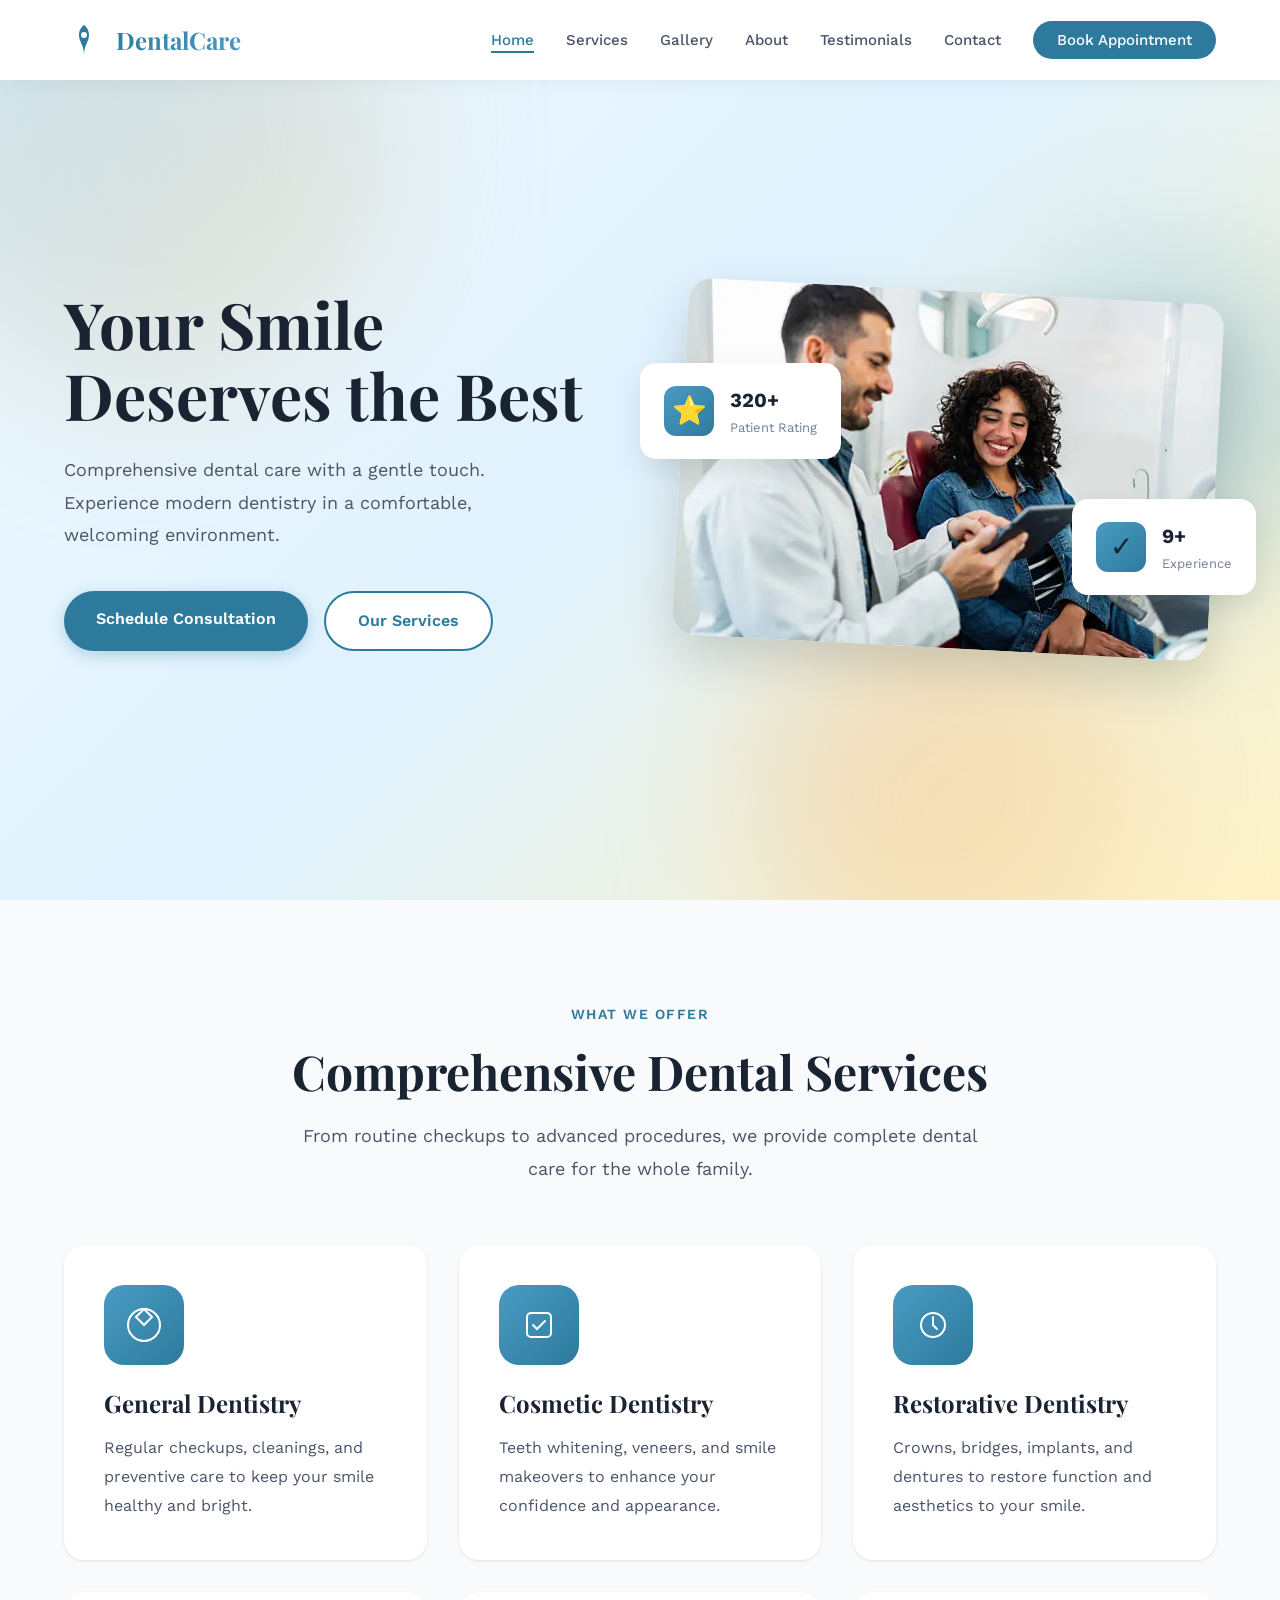
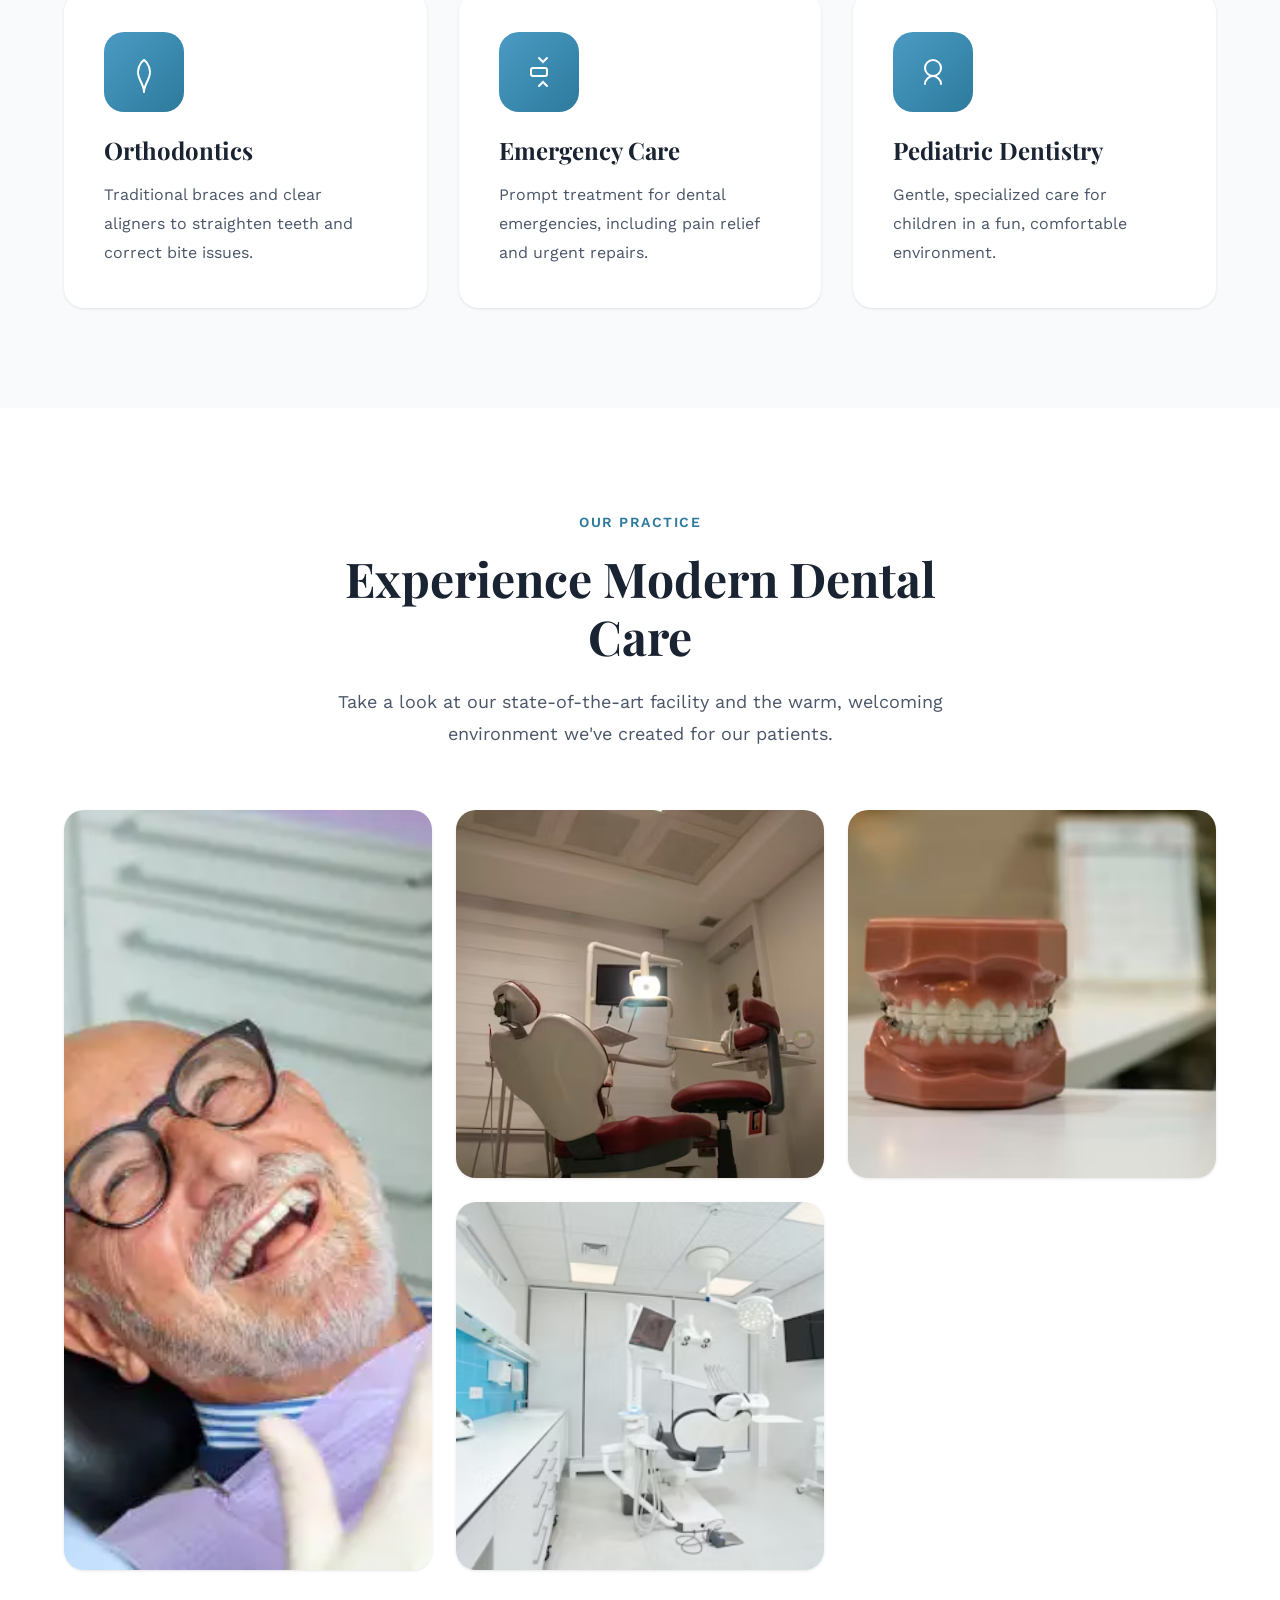
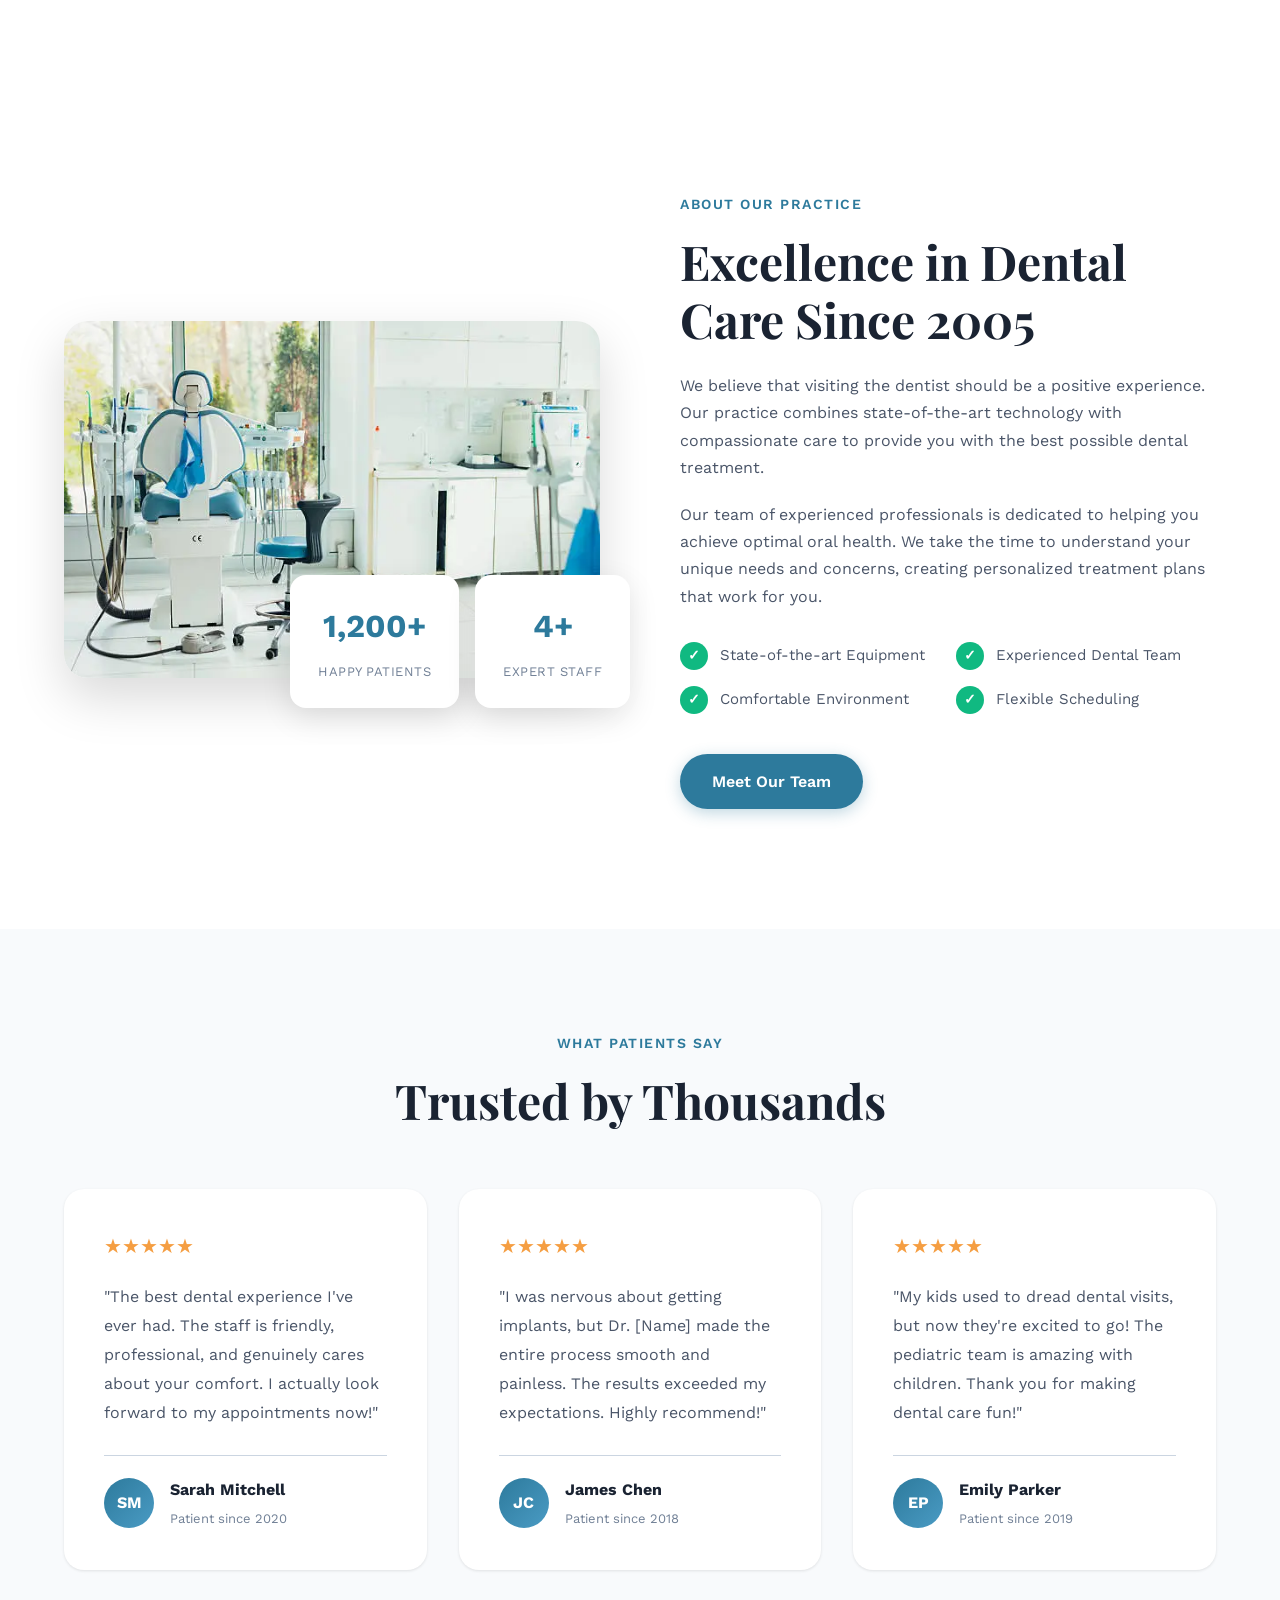
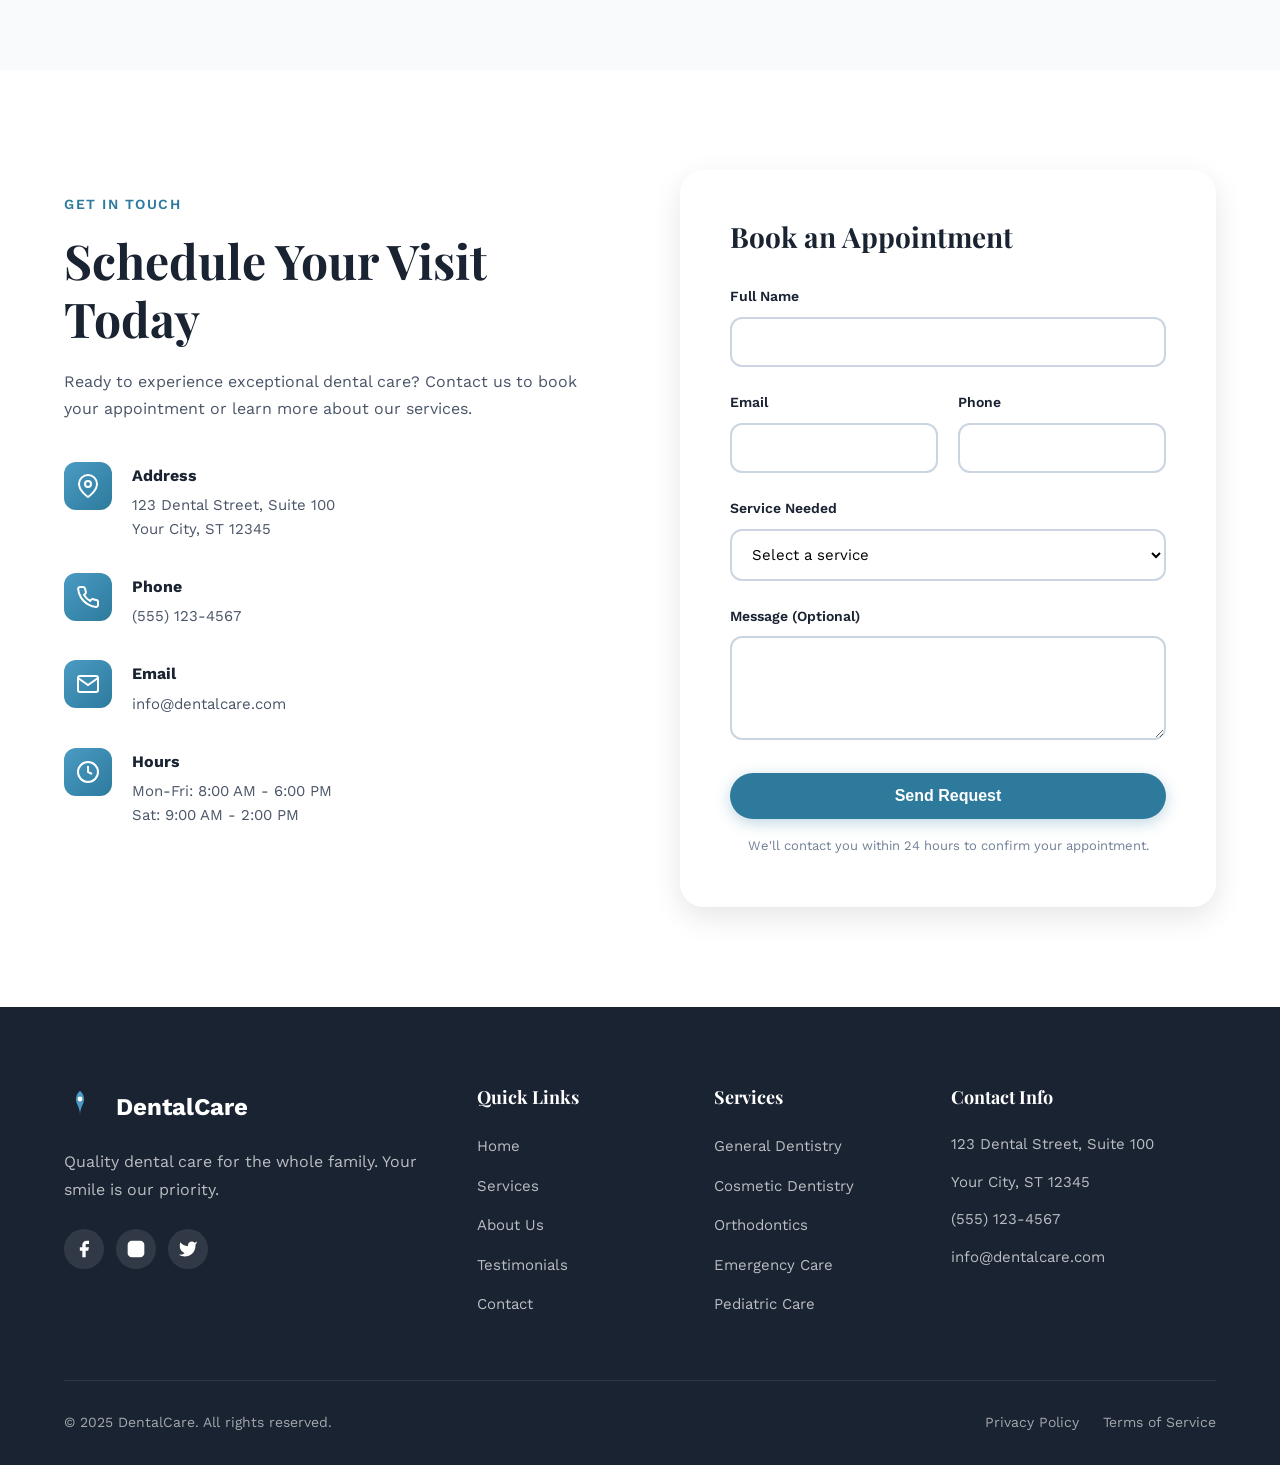
==== index.html @ a7fa4b6d "Add files via upload Website for a dental office." ====
<!DOCTYPE html>
<html lang="en">
<head>
    <meta charset="UTF-8">
    <meta name="viewport" content="width=device-width, initial-scale=1.0">
    <title>Dental Office - Your Smile, Our Priority</title>
    <link rel="stylesheet" href="Dental_Office.css">
    <link rel="preconnect" href="https://fonts.googleapis.com">
    <link rel="preconnect" href="https://fonts.gstatic.com" crossorigin>
    <link href="https://fonts.googleapis.com/css2?family=Playfair+Display:wght@600;700&family=Work+Sans:wght@300;400;500;600&display=swap" rel="stylesheet">
</head>
<body>
    <!-- Navigation -->
    <nav class="navbar" id="navbar">
        <div class="nav-container">
            <div class="logo">
                <div class="logo-icon">
                    <svg width="40" height="40" viewBox="0 0 40 40" fill="none">
                        <path d="M20 5C20 5 15 8 15 15C15 22 20 25 20 35C20 25 25 22 25 15C25 8 20 5 20 5Z" fill="currentColor"/>
                        <circle cx="20" cy="15" r="3" fill="white"/>
                    </svg>
                </div>
                <span class="logo-text">DentalCare</span>
            </div>
            <button class="mobile-menu-toggle" aria-label="Toggle menu">
                <span></span>
                <span></span>
                <span></span>
            </button>
            <ul class="nav-links">
                <li><a href="#home">Home</a></li>
                <li><a href="#services">Services</a></li>
                <li><a href="#gallery">Gallery</a></li>
                <li><a href="#about">About</a></li>
                <li><a href="#testimonials">Testimonials</a></li>
                <li><a href="#contact">Contact</a></li>
                <li><a href="#" class="btn-appointment">Book Appointment</a></li>
            </ul>
        </div>
    </nav>

    <!-- Hero Section -->
    <section class="hero" id="home">
        <div class="hero-background">
            <div class="gradient-orb orb-1"></div>
            <div class="gradient-orb orb-2"></div>
            <div class="gradient-orb orb-3"></div>
        </div>
        <div class="hero-content">
            <div class="hero-text">
                <h1 class="hero-title">
                    <span class="title-line">Your Smile</span>
                    <span class="title-line">Deserves the Best</span>
                </h1>
                <p class="hero-subtitle">Comprehensive dental care with a gentle touch. Experience modern dentistry in a comfortable, welcoming environment.</p>
                <div class="hero-buttons">
                    <a href="#contact" class="btn btn-primary">Schedule Consultation</a>
                    <a href="#services" class="btn btn-secondary">Our Services</a>
                </div>
            </div>
            <div class="hero-image">
                <div class="image-frame">
                    <img src="istockphoto-2229578568-612x612.webp" alt="Dentist consulting with patient" class="hero-img">
                </div>
                <div class="floating-card card-1">
                    <div class="card-icon">⭐</div>
                    <div class="card-text">
                        <strong>4.9/5</strong>
                        <span>Patient Rating</span>
                    </div>
                </div>
                <div class="floating-card card-2">
                    <div class="card-icon">✓</div>
                    <div class="card-text">
                        <strong>15+ Years</strong>
                        <span>Experience</span>
                    </div>
                </div>
            </div>
        </div>
    </section>

    <!-- Services Section -->
    <section class="services" id="services">
        <div class="container">
            <div class="section-header">
                <span class="section-label">What We Offer</span>
                <h2 class="section-title">Comprehensive Dental Services</h2>
                <p class="section-description">From routine checkups to advanced procedures, we provide complete dental care for the whole family.</p>
            </div>
            <div class="services-grid">
                <div class="service-card">
                    <div class="service-icon">
                        <svg width="48" height="48" viewBox="0 0 48 48" fill="none">
                            <path d="M24 8L20 12L16 16L20 20L24 24L28 20L32 16L28 12L24 8Z" stroke="currentColor" stroke-width="2" fill="none"/>
                            <circle cx="24" cy="24" r="16" stroke="currentColor" stroke-width="2" fill="none"/>
                        </svg>
                    </div>
                    <h3>General Dentistry</h3>
                    <p>Regular checkups, cleanings, and preventive care to keep your smile healthy and bright.</p>
                </div>
                <div class="service-card">
                    <div class="service-icon">
                        <svg width="48" height="48" viewBox="0 0 48 48" fill="none">
                            <rect x="12" y="12" width="24" height="24" rx="4" stroke="currentColor" stroke-width="2" fill="none"/>
                            <path d="M18 24L22 28L30 20" stroke="currentColor" stroke-width="2" stroke-linecap="round"/>
                        </svg>
                    </div>
                    <h3>Cosmetic Dentistry</h3>
                    <p>Teeth whitening, veneers, and smile makeovers to enhance your confidence and appearance.</p>
                </div>
                <div class="service-card">
                    <div class="service-icon">
                        <svg width="48" height="48" viewBox="0 0 48 48" fill="none">
                            <circle cx="24" cy="24" r="12" stroke="currentColor" stroke-width="2" fill="none"/>
                            <path d="M24 16V24L28 28" stroke="currentColor" stroke-width="2" stroke-linecap="round"/>
                        </svg>
                    </div>
                    <h3>Restorative Dentistry</h3>
                    <p>Crowns, bridges, implants, and dentures to restore function and aesthetics to your smile.</p>
                </div>
                <div class="service-card">
                    <div class="service-icon">
                        <svg width="48" height="48" viewBox="0 0 48 48" fill="none">
                            <path d="M24 12C24 12 18 16 18 24C18 32 24 36 24 44" stroke="currentColor" stroke-width="2" stroke-linecap="round"/>
                            <path d="M24 12C24 12 30 16 30 24C30 32 24 36 24 44" stroke="currentColor" stroke-width="2" stroke-linecap="round"/>
                        </svg>
                    </div>
                    <h3>Orthodontics</h3>
                    <p>Traditional braces and clear aligners to straighten teeth and correct bite issues.</p>
                </div>
                <div class="service-card">
                    <div class="service-icon">
                        <svg width="48" height="48" viewBox="0 0 48 48" fill="none">
                            <path d="M24 10L28 14L32 10M24 38L28 34L32 38" stroke="currentColor" stroke-width="2" stroke-linecap="round"/>
                            <rect x="16" y="20" width="16" height="8" rx="2" stroke="currentColor" stroke-width="2" fill="none"/>
                        </svg>
                    </div>
                    <h3>Emergency Care</h3>
                    <p>Prompt treatment for dental emergencies, including pain relief and urgent repairs.</p>
                </div>
                <div class="service-card">
                    <div class="service-icon">
                        <svg width="48" height="48" viewBox="0 0 48 48" fill="none">
                            <circle cx="24" cy="20" r="8" stroke="currentColor" stroke-width="2" fill="none"/>
                            <path d="M16 36C16 32 20 28 24 28C28 28 32 32 32 36" stroke="currentColor" stroke-width="2" stroke-linecap="round"/>
                        </svg>
                    </div>
                    <h3>Pediatric Dentistry</h3>
                    <p>Gentle, specialized care for children in a fun, comfortable environment.</p>
                </div>
            </div>
        </div>
    </section>

    <!-- Gallery Section -->
    <section class="gallery">
        <div class="container">
            <div class="section-header">
                <span class="section-label">Our Practice</span>
                <h2 class="section-title">Experience Modern Dental Care</h2>
                <p class="section-description">Take a look at our state-of-the-art facility and the warm, welcoming environment we've created for our patients.</p>
            </div>
            <div class="gallery-grid">
                <div class="gallery-item gallery-large">
                    <img src="istockphoto-2200192665-612x612.webp" alt="Happy patient receiving dental care" loading="lazy">
                    <div class="gallery-overlay">
                        <h3>Patient-Centered Care</h3>
                        <p>Your comfort is our priority</p>
                    </div>
                </div>
                <div class="gallery-item">
                    <img src="photo-1642844819197-5f5f21b89ff8.avif" alt="Professional dental team" loading="lazy">
                    <div class="gallery-overlay">
                        <h3>Expert Team</h3>
                        <p>Experienced professionals</p>
                    </div>
                </div>
                <div class="gallery-item">
                    <img src="photo-1473232117216-c950d4ef2e14.avif" alt="Modern dental equipment" loading="lazy">
                    <div class="gallery-overlay">
                        <h3>Advanced Technology</h3>
                        <p>State-of-the-art equipment</p>
                    </div>
                </div>
                <div class="gallery-item">
                    <img src="premium_photo-1682145288913-979906a9ebc8.avif" alt="Welcoming dental office" loading="lazy">
                    <div class="gallery-overlay">
                        <h3>Comfortable Environment</h3>
                        <p>Designed for your relaxation</p>
                    </div>
                </div>
            </div>
        </div>
    </section>

    <!-- About Section -->
    <section class="about" id="about">
        <div class="container">
            <div class="about-content">
                <div class="about-image">
                    <div class="about-image-wrapper">
                        <img src="istockphoto-2207746621-612x612.webp" alt="Modern dental office" class="about-img">
                    </div>
                    <div class="about-stat-cards">
                        <div class="stat-card">
                            <strong>5000+</strong>
                            <span>Happy Patients</span>
                        </div>
                        <div class="stat-card">
                            <strong>20+</strong>
                            <span>Expert Staff</span>
                        </div>
                    </div>
                </div>
                <div class="about-text">
                    <span class="section-label">About Our Practice</span>
                    <h2 class="section-title">Excellence in Dental Care Since 2005</h2>
                    <p>We believe that visiting the dentist should be a positive experience. Our practice combines state-of-the-art technology with compassionate care to provide you with the best possible dental treatment.</p>
                    <p>Our team of experienced professionals is dedicated to helping you achieve optimal oral health. We take the time to understand your unique needs and concerns, creating personalized treatment plans that work for you.</p>
                    <div class="about-features">
                        <div class="feature-item">
                            <span class="feature-icon">✓</span>
                            <span>State-of-the-art Equipment</span>
                        </div>
                        <div class="feature-item">
                            <span class="feature-icon">✓</span>
                            <span>Experienced Dental Team</span>
                        </div>
                        <div class="feature-item">
                            <span class="feature-icon">✓</span>
                            <span>Comfortable Environment</span>
                        </div>
                        <div class="feature-item">
                            <span class="feature-icon">✓</span>
                            <span>Flexible Scheduling</span>
                        </div>
                    </div>
                    <a href="#contact" class="btn btn-primary">Meet Our Team</a>
                </div>
            </div>
        </div>
    </section>

    <!-- Testimonials Section -->
    <section class="testimonials" id="testimonials">
        <div class="container">
            <div class="section-header">
                <span class="section-label">What Patients Say</span>
                <h2 class="section-title">Trusted by Thousands</h2>
            </div>
            <div class="testimonials-grid">
                <div class="testimonial-card">
                    <div class="testimonial-rating">★★★★★</div>
                    <p class="testimonial-text">"The best dental experience I've ever had. The staff is friendly, professional, and genuinely cares about your comfort. I actually look forward to my appointments now!"</p>
                    <div class="testimonial-author">
                        <div class="author-avatar">SM</div>
                        <div class="author-info">
                            <strong>Sarah Mitchell</strong>
                            <span>Patient since 2020</span>
                        </div>
                    </div>
                </div>
                <div class="testimonial-card">
                    <div class="testimonial-rating">★★★★★</div>
                    <p class="testimonial-text">"I was nervous about getting implants, but Dr. [Name] made the entire process smooth and painless. The results exceeded my expectations. Highly recommend!"</p>
                    <div class="testimonial-author">
                        <div class="author-avatar">JC</div>
                        <div class="author-info">
                            <strong>James Chen</strong>
                            <span>Patient since 2018</span>
                        </div>
                    </div>
                </div>
                <div class="testimonial-card">
                    <div class="testimonial-rating">★★★★★</div>
                    <p class="testimonial-text">"My kids used to dread dental visits, but now they're excited to go! The pediatric team is amazing with children. Thank you for making dental care fun!"</p>
                    <div class="testimonial-author">
                        <div class="author-avatar">EP</div>
                        <div class="author-info">
                            <strong>Emily Parker</strong>
                            <span>Patient since 2019</span>
                        </div>
                    </div>
                </div>
            </div>
        </div>
    </section>

    <!-- Contact Section -->
    <section class="contact" id="contact">
        <div class="container">
            <div class="contact-content">
                <div class="contact-info">
                    <span class="section-label">Get in Touch</span>
                    <h2 class="section-title">Schedule Your Visit Today</h2>
                    <p>Ready to experience exceptional dental care? Contact us to book your appointment or learn more about our services.</p>
                    
                    <div class="contact-details">
                        <div class="contact-item">
                            <div class="contact-icon">
                                <svg width="24" height="24" viewBox="0 0 24 24" fill="none" stroke="currentColor" stroke-width="2">
                                    <path d="M21 10c0 7-9 13-9 13s-9-6-9-13a9 9 0 0 1 18 0z"></path>
                                    <circle cx="12" cy="10" r="3"></circle>
                                </svg>
                            </div>
                            <div>
                                <strong>Address</strong>
                                <p>123 Dental Street, Suite 100<br>Your City, ST 12345</p>
                            </div>
                        </div>
                        <div class="contact-item">
                            <div class="contact-icon">
                                <svg width="24" height="24" viewBox="0 0 24 24" fill="none" stroke="currentColor" stroke-width="2">
                                    <path d="M22 16.92v3a2 2 0 0 1-2.18 2 19.79 19.79 0 0 1-8.63-3.07 19.5 19.5 0 0 1-6-6 19.79 19.79 0 0 1-3.07-8.67A2 2 0 0 1 4.11 2h3a2 2 0 0 1 2 1.72 12.84 12.84 0 0 0 .7 2.81 2 2 0 0 1-.45 2.11L8.09 9.91a16 16 0 0 0 6 6l1.27-1.27a2 2 0 0 1 2.11-.45 12.84 12.84 0 0 0 2.81.7A2 2 0 0 1 22 16.92z"></path>
                                </svg>
                            </div>
                            <div>
                                <strong>Phone</strong>
                                <p>(555) 123-4567</p>
                            </div>
                        </div>
                        <div class="contact-item">
                            <div class="contact-icon">
                                <svg width="24" height="24" viewBox="0 0 24 24" fill="none" stroke="currentColor" stroke-width="2">
                                    <path d="M4 4h16c1.1 0 2 .9 2 2v12c0 1.1-.9 2-2 2H4c-1.1 0-2-.9-2-2V6c0-1.1.9-2 2-2z"></path>
                                    <polyline points="22,6 12,13 2,6"></polyline>
                                </svg>
                            </div>
                            <div>
                                <strong>Email</strong>
                                <p>info@dentalcare.com</p>
                            </div>
                        </div>
                        <div class="contact-item">
                            <div class="contact-icon">
                                <svg width="24" height="24" viewBox="0 0 24 24" fill="none" stroke="currentColor" stroke-width="2">
                                    <circle cx="12" cy="12" r="10"></circle>
                                    <polyline points="12 6 12 12 16 14"></polyline>
                                </svg>
                            </div>
                            <div>
                                <strong>Hours</strong>
                                <p>Mon-Fri: 8:00 AM - 6:00 PM<br>Sat: 9:00 AM - 2:00 PM</p>
                            </div>
                        </div>
                    </div>
                </div>
                
                <div class="contact-form-wrapper">
                    <div class="contact-form">
                        <h3>Book an Appointment</h3>
                        <div class="form-group">
                            <label for="name">Full Name</label>
                            <input type="text" id="name" name="name" required>
                        </div>
                        <div class="form-row">
                            <div class="form-group">
                                <label for="email">Email</label>
                                <input type="email" id="email" name="email" required>
                            </div>
                            <div class="form-group">
                                <label for="phone">Phone</label>
                                <input type="tel" id="phone" name="phone" required>
                            </div>
                        </div>
                        <div class="form-group">
                            <label for="service">Service Needed</label>
                            <select id="service" name="service" required>
                                <option value="">Select a service</option>
                                <option value="general">General Checkup</option>
                                <option value="cleaning">Cleaning</option>
                                <option value="cosmetic">Cosmetic Consultation</option>
                                <option value="emergency">Emergency</option>
                                <option value="other">Other</option>
                            </select>
                        </div>
                        <div class="form-group">
                            <label for="message">Message (Optional)</label>
                            <textarea id="message" name="message" rows="4"></textarea>
                        </div>
                        <button type="submit" class="btn btn-primary btn-block">Send Request</button>
                        <p class="form-note">We'll contact you within 24 hours to confirm your appointment.</p>
                    </div>
                </div>
            </div>
        </div>
    </section>

    <!-- Footer -->
    <footer class="footer">
        <div class="container">
            <div class="footer-content">
                <div class="footer-column">
                    <div class="footer-logo">
                        <div class="logo-icon">
                            <svg width="32" height="32" viewBox="0 0 40 40" fill="none">
                                <path d="M20 5C20 5 15 8 15 15C15 22 20 25 20 35C20 25 25 22 25 15C25 8 20 5 20 5Z" fill="currentColor"/>
                                <circle cx="20" cy="15" r="3" fill="white"/>
                            </svg>
                        </div>
                        <span>DentalCare</span>
                    </div>
                    <p>Quality dental care for the whole family. Your smile is our priority.</p>
                    <div class="social-links">
                        <a href="#" aria-label="Facebook">
                            <svg width="20" height="20" viewBox="0 0 24 24" fill="currentColor">
                                <path d="M18 2h-3a5 5 0 0 0-5 5v3H7v4h3v8h4v-8h3l1-4h-4V7a1 1 0 0 1 1-1h3z"></path>
                            </svg>
                        </a>
                        <a href="#" aria-label="Instagram">
                            <svg width="20" height="20" viewBox="0 0 24 24" fill="currentColor">
                                <rect x="2" y="2" width="20" height="20" rx="5" ry="5"></rect>
                                <path d="M16 11.37A4 4 0 1 1 12.63 8 4 4 0 0 1 16 11.37z" fill="white"></path>
                                <circle cx="17.5" cy="6.5" r="1.5" fill="white"></circle>
                            </svg>
                        </a>
                        <a href="#" aria-label="Twitter">
                            <svg width="20" height="20" viewBox="0 0 24 24" fill="currentColor">
                                <path d="M23 3a10.9 10.9 0 0 1-3.14 1.53 4.48 4.48 0 0 0-7.86 3v1A10.66 10.66 0 0 1 3 4s-4 9 5 13a11.64 11.64 0 0 1-7 2c9 5 20 0 20-11.5a4.5 4.5 0 0 0-.08-.83A7.72 7.72 0 0 0 23 3z"></path>
                            </svg>
                        </a>
                    </div>
                </div>
                <div class="footer-column">
                    <h4>Quick Links</h4>
                    <ul>
                        <li><a href="#home">Home</a></li>
                        <li><a href="#services">Services</a></li>
                        <li><a href="#about">About Us</a></li>
                        <li><a href="#testimonials">Testimonials</a></li>
                        <li><a href="#contact">Contact</a></li>
                    </ul>
                </div>
                <div class="footer-column">
                    <h4>Services</h4>
                    <ul>
                        <li><a href="#services">General Dentistry</a></li>
                        <li><a href="#services">Cosmetic Dentistry</a></li>
                        <li><a href="#services">Orthodontics</a></li>
                        <li><a href="#services">Emergency Care</a></li>
                        <li><a href="#services">Pediatric Care</a></li>
                    </ul>
                </div>
                <div class="footer-column">
                    <h4>Contact Info</h4>
                    <ul class="contact-list">
                        <li>123 Dental Street, Suite 100</li>
                        <li>Your City, ST 12345</li>
                        <li>(555) 123-4567</li>
                        <li>info@dentalcare.com</li>
                    </ul>
                </div>
            </div>
            <div class="footer-bottom">
                <p>&copy; 2025 DentalCare. All rights reserved.</p>
                <div class="footer-links">
                    <a href="#">Privacy Policy</a>
                    <a href="#">Terms of Service</a>
                </div>
            </div>
        </div>
    </footer>

    <script src="Dental_Office.js"></script>
</body>
</html>
---- Dental_Office.css ----
:root {
    --primary-color: #2d7a9c;
    --primary-dark: #1e5670;
    --primary-light: #4a9bc4;
    --accent-color: #f59e42;
    --accent-light: #ffc87a;
    --text-dark: #1a2332;
    --text-gray: #4a5568;
    --text-light: #718096;
    --bg-white: #ffffff;
    --bg-light: #f8fafc;
    --bg-gray: #e2e8f0;
    --border-color: #cbd5e1;
    --success-color: #10b981;
    --shadow-sm: 0 1px 3px rgba(0, 0, 0, 0.1);
    --shadow-md: 0 4px 12px rgba(0, 0, 0, 0.08);
    --shadow-lg: 0 10px 30px rgba(0, 0, 0, 0.1);
    --shadow-xl: 0 20px 50px rgba(0, 0, 0, 0.15);
}

* {
    margin: 0;
    padding: 0;
    box-sizing: border-box;
}

html {
    scroll-behavior: smooth;
    scroll-padding-top: 80px;
}

body {
    font-family: 'Work Sans', -apple-system, BlinkMacSystemFont, sans-serif;
    color: var(--text-dark);
    line-height: 1.7;
    background-color: var(--bg-white);
    overflow-x: hidden;
}

.container {
    max-width: 1200px;
    margin: 0 auto;
    padding: 0 24px;
}

/* Typography */
h1, h2, h3, h4 {
    font-family: 'Playfair Display', Georgia, serif;
    font-weight: 700;
    line-height: 1.2;
    color: var(--text-dark);
}

/* Navigation */
.navbar {
    position: fixed;
    top: 0;
    width: 100%;
    background: var(--bg-white);
    box-shadow: 0 2px 20px rgba(0, 0, 0, 0.05);
    z-index: 1000;
    transition: all 0.3s ease;
}

.navbar.scrolled {
    box-shadow: var(--shadow-md);
}

.nav-container {
    max-width: 1200px;
    margin: 0 auto;
    padding: 0 24px;
    display: flex;
    justify-content: space-between;
    align-items: center;
    height: 80px;
}

.logo {
    display: flex;
    align-items: center;
    gap: 12px;
    font-family: 'Playfair Display', serif;
    font-size: 24px;
    font-weight: 700;
    color: var(--primary-color);
    text-decoration: none;
}

.logo-icon {
    width: 40px;
    height: 40px;
    color: var(--primary-color);
}

.logo-text {
    background: linear-gradient(135deg, var(--primary-color), var(--primary-light));
    -webkit-background-clip: text;
    -webkit-text-fill-color: transparent;
    background-clip: text;
}

.mobile-menu-toggle {
    display: none;
    flex-direction: column;
    gap: 5px;
    background: none;
    border: none;
    cursor: pointer;
    padding: 8px;
}

.mobile-menu-toggle span {
    width: 25px;
    height: 3px;
    background: var(--text-dark);
    border-radius: 3px;
    transition: all 0.3s ease;
}

.nav-links {
    display: flex;
    list-style: none;
    gap: 32px;
    align-items: center;
}

.nav-links a {
    text-decoration: none;
    color: var(--text-gray);
    font-weight: 500;
    font-size: 15px;
    transition: color 0.3s ease;
    position: relative;
}

.nav-links a:not(.btn-appointment):hover {
    color: var(--primary-color);
}

.nav-links a:not(.btn-appointment)::after {
    content: '';
    position: absolute;
    bottom: -4px;
    left: 0;
    width: 0;
    height: 2px;
    background: var(--primary-color);
    transition: width 0.3s ease;
}

.nav-links a:not(.btn-appointment):hover::after {
    width: 100%;
}

.btn-appointment {
    padding: 10px 24px;
    background: var(--primary-color);
    color: white !important;
    border-radius: 50px;
    transition: all 0.3s ease;
}

.btn-appointment:hover {
    background: var(--primary-dark);
    transform: translateY(-2px);
    box-shadow: var(--shadow-md);
}

/* Hero Section */
.hero {
    position: relative;
    min-height: 100vh;
    display: flex;
    align-items: center;
    padding: 120px 0 80px;
    overflow: hidden;
}

.hero-background {
    position: absolute;
    top: 0;
    left: 0;
    width: 100%;
    height: 100%;
    background: linear-gradient(135deg, #f0f9ff 0%, #e0f2fe 50%, #fef3c7 100%);
    z-index: -1;
}

.gradient-orb {
    position: absolute;
    border-radius: 50%;
    filter: blur(80px);
    opacity: 0.3;
    animation: float 20s infinite ease-in-out;
}

.orb-1 {
    width: 500px;
    height: 500px;
    background: linear-gradient(135deg, var(--primary-light), var(--accent-light));
    top: -100px;
    left: -100px;
    animation-delay: 0s;
}

.orb-2 {
    width: 400px;
    height: 400px;
    background: linear-gradient(135deg, var(--accent-color), var(--accent-light));
    bottom: -100px;
    right: 10%;
    animation-delay: -7s;
}

.orb-3 {
    width: 300px;
    height: 300px;
    background: linear-gradient(135deg, var(--primary-color), var(--primary-light));
    top: 30%;
    right: -50px;
    animation-delay: -14s;
}

@keyframes float {
    0%, 100% {
        transform: translate(0, 0) scale(1);
    }
    33% {
        transform: translate(50px, -50px) scale(1.1);
    }
    66% {
        transform: translate(-30px, 30px) scale(0.9);
    }
}

.hero-content {
    max-width: 1200px;
    margin: 0 auto;
    padding: 0 24px;
    display: grid;
    grid-template-columns: 1fr 1fr;
    gap: 80px;
    align-items: center;
}

.hero-text {
    animation: slideInLeft 1s ease-out;
}

.hero-title {
    font-size: 64px;
    line-height: 1.1;
    margin-bottom: 24px;
    color: var(--text-dark);
}

.title-line {
    display: block;
    opacity: 0;
    animation: fadeInUp 0.8s ease-out forwards;
}

.title-line:nth-child(1) {
    animation-delay: 0.2s;
}

.title-line:nth-child(2) {
    animation-delay: 0.4s;
}

@keyframes fadeInUp {
    from {
        opacity: 0;
        transform: translateY(30px);
    }
    to {
        opacity: 1;
        transform: translateY(0);
    }
}

.hero-subtitle {
    font-size: 18px;
    color: var(--text-gray);
    margin-bottom: 40px;
    line-height: 1.8;
    max-width: 500px;
    opacity: 0;
    animation: fadeInUp 0.8s ease-out forwards 0.6s;
}

.hero-buttons {
    display: flex;
    gap: 16px;
    flex-wrap: wrap;
    opacity: 0;
    animation: fadeInUp 0.8s ease-out forwards 0.8s;
}

.btn {
    padding: 14px 32px;
    border-radius: 50px;
    font-weight: 600;
    font-size: 16px;
    text-decoration: none;
    transition: all 0.3s ease;
    display: inline-block;
    border: none;
    cursor: pointer;
}

.btn-primary {
    background: var(--primary-color);
    color: white;
    box-shadow: 0 4px 15px rgba(45, 122, 156, 0.3);
}

.btn-primary:hover {
    background: var(--primary-dark);
    transform: translateY(-3px);
    box-shadow: 0 8px 25px rgba(45, 122, 156, 0.4);
}

.btn-secondary {
    background: white;
    color: var(--primary-color);
    border: 2px solid var(--primary-color);
}

.btn-secondary:hover {
    background: var(--primary-color);
    color: white;
    transform: translateY(-3px);
    box-shadow: var(--shadow-md);
}

.btn-block {
    width: 100%;
    text-align: center;
}

.hero-image {
    position: relative;
    animation: slideInRight 1s ease-out;
}

.image-frame {
    position: relative;
    border-radius: 24px;
    overflow: hidden;
    box-shadow: var(--shadow-xl);
    transform: rotate(3deg);
    transition: transform 0.5s ease;
}

.image-frame:hover {
    transform: rotate(0deg) scale(1.02);
}

.placeholder-image {
    width: 100%;
    height: 100%;
    background: var(--bg-gray);
}

.hero-img,
.about-img {
    width: 100%;
    height: 100%;
    object-fit: cover;
    display: block;
}

.floating-card {
    position: absolute;
    background: white;
    padding: 20px 24px;
    border-radius: 16px;
    box-shadow: var(--shadow-lg);
    display: flex;
    align-items: center;
    gap: 16px;
    animation: floatCard 3s ease-in-out infinite;
}

.card-1 {
    top: 20%;
    left: -40px;
    animation-delay: 0s;
}

.card-2 {
    bottom: 15%;
    right: -40px;
    animation-delay: -1.5s;
}

@keyframes floatCard {
    0%, 100% {
        transform: translateY(0);
    }
    50% {
        transform: translateY(-20px);
    }
}

.card-icon {
    font-size: 28px;
    width: 50px;
    height: 50px;
    background: linear-gradient(135deg, var(--primary-light), var(--primary-color));
    border-radius: 12px;
    display: flex;
    align-items: center;
    justify-content: center;
}

.card-text {
    display: flex;
    flex-direction: column;
}

.card-text strong {
    font-size: 20px;
    color: var(--text-dark);
    font-weight: 700;
}

.card-text span {
    font-size: 13px;
    color: var(--text-light);
}

@keyframes slideInLeft {
    from {
        opacity: 0;
        transform: translateX(-50px);
    }
    to {
        opacity: 1;
        transform: translateX(0);
    }
}

@keyframes slideInRight {
    from {
        opacity: 0;
        transform: translateX(50px);
    }
    to {
        opacity: 1;
        transform: translateX(0);
    }
}

/* Section Styles */
section {
    padding: 100px 0;
}

.section-header {
    text-align: center;
    max-width: 700px;
    margin: 0 auto 60px;
}

.section-label {
    display: inline-block;
    font-size: 14px;
    font-weight: 600;
    text-transform: uppercase;
    letter-spacing: 1.5px;
    color: var(--primary-color);
    margin-bottom: 16px;
}

.section-title {
    font-size: 48px;
    margin-bottom: 20px;
    color: var(--text-dark);
}

.section-description {
    font-size: 18px;
    color: var(--text-gray);
    line-height: 1.8;
}

/* Services Section */
.services {
    background: var(--bg-light);
}

.services-grid {
    display: grid;
    grid-template-columns: repeat(auto-fit, minmax(320px, 1fr));
    gap: 32px;
}

/* Gallery Section */
.gallery {
    background: var(--bg-white);
    padding: 100px 0;
}

.gallery-grid {
    display: grid;
    grid-template-columns: repeat(3, 1fr);
    gap: 24px;
}

.gallery-item {
    position: relative;
    border-radius: 20px;
    overflow: hidden;
    aspect-ratio: 1;
    cursor: pointer;
    box-shadow: var(--shadow-sm);
    transition: all 0.4s ease;
}

.gallery-large {
    grid-row: span 2;
    aspect-ratio: auto;
}

.gallery-item img {
    width: 100%;
    height: 100%;
    object-fit: cover;
    display: block;
    transition: transform 0.5s ease;
}

.gallery-item:hover img {
    transform: scale(1.1);
}

.gallery-overlay {
    position: absolute;
    bottom: 0;
    left: 0;
    right: 0;
    background: linear-gradient(to top, rgba(26, 35, 50, 0.95), transparent);
    padding: 32px 24px;
    transform: translateY(100%);
    transition: transform 0.4s ease;
}

.gallery-item:hover .gallery-overlay {
    transform: translateY(0);
}

.gallery-overlay h3 {
    color: white;
    font-size: 20px;
    margin-bottom: 8px;
}

.gallery-overlay p {
    color: rgba(255, 255, 255, 0.8);
    font-size: 14px;
}

.gallery-item:hover {
    box-shadow: var(--shadow-lg);
}

@media (max-width: 768px) {
    .gallery-grid {
        grid-template-columns: 1fr;
        gap: 20px;
    }
    
    .gallery-large {
        grid-row: span 1;
        aspect-ratio: 1;
    }
}

/* Services Section Continued */

.service-card {
    background: white;
    padding: 40px;
    border-radius: 20px;
    box-shadow: var(--shadow-sm);
    transition: all 0.4s ease;
    position: relative;
    overflow: hidden;
}

.service-card::before {
    content: '';
    position: absolute;
    top: 0;
    left: 0;
    width: 100%;
    height: 4px;
    background: linear-gradient(90deg, var(--primary-color), var(--accent-color));
    transform: scaleX(0);
    transform-origin: left;
    transition: transform 0.4s ease;
}

.service-card:hover {
    transform: translateY(-8px);
    box-shadow: var(--shadow-lg);
}

.service-card:hover::before {
    transform: scaleX(1);
}

.service-icon {
    width: 80px;
    height: 80px;
    background: linear-gradient(135deg, var(--primary-light), var(--primary-color));
    border-radius: 20px;
    display: flex;
    align-items: center;
    justify-content: center;
    margin-bottom: 24px;
    color: white;
    transition: transform 0.4s ease;
}

.service-card:hover .service-icon {
    transform: scale(1.1) rotate(5deg);
}

.service-card h3 {
    font-size: 24px;
    margin-bottom: 16px;
    color: var(--text-dark);
}

.service-card p {
    color: var(--text-gray);
    line-height: 1.8;
}

/* About Section */
.about-content {
    display: grid;
    grid-template-columns: 1fr 1fr;
    gap: 80px;
    align-items: center;
}

.about-image {
    position: relative;
}

.about-image-wrapper {
    border-radius: 24px;
    overflow: hidden;
    box-shadow: var(--shadow-xl);
}

.about-stat-cards {
    position: absolute;
    bottom: -30px;
    right: -30px;
    display: flex;
    gap: 16px;
}

.stat-card {
    background: white;
    padding: 24px 28px;
    border-radius: 16px;
    box-shadow: var(--shadow-lg);
    text-align: center;
}

.stat-card strong {
    display: block;
    font-size: 32px;
    font-weight: 700;
    color: var(--primary-color);
    margin-bottom: 4px;
}

.stat-card span {
    font-size: 13px;
    color: var(--text-light);
    text-transform: uppercase;
    letter-spacing: 0.5px;
}

.about-text {
    padding: 20px 0;
}

.about-text .section-title {
    text-align: left;
    margin-bottom: 24px;
}

.about-text p {
    color: var(--text-gray);
    margin-bottom: 20px;
    font-size: 16px;
}

.about-features {
    display: grid;
    grid-template-columns: 1fr 1fr;
    gap: 16px;
    margin: 32px 0 40px;
}

.feature-item {
    display: flex;
    align-items: center;
    gap: 12px;
    font-size: 15px;
    color: var(--text-gray);
}

.feature-icon {
    width: 28px;
    height: 28px;
    background: var(--success-color);
    color: white;
    border-radius: 50%;
    display: flex;
    align-items: center;
    justify-content: center;
    font-size: 14px;
    font-weight: 700;
    flex-shrink: 0;
}

/* Testimonials Section */
.testimonials {
    background: var(--bg-light);
}

.testimonials-grid {
    display: grid;
    grid-template-columns: repeat(auto-fit, minmax(320px, 1fr));
    gap: 32px;
}

.testimonial-card {
    background: white;
    padding: 40px;
    border-radius: 20px;
    box-shadow: var(--shadow-sm);
    transition: all 0.4s ease;
    position: relative;
}

.testimonial-card:hover {
    transform: translateY(-5px);
    box-shadow: var(--shadow-md);
}

.testimonial-rating {
    color: var(--accent-color);
    font-size: 20px;
    margin-bottom: 20px;
}

.testimonial-text {
    color: var(--text-gray);
    line-height: 1.8;
    margin-bottom: 28px;
    font-size: 16px;
}

.testimonial-author {
    display: flex;
    align-items: center;
    gap: 16px;
    padding-top: 20px;
    border-top: 1px solid var(--border-color);
}

.author-avatar {
    width: 50px;
    height: 50px;
    background: linear-gradient(135deg, var(--primary-color), var(--primary-light));
    border-radius: 50%;
    display: flex;
    align-items: center;
    justify-content: center;
    color: white;
    font-weight: 700;
    font-size: 16px;
}

.author-info {
    display: flex;
    flex-direction: column;
}

.author-info strong {
    color: var(--text-dark);
    font-size: 16px;
    margin-bottom: 4px;
}

.author-info span {
    color: var(--text-light);
    font-size: 13px;
}

/* Contact Section */
.contact-content {
    display: grid;
    grid-template-columns: 1fr 1fr;
    gap: 80px;
}

.contact-info {
    padding: 20px 0;
}

.contact-info .section-title {
    text-align: left;
    margin-bottom: 20px;
}

.contact-info > p {
    color: var(--text-gray);
    font-size: 16px;
    margin-bottom: 40px;
}

.contact-details {
    display: flex;
    flex-direction: column;
    gap: 32px;
}

.contact-item {
    display: flex;
    gap: 20px;
}

.contact-icon {
    width: 48px;
    height: 48px;
    background: linear-gradient(135deg, var(--primary-light), var(--primary-color));
    border-radius: 12px;
    display: flex;
    align-items: center;
    justify-content: center;
    color: white;
    flex-shrink: 0;
}

.contact-item strong {
    display: block;
    color: var(--text-dark);
    font-size: 16px;
    margin-bottom: 4px;
}

.contact-item p {
    color: var(--text-gray);
    font-size: 15px;
    line-height: 1.6;
}

.contact-form-wrapper {
    background: white;
    padding: 50px;
    border-radius: 24px;
    box-shadow: var(--shadow-lg);
}

.contact-form h3 {
    font-size: 28px;
    margin-bottom: 32px;
    color: var(--text-dark);
}

.form-group {
    margin-bottom: 24px;
}

.form-row {
    display: grid;
    grid-template-columns: 1fr 1fr;
    gap: 20px;
}

.form-group label {
    display: block;
    font-weight: 600;
    color: var(--text-dark);
    margin-bottom: 8px;
    font-size: 14px;
}

.form-group input,
.form-group select,
.form-group textarea {
    width: 100%;
    padding: 14px 16px;
    border: 2px solid var(--border-color);
    border-radius: 12px;
    font-size: 15px;
    font-family: inherit;
    transition: all 0.3s ease;
    background: var(--bg-white);
}

.form-group input:focus,
.form-group select:focus,
.form-group textarea:focus {
    outline: none;
    border-color: var(--primary-color);
    box-shadow: 0 0 0 3px rgba(45, 122, 156, 0.1);
}

.form-group textarea {
    resize: vertical;
    min-height: 100px;
}

.form-note {
    text-align: center;
    color: var(--text-light);
    font-size: 13px;
    margin-top: 16px;
}

/* Footer */
.footer {
    background: var(--text-dark);
    color: white;
    padding: 80px 0 0;
}

.footer-content {
    display: grid;
    grid-template-columns: 2fr 1fr 1fr 1.5fr;
    gap: 60px;
    margin-bottom: 50px;
}

.footer-column h4 {
    color: white;
    font-size: 18px;
    margin-bottom: 24px;
}

.footer-logo {
    display: flex;
    align-items: center;
    gap: 12px;
    margin-bottom: 20px;
    font-size: 24px;
    font-weight: 700;
}

.footer-logo .logo-icon {
    color: var(--primary-light);
}

.footer-column p {
    color: rgba(255, 255, 255, 0.7);
    line-height: 1.8;
    margin-bottom: 24px;
}

.footer-column ul {
    list-style: none;
}

.footer-column ul li {
    margin-bottom: 12px;
}

.footer-column ul li a,
.footer-column ul.contact-list li {
    color: rgba(255, 255, 255, 0.7);
    text-decoration: none;
    transition: color 0.3s ease;
    font-size: 15px;
}

.footer-column ul li a:hover {
    color: var(--primary-light);
}

.social-links {
    display: flex;
    gap: 12px;
}

.social-links a {
    width: 40px;
    height: 40px;
    background: rgba(255, 255, 255, 0.1);
    border-radius: 50%;
    display: flex;
    align-items: center;
    justify-content: center;
    color: white;
    transition: all 0.3s ease;
}

.social-links a:hover {
    background: var(--primary-color);
    transform: translateY(-3px);
}

.footer-bottom {
    padding: 30px 0;
    border-top: 1px solid rgba(255, 255, 255, 0.1);
    display: flex;
    justify-content: space-between;
    align-items: center;
}

.footer-bottom p {
    color: rgba(255, 255, 255, 0.6);
    font-size: 14px;
}

.footer-links {
    display: flex;
    gap: 24px;
}

.footer-links a {
    color: rgba(255, 255, 255, 0.6);
    text-decoration: none;
    font-size: 14px;
    transition: color 0.3s ease;
}

.footer-links a:hover {
    color: var(--primary-light);
}

/* Responsive Design */
@media (max-width: 1024px) {
    .hero-content {
        gap: 60px;
    }

    .hero-title {
        font-size: 52px;
    }

    .about-content,
    .contact-content {
        gap: 60px;
    }

    .section-title {
        font-size: 40px;
    }
}

@media (max-width: 768px) {
    .mobile-menu-toggle {
        display: flex;
    }

    .nav-links {
        position: fixed;
        top: 80px;
        left: -100%;
        width: 100%;
        height: calc(100vh - 80px);
        background: white;
        flex-direction: column;
        padding: 40px 24px;
        gap: 20px;
        transition: left 0.3s ease;
        box-shadow: var(--shadow-lg);
        align-items: flex-start;
    }

    .nav-links.active {
        left: 0;
    }

    .nav-links a {
        font-size: 18px;
    }

    .hero-content {
        grid-template-columns: 1fr;
        gap: 60px;
    }

    .hero-title {
        font-size: 44px;
    }

    .hero-image {
        order: -1;
    }

    .floating-card {
        padding: 16px 20px;
    }

    .card-1 {
        left: 0;
    }

    .card-2 {
        right: 0;
    }

    .section-title {
        font-size: 36px;
    }

    .services-grid {
        grid-template-columns: 1fr;
    }

    .about-content {
        grid-template-columns: 1fr;
        gap: 50px;
    }

    .about-stat-cards {
        position: relative;
        bottom: 0;
        right: 0;
        margin-top: 20px;
    }

    .contact-content {
        grid-template-columns: 1fr;
        gap: 50px;
    }

    .contact-form-wrapper {
        padding: 30px;
    }

    .form-row {
        grid-template-columns: 1fr;
    }

    .footer-content {
        grid-template-columns: 1fr;
        gap: 40px;
    }

    .footer-bottom {
        flex-direction: column;
        gap: 20px;
        text-align: center;
    }
}

@media (max-width: 480px) {
    .hero-title {
        font-size: 36px;
    }

    .hero-subtitle {
        font-size: 16px;
    }

    .section-title {
        font-size: 32px;
    }

    .section-description {
        font-size: 16px;
    }

    .hero-buttons {
        flex-direction: column;
    }

    .btn {
        width: 100%;
        text-align: center;
    }

    .service-card {
        padding: 30px;
    }

    .about-features {
        grid-template-columns: 1fr;
    }

    .contact-form-wrapper {
        padding: 24px;
    }
}

/* Utility Classes */
.text-center {
    text-align: center;
}

.mt-1 { margin-top: 8px; }
.mt-2 { margin-top: 16px; }
.mt-3 { margin-top: 24px; }
.mt-4 { margin-top: 32px; }

.mb-1 { margin-bottom: 8px; }
.mb-2 { margin-bottom: 16px; }
.mb-3 { margin-bottom: 24px; }
.mb-4 { margin-bottom: 32px; }
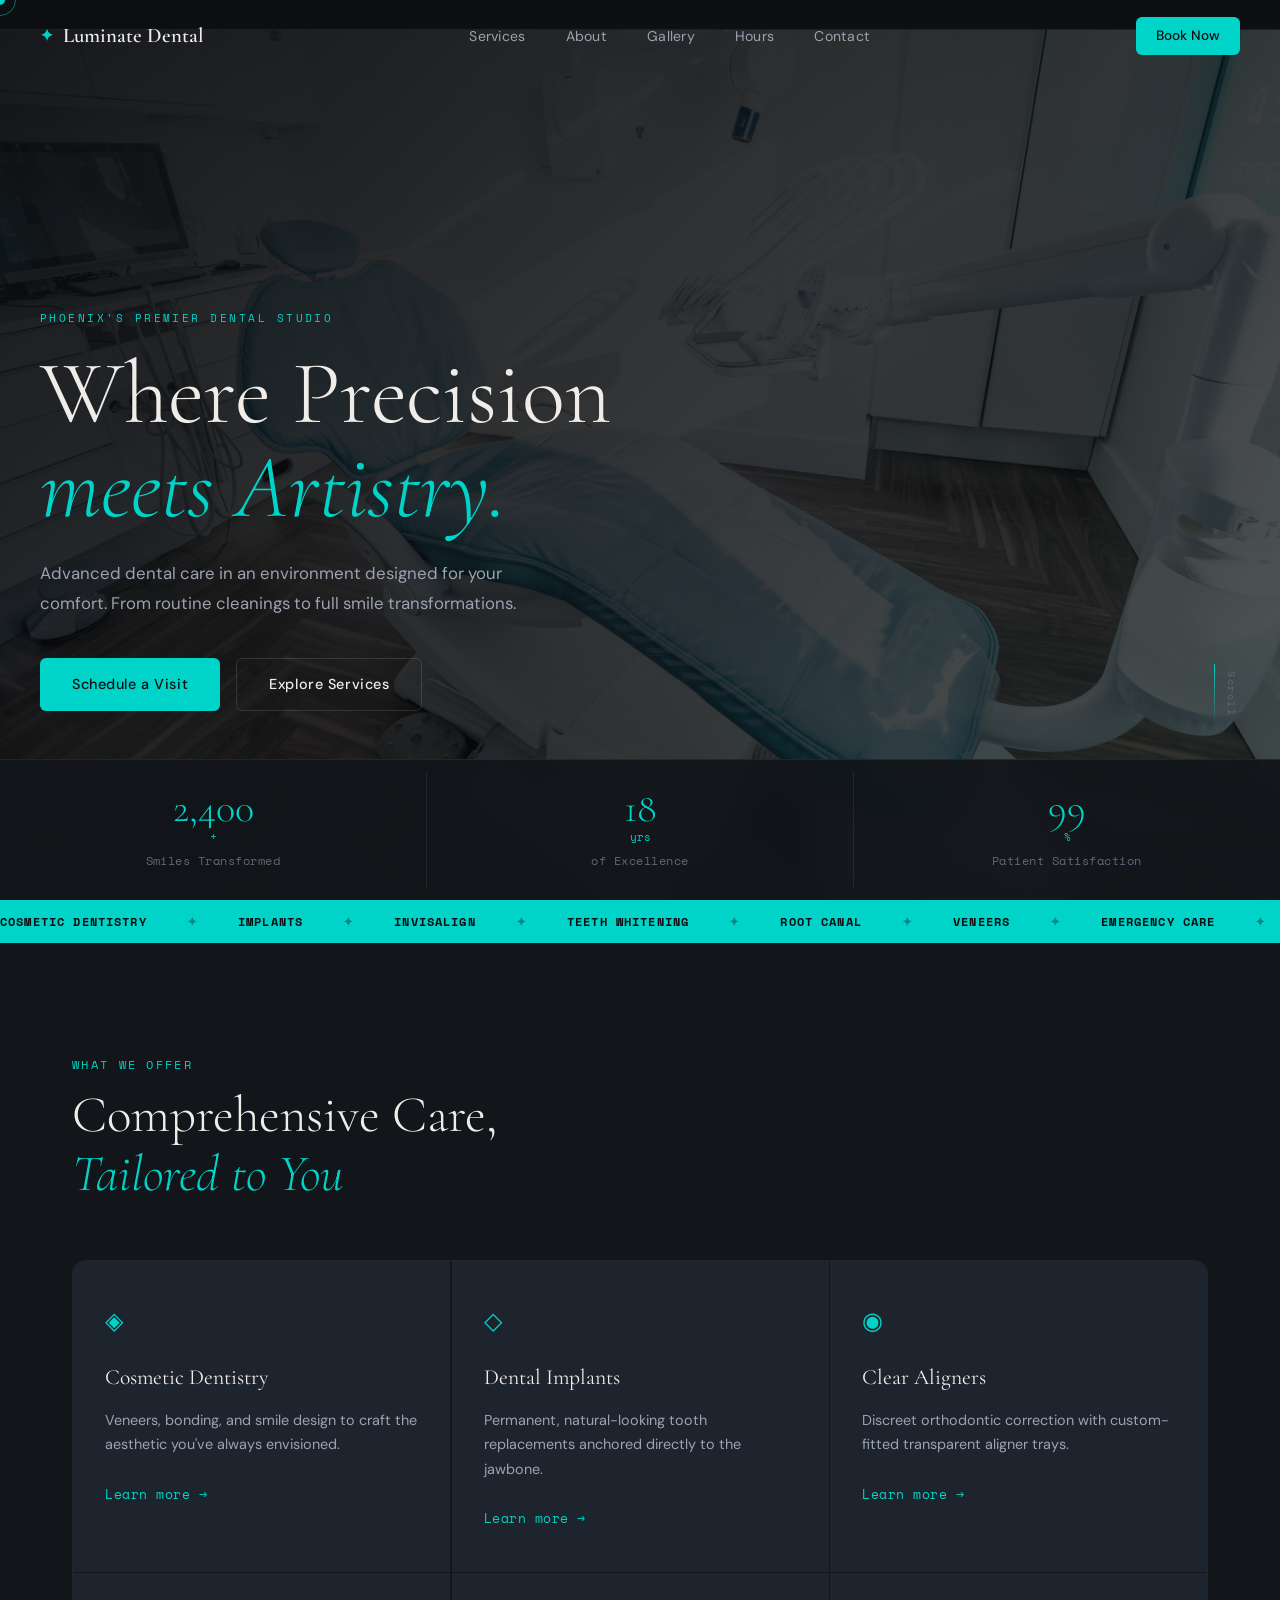
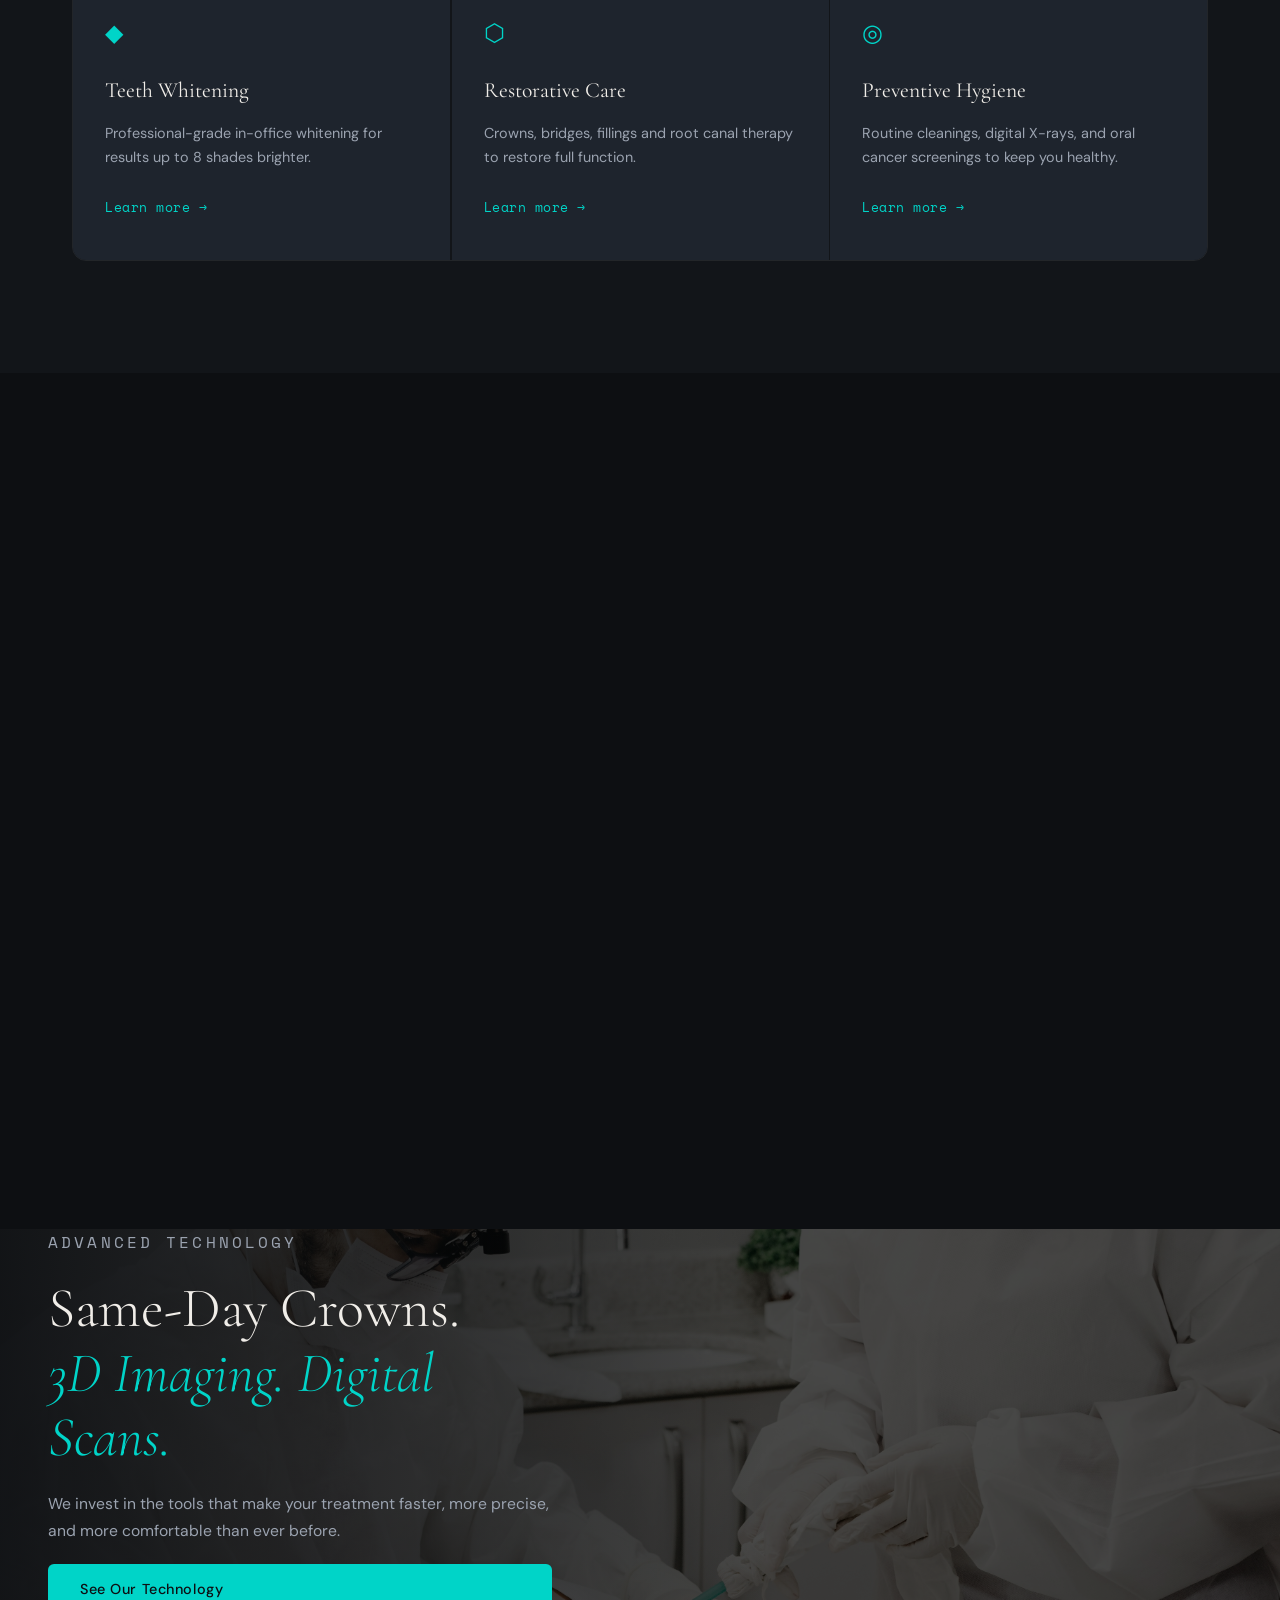
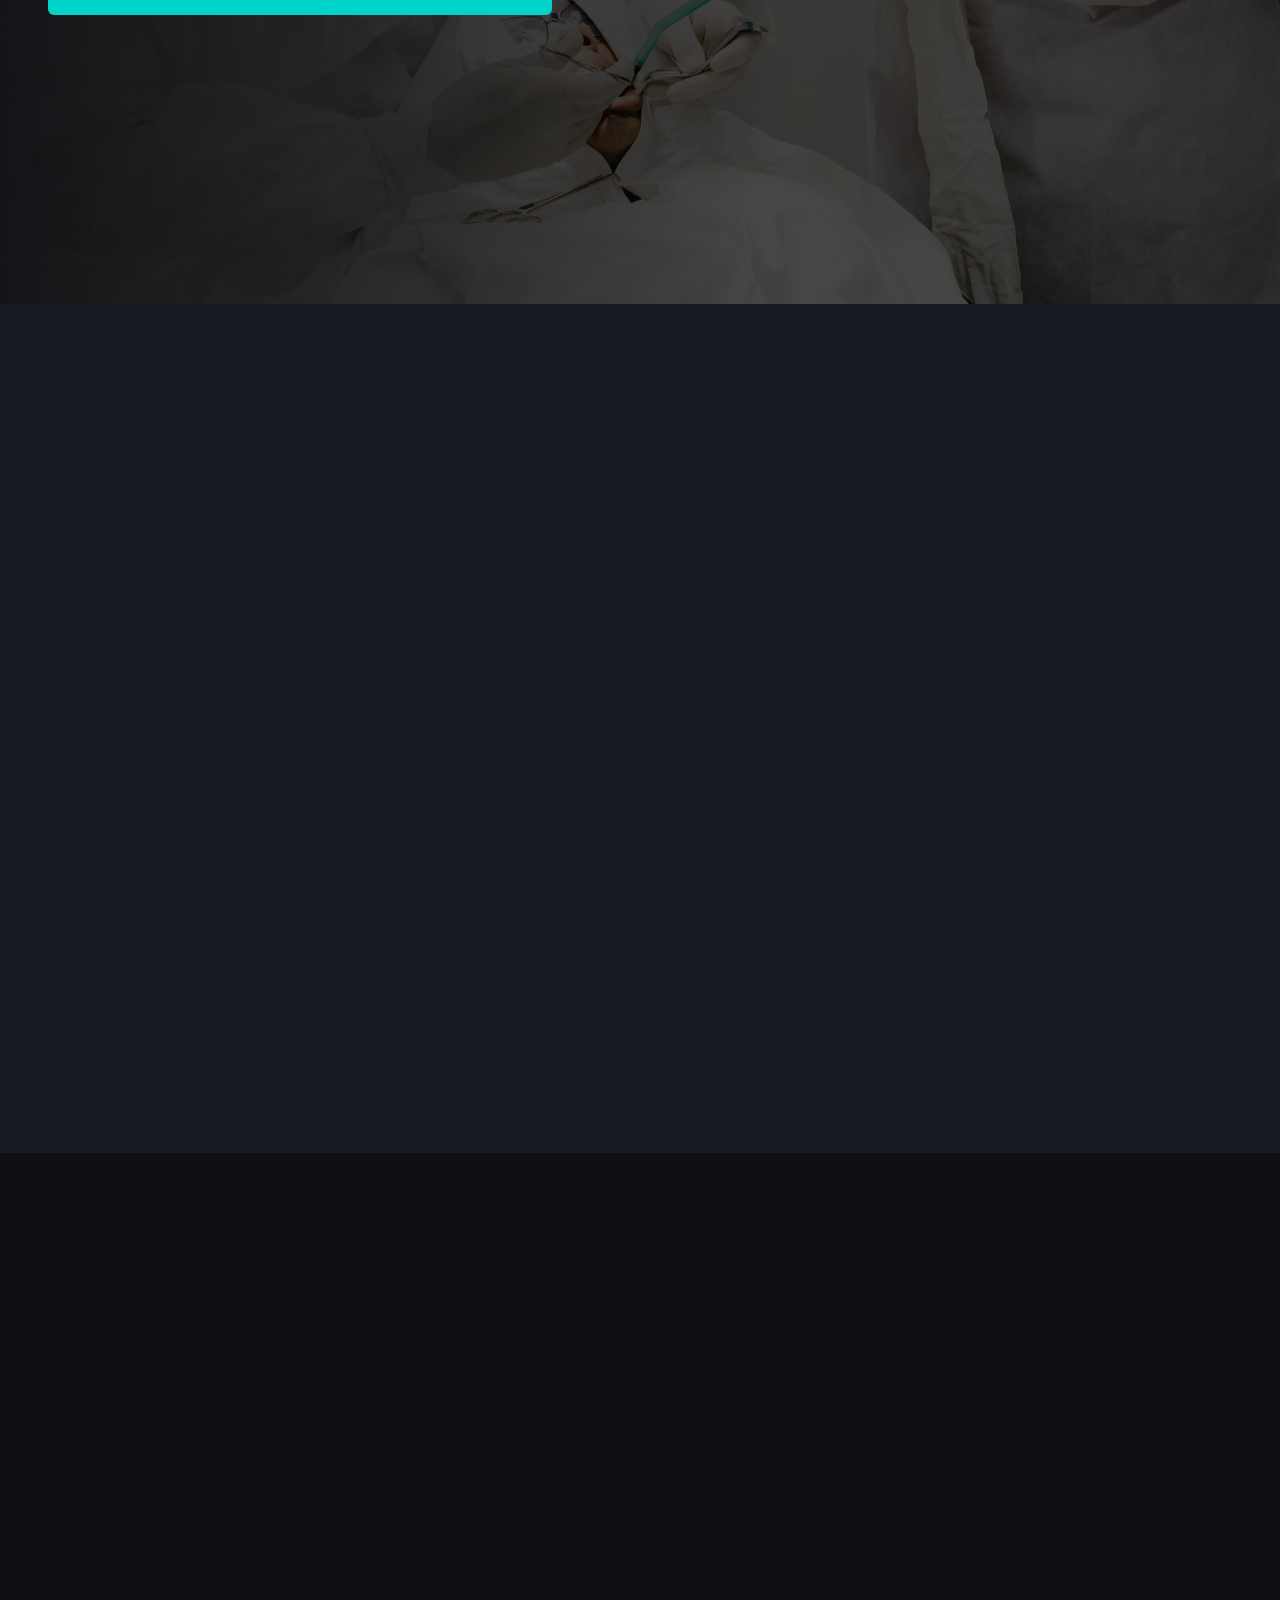
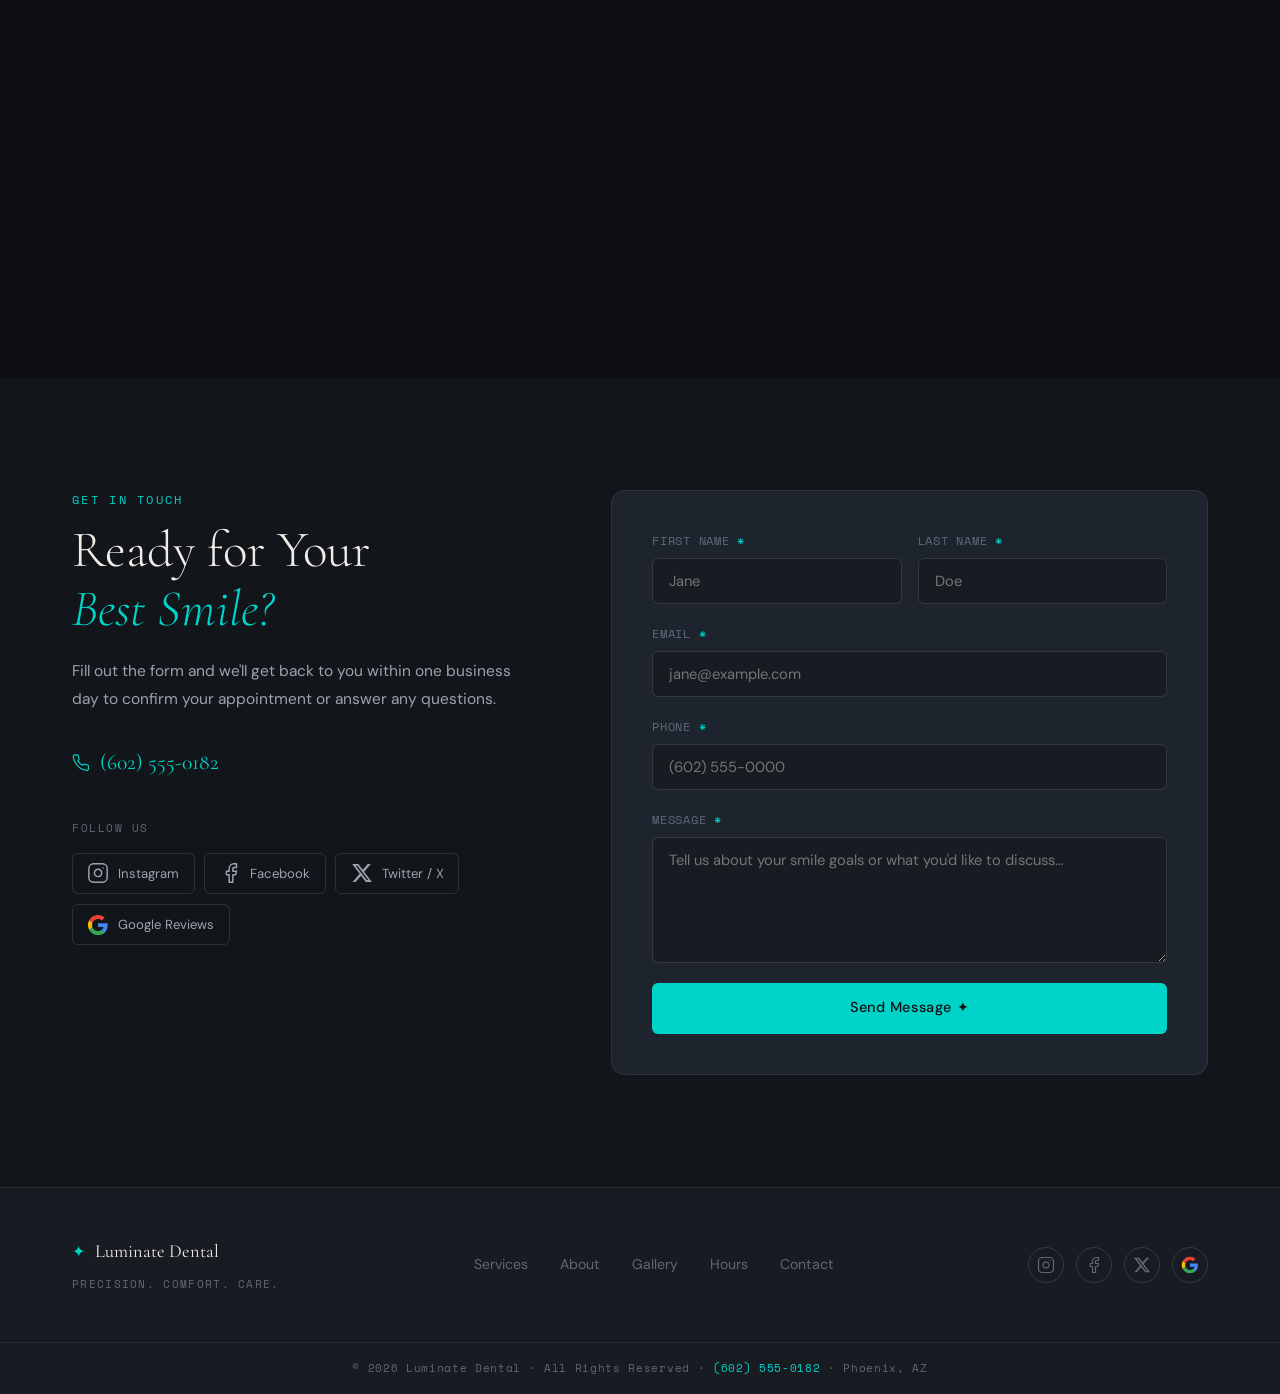
==== commit 5e0e0de6: "Add files via upload Tier 1 dental office website" ====
--- a/index.html
+++ b/index.html
@@ -1,467 +1,413 @@
 <!DOCTYPE html>
 <html lang="en">
 <head>
-    <meta charset="UTF-8">
-    <meta name="viewport" content="width=device-width, initial-scale=1.0">
-    <title>Dental Office - Your Smile, Our Priority</title>
-    <link rel="stylesheet" href="Dental_Office.css">
-    <link rel="preconnect" href="https://fonts.googleapis.com">
-    <link rel="preconnect" href="https://fonts.gstatic.com" crossorigin>
-    <link href="https://fonts.googleapis.com/css2?family=Playfair+Display:wght@600;700&family=Work+Sans:wght@300;400;500;600&display=swap" rel="stylesheet">
+  <meta charset="UTF-8" />
+  <meta name="viewport" content="width=device-width, initial-scale=1.0" />
+  <title>Luminate Dental — Precision. Comfort. Care.</title>
+  <link rel="preconnect" href="https://fonts.googleapis.com" />
+  <link rel="preconnect" href="https://fonts.gstatic.com" crossorigin />
+  <link href="https://fonts.googleapis.com/css2?family=Cormorant+Garamond:ital,wght@0,300;0,400;0,600;1,300;1,400&family=DM+Sans:wght@300;400;500&family=Space+Mono:wght@400;700&display=swap" rel="stylesheet" />
+  <link rel="stylesheet" href="Dental_1.css" />
 </head>
 <body>
-    <!-- Navigation -->
-    <nav class="navbar" id="navbar">
-        <div class="nav-container">
-            <div class="logo">
-                <div class="logo-icon">
-                    <svg width="40" height="40" viewBox="0 0 40 40" fill="none">
-                        <path d="M20 5C20 5 15 8 15 15C15 22 20 25 20 35C20 25 25 22 25 15C25 8 20 5 20 5Z" fill="currentColor"/>
-                        <circle cx="20" cy="15" r="3" fill="white"/>
-                    </svg>
-                </div>
-                <span class="logo-text">DentalCare</span>
+
+  <!-- ── CURSOR ── -->
+  <div class="cursor" id="cursor"></div>
+  <div class="cursor-trail" id="cursorTrail"></div>
+
+  <!-- ── NAV ── -->
+  <nav class="nav" id="nav">
+    <div class="nav-logo">
+      <span class="logo-mark">✦</span>
+      <span class="logo-text">Luminate Dental</span>
+    </div>
+    <ul class="nav-links">
+      <li><a href="#services">Services</a></li>
+      <li><a href="#about">About</a></li>
+      <li><a href="#gallery">Gallery</a></li>
+      <li><a href="#hours">Hours</a></li>
+      <li><a href="#contact">Contact</a></li>
+    </ul>
+    <a href="#contact" class="nav-cta">Book Now</a>
+    <button class="nav-burger" id="navBurger" aria-label="Open menu" aria-expanded="false">
+      <span></span><span></span><span></span>
+    </button>
+  </nav>
+
+  <!-- Mobile menu -->
+  <div class="mobile-menu" id="mobileMenu">
+    <ul>
+      <li><a href="#services" class="mobile-link">Services</a></li>
+      <li><a href="#about"    class="mobile-link">About</a></li>
+      <li><a href="#gallery"  class="mobile-link">Gallery</a></li>
+      <li><a href="#hours"    class="mobile-link">Hours &amp; Location</a></li>
+      <li><a href="#contact"  class="mobile-link">Contact</a></li>
+      <li><a href="#contact"  class="mobile-link cta-link">Book Now ✦</a></li>
+    </ul>
+    <div class="mobile-social">
+      <a href="https://instagram.com/luminatedental" target="_blank" rel="noopener noreferrer" aria-label="Instagram">
+        <svg viewBox="0 0 24 24" fill="none" stroke="currentColor" stroke-width="1.6" stroke-linecap="round" stroke-linejoin="round" width="20" height="20"><rect x="2" y="2" width="20" height="20" rx="5"/><path d="M16 11.37A4 4 0 1 1 12.63 8 4 4 0 0 1 16 11.37z"/><line x1="17.5" y1="6.5" x2="17.51" y2="6.5"/></svg>
+      </a>
+      <a href="https://facebook.com/luminatedental" target="_blank" rel="noopener noreferrer" aria-label="Facebook">
+        <svg viewBox="0 0 24 24" fill="none" stroke="currentColor" stroke-width="1.6" stroke-linecap="round" stroke-linejoin="round" width="20" height="20"><path d="M18 2h-3a5 5 0 0 0-5 5v3H7v4h3v8h4v-8h3l1-4h-4V7a1 1 0 0 1 1-1h3z"/></svg>
+      </a>
+      <a href="https://twitter.com/luminatedental" target="_blank" rel="noopener noreferrer" aria-label="Twitter / X">
+        <svg viewBox="0 0 24 24" fill="currentColor" width="20" height="20"><path d="M18.244 2.25h3.308l-7.227 8.26 8.502 11.24H16.17l-5.214-6.817L4.99 21.75H1.68l7.73-8.835L1.254 2.25H8.08l4.713 6.231zm-1.161 17.52h1.833L7.084 4.126H5.117z"/></svg>
+      </a>
+    </div>
+  </div>
+
+  <!-- ── HERO ── -->
+  <section class="hero" id="hero">
+    <div class="hero-bg">
+      <img src="d-dental-office-yuTlQYeehHs-unsplash.jpg" alt="Modern dental office" class="hero-img" />
+      <div class="hero-overlay"></div>
+    </div>
+    <div class="hero-content">
+      <p class="hero-eyebrow reveal" data-delay="0">Phoenix's Premier Dental Studio</p>
+      <h1 class="hero-title reveal" data-delay="100">
+        <span class="line">Where Precision</span>
+        <span class="line italic">meets Artistry.</span>
+      </h1>
+      <p class="hero-sub reveal" data-delay="200">Advanced dental care in an environment designed for your comfort. From routine cleanings to full smile transformations.</p>
+      <div class="hero-actions reveal" data-delay="300">
+        <a href="#contact" class="btn btn-primary">Schedule a Visit</a>
+        <a href="#services" class="btn btn-ghost">Explore Services</a>
+      </div>
+    </div>
+    <div class="hero-scroll-hint">
+      <span>Scroll</span>
+      <div class="scroll-line"></div>
+    </div>
+    <div class="hero-stat-bar reveal" data-delay="400">
+      <div class="stat"><span class="stat-num" data-target="2400">0</span><sup>+</sup><p>Smiles Transformed</p></div>
+      <div class="stat-divider"></div>
+      <div class="stat"><span class="stat-num" data-target="18">0</span><sup>yrs</sup><p>of Excellence</p></div>
+      <div class="stat-divider"></div>
+      <div class="stat"><span class="stat-num" data-target="99">0</span><sup>%</sup><p>Patient Satisfaction</p></div>
+    </div>
+  </section>
+
+  <!-- ── MARQUEE ── -->
+  <div class="marquee-wrap">
+    <div class="marquee-track">
+      <span>Cosmetic Dentistry</span><span class="dot">✦</span>
+      <span>Implants</span><span class="dot">✦</span>
+      <span>Invisalign</span><span class="dot">✦</span>
+      <span>Teeth Whitening</span><span class="dot">✦</span>
+      <span>Root Canal</span><span class="dot">✦</span>
+      <span>Veneers</span><span class="dot">✦</span>
+      <span>Emergency Care</span><span class="dot">✦</span>
+      <span>Pediatric Dentistry</span><span class="dot">✦</span>
+      <span>Cosmetic Dentistry</span><span class="dot">✦</span>
+      <span>Implants</span><span class="dot">✦</span>
+      <span>Invisalign</span><span class="dot">✦</span>
+      <span>Teeth Whitening</span><span class="dot">✦</span>
+      <span>Root Canal</span><span class="dot">✦</span>
+      <span>Veneers</span><span class="dot">✦</span>
+      <span>Emergency Care</span><span class="dot">✦</span>
+      <span>Pediatric Dentistry</span><span class="dot">✦</span>
+    </div>
+  </div>
+
+  <!-- ── SERVICES ── -->
+  <section class="services" id="services">
+    <div class="container">
+      <div class="section-header">
+        <p class="section-eyebrow reveal">What We Offer</p>
+        <h2 class="section-title reveal">Comprehensive Care,<br /><em>Tailored to You</em></h2>
+      </div>
+      <div class="services-grid">
+
+        <div class="service-card reveal" data-delay="0">
+          <div class="service-icon">◈</div>
+          <h3>Cosmetic Dentistry</h3>
+          <p>Veneers, bonding, and smile design to craft the aesthetic you've always envisioned.</p>
+          <a href="#contact" class="service-link">Learn more →</a>
+        </div>
+
+        <div class="service-card reveal" data-delay="80">
+          <div class="service-icon">◇</div>
+          <h3>Dental Implants</h3>
+          <p>Permanent, natural-looking tooth replacements anchored directly to the jawbone.</p>
+          <a href="#contact" class="service-link">Learn more →</a>
+        </div>
+
+        <div class="service-card reveal" data-delay="160">
+          <div class="service-icon">◉</div>
+          <h3>Clear Aligners</h3>
+          <p>Discreet orthodontic correction with custom-fitted transparent aligner trays.</p>
+          <a href="#contact" class="service-link">Learn more →</a>
+        </div>
+
+        <div class="service-card reveal" data-delay="240">
+          <div class="service-icon">◆</div>
+          <h3>Teeth Whitening</h3>
+          <p>Professional-grade in-office whitening for results up to 8 shades brighter.</p>
+          <a href="#contact" class="service-link">Learn more →</a>
+        </div>
+
+        <div class="service-card reveal" data-delay="320">
+          <div class="service-icon">⬡</div>
+          <h3>Restorative Care</h3>
+          <p>Crowns, bridges, fillings and root canal therapy to restore full function.</p>
+          <a href="#contact" class="service-link">Learn more →</a>
+        </div>
+
+        <div class="service-card reveal" data-delay="400">
+          <div class="service-icon">◎</div>
+          <h3>Preventive Hygiene</h3>
+          <p>Routine cleanings, digital X-rays, and oral cancer screenings to keep you healthy.</p>
+          <a href="#contact" class="service-link">Learn more →</a>
+        </div>
+
+      </div>
+    </div>
+  </section>
+
+  <!-- ── ABOUT ── -->
+  <section class="about" id="about">
+    <div class="about-image-col">
+      <div class="about-img-stack">
+        <img src="caroline-lm-QA9fRIi6sFw-unsplash.jpg" alt="Dr. Sarah Chen consulting with a patient" class="about-img about-img-main reveal" />
+        <img src="caroline-lm-ux18C551ghI-unsplash.jpg" alt="Precision dental instruments" class="about-img about-img-secondary reveal" data-delay="150" />
+      </div>
+    </div>
+    <div class="about-content">
+      <p class="section-eyebrow reveal">Meet the Team</p>
+      <h2 class="section-title reveal">Hi, I'm Dr. Sarah Chen —<br /><em>Your Phoenix Dentist</em></h2>
+      <p class="about-body reveal" data-delay="100">I grew up in Phoenix and have spent 18 years building a practice rooted in something simple: treating every patient the way I'd want my own family treated. I started Luminate Dental because I believed dentistry could feel less clinical and more human.</p>
+      <p class="about-body reveal" data-delay="180">My team and I combine the latest technology — same-day crowns, 3D imaging, digital scans — with a slow-down, listen-first philosophy. We explain every step, answer every question, and never rush you into a treatment plan you're unsure about.</p>
+      <p class="about-body reveal" data-delay="260">Whether this is your first visit in years or you're ready for a complete smile transformation, you're in the right place. We'd love to meet you.</p>
+      <div class="about-badges reveal" data-delay="340">
+        <div class="badge">ADA Member</div>
+        <div class="badge">AACD Certified</div>
+        <div class="badge">Invisalign Provider</div>
+        <div class="badge">Sedation Certified</div>
+        <div class="badge">18 Yrs Experience</div>
+      </div>
+    </div>
+  </section>
+
+  <!-- ── PROCEDURE HIGHLIGHT ── -->
+  <section class="highlight">
+    <div class="highlight-inner">
+      <img src="jonathan-borba-hl6uG9cHW5A-unsplash.jpg" alt="Dental procedure" class="highlight-img" />
+      <div class="highlight-overlay"></div>
+      <div class="highlight-text">
+        <p class="section-eyebrow">Advanced Technology</p>
+        <h2>Same-Day Crowns.<br /><em>3D Imaging. Digital Scans.</em></h2>
+        <p>We invest in the tools that make your treatment faster, more precise, and more comfortable than ever before.</p>
+        <a href="#contact" class="btn btn-primary">See Our Technology</a>
+      </div>
+    </div>
+  </section>
+
+  <!-- ── GALLERY ── -->
+  <section class="gallery" id="gallery">
+    <div class="container">
+      <div class="section-header">
+        <p class="section-eyebrow reveal">Our Practice</p>
+        <h2 class="section-title reveal">A Space Designed<br /><em>for Calm</em></h2>
+      </div>
+    </div>
+    <div class="gallery-grid">
+      <div class="gallery-item reveal">
+        <img src="benyamin-bohlouli-e7MJLM5VGjY-unsplash.jpg" alt="Dental office interior" />
+        <div class="gallery-hover"><span>Modern Operatories</span></div>
+      </div>
+      <div class="gallery-item reveal" data-delay="100">
+        <img src="atikah-akhtar-XJptUS8nbhs-unsplash.jpg" alt="Warm lighting" />
+        <div class="gallery-hover"><span>Warm Lighting</span></div>
+      </div>
+      <div class="gallery-item reveal" data-delay="200">
+        <img src="kari-bjorn-photography-Fdku_oMrDvk-unsplash.jpg" alt="Pristine dental room" />
+        <div class="gallery-hover"><span>Pristine Facilities</span></div>
+      </div>
+    </div>
+  </section>
+
+
+  <!-- ── HOURS & LOCATION ── -->
+  <section class="hours-location" id="hours">
+    <div class="hours-inner">
+
+      <!-- Left col: hours + address + phone -->
+      <div class="hours-info">
+        <p class="section-eyebrow reveal">Find Us</p>
+        <h2 class="section-title reveal">Hours &amp;<br /><em>Location</em></h2>
+
+        <div class="hours-block reveal" data-delay="100">
+          <div class="hours-row">
+            <span class="hours-day">Monday – Friday</span>
+            <span class="hours-time">8:00 am – 6:00 pm</span>
+          </div>
+          <div class="hours-row">
+            <span class="hours-day">Saturday</span>
+            <span class="hours-time">9:00 am – 3:00 pm</span>
+          </div>
+          <div class="hours-row closed">
+            <span class="hours-day">Sunday</span>
+            <span class="hours-time">Closed</span>
+          </div>
+        </div>
+
+        <div class="location-details reveal" data-delay="200">
+          <div class="loc-item">
+            <svg class="loc-icon" viewBox="0 0 24 24" fill="none" stroke="currentColor" stroke-width="1.6" stroke-linecap="round" stroke-linejoin="round" aria-hidden="true"><path d="M12 21C12 21 5 13.5 5 8.5a7 7 0 0 1 14 0c0 5-7 12.5-7 12.5z"/><circle cx="12" cy="8.5" r="2.5"/></svg>
+            <div>
+              <strong>Address</strong>
+              <p>4820 N 16th St, Suite 200<br />Phoenix, AZ 85016</p>
             </div>
-            <button class="mobile-menu-toggle" aria-label="Toggle menu">
-                <span></span>
-                <span></span>
-                <span></span>
-            </button>
-            <ul class="nav-links">
-                <li><a href="#home">Home</a></li>
-                <li><a href="#services">Services</a></li>
-                <li><a href="#gallery">Gallery</a></li>
-                <li><a href="#about">About</a></li>
-                <li><a href="#testimonials">Testimonials</a></li>
-                <li><a href="#contact">Contact</a></li>
-                <li><a href="#" class="btn-appointment">Book Appointment</a></li>
-            </ul>
-        </div>
-    </nav>
-
-    <!-- Hero Section -->
-    <section class="hero" id="home">
-        <div class="hero-background">
-            <div class="gradient-orb orb-1"></div>
-            <div class="gradient-orb orb-2"></div>
-            <div class="gradient-orb orb-3"></div>
-        </div>
-        <div class="hero-content">
-            <div class="hero-text">
-                <h1 class="hero-title">
-                    <span class="title-line">Your Smile</span>
-                    <span class="title-line">Deserves the Best</span>
-                </h1>
-                <p class="hero-subtitle">Comprehensive dental care with a gentle touch. Experience modern dentistry in a comfortable, welcoming environment.</p>
-                <div class="hero-buttons">
-                    <a href="#contact" class="btn btn-primary">Schedule Consultation</a>
-                    <a href="#services" class="btn btn-secondary">Our Services</a>
-                </div>
+          </div>
+          <div class="loc-item">
+            <svg class="loc-icon" viewBox="0 0 24 24" fill="none" stroke="currentColor" stroke-width="1.6" stroke-linecap="round" stroke-linejoin="round" aria-hidden="true"><path d="M22 16.92v3a2 2 0 0 1-2.18 2 19.79 19.79 0 0 1-8.63-3.07A19.5 19.5 0 0 1 4.69 12 19.79 19.79 0 0 1 1.61 3.4 2 2 0 0 1 3.6 1.22h3a2 2 0 0 1 2 1.72c.127.96.361 1.903.7 2.81a2 2 0 0 1-.45 2.11L7.91 8.96a16 16 0 0 0 6.13 6.13l.96-.94a2 2 0 0 1 2.11-.45c.907.339 1.85.573 2.81.7A2 2 0 0 1 22 16.92z"/></svg>
+            <div>
+              <strong>Phone</strong>
+              <a href="tel:+16025550182" class="phone-link">(602) 555-0182</a>
             </div>
-            <div class="hero-image">
-                <div class="image-frame">
-                    <img src="istockphoto-2229578568-612x612.webp" alt="Dentist consulting with patient" class="hero-img">
-                </div>
-                <div class="floating-card card-1">
-                    <div class="card-icon">⭐</div>
-                    <div class="card-text">
-                        <strong>4.9/5</strong>
-                        <span>Patient Rating</span>
-                    </div>
-                </div>
-                <div class="floating-card card-2">
-                    <div class="card-icon">✓</div>
-                    <div class="card-text">
-                        <strong>15+ Years</strong>
-                        <span>Experience</span>
-                    </div>
-                </div>
+          </div>
+          <div class="loc-item">
+            <svg class="loc-icon" viewBox="0 0 24 24" fill="none" stroke="currentColor" stroke-width="1.6" stroke-linecap="round" stroke-linejoin="round" aria-hidden="true"><rect x="2" y="4" width="20" height="16" rx="2"/><polyline points="2,4 12,13 22,4"/></svg>
+            <div>
+              <strong>Email</strong>
+              <a href="mailto:hello@luminatedental.com" class="email-link">hello@luminatedental.com</a>
             </div>
-        </div>
-    </section>
-
-    <!-- Services Section -->
-    <section class="services" id="services">
-        <div class="container">
-            <div class="section-header">
-                <span class="section-label">What We Offer</span>
-                <h2 class="section-title">Comprehensive Dental Services</h2>
-                <p class="section-description">From routine checkups to advanced procedures, we provide complete dental care for the whole family.</p>
+          </div>
+        </div>
+      </div>
+
+      <!-- Right col: Google Maps embed -->
+      <div class="map-wrap reveal" data-delay="150">
+        <iframe
+          title="Luminate Dental Location"
+          src="https://www.google.com/maps/embed?pb=!1m18!1m12!1m3!1d3328.854085320656!2d-112.0569!3d33.4872!2m3!1f0!2f0!3f0!3m2!1i1024!2i768!4f13.1!3m3!1m2!1s0x872b12a4a5be8b97%3A0x0!2s4820+N+16th+St%2C+Phoenix%2C+AZ+85016!5e0!3m2!1sen!2sus!4v1700000000000"
+          width="100%"
+          height="100%"
+          style="border:0;"
+          allowfullscreen=""
+          loading="lazy"
+          referrerpolicy="no-referrer-when-downgrade">
+        </iframe>
+        <a href="https://maps.google.com/?q=4820+N+16th+St,+Phoenix,+AZ+85016" target="_blank" rel="noopener noreferrer" class="map-directions-btn">
+          <svg viewBox="0 0 24 24" fill="none" stroke="currentColor" stroke-width="2" stroke-linecap="round" stroke-linejoin="round" aria-hidden="true" width="16" height="16"><polygon points="3 11 22 2 13 21 11 13 3 11"/></svg>
+          Get Directions
+        </a>
+      </div>
+
+    </div>
+  </section>
+
+  <!-- ── CONTACT ── -->
+  <section class="contact" id="contact">
+    <div class="contact-inner">
+
+      <div class="contact-info">
+        <p class="section-eyebrow reveal">Get In Touch</p>
+        <h2 class="section-title reveal">Ready for Your<br /><em>Best Smile?</em></h2>
+        <p class="contact-blurb reveal" data-delay="80">Fill out the form and we'll get back to you within one business day to confirm your appointment or answer any questions.</p>
+
+        <div class="contact-quick reveal" data-delay="160">
+          <a href="tel:+16025550182" class="quick-link">
+            <svg viewBox="0 0 24 24" fill="none" stroke="currentColor" stroke-width="1.6" stroke-linecap="round" stroke-linejoin="round" width="18" height="18" aria-hidden="true"><path d="M22 16.92v3a2 2 0 0 1-2.18 2 19.79 19.79 0 0 1-8.63-3.07A19.5 19.5 0 0 1 4.69 12 19.79 19.79 0 0 1 1.61 3.4 2 2 0 0 1 3.6 1.22h3a2 2 0 0 1 2 1.72c.127.96.361 1.903.7 2.81a2 2 0 0 1-.45 2.11L7.91 8.96a16 16 0 0 0 6.13 6.13l.96-.94a2 2 0 0 1 2.11-.45c.907.339 1.85.573 2.81.7A2 2 0 0 1 22 16.92z"/></svg>
+            (602) 555-0182
+          </a>
+        </div>
+
+        <!-- Social media links -->
+        <div class="social-links reveal" data-delay="240">
+          <p class="social-label">Follow Us</p>
+          <div class="social-icons">
+            <a href="https://instagram.com/luminatedental" target="_blank" rel="noopener noreferrer" aria-label="Instagram" class="social-icon-link">
+              <svg viewBox="0 0 24 24" fill="none" stroke="currentColor" stroke-width="1.6" stroke-linecap="round" stroke-linejoin="round" width="22" height="22"><rect x="2" y="2" width="20" height="20" rx="5"/><path d="M16 11.37A4 4 0 1 1 12.63 8 4 4 0 0 1 16 11.37z"/><line x1="17.5" y1="6.5" x2="17.51" y2="6.5"/></svg>
+              <span>Instagram</span>
+            </a>
+            <a href="https://facebook.com/luminatedental" target="_blank" rel="noopener noreferrer" aria-label="Facebook" class="social-icon-link">
+              <svg viewBox="0 0 24 24" fill="none" stroke="currentColor" stroke-width="1.6" stroke-linecap="round" stroke-linejoin="round" width="22" height="22"><path d="M18 2h-3a5 5 0 0 0-5 5v3H7v4h3v8h4v-8h3l1-4h-4V7a1 1 0 0 1 1-1h3z"/></svg>
+              <span>Facebook</span>
+            </a>
+            <a href="https://twitter.com/luminatedental" target="_blank" rel="noopener noreferrer" aria-label="Twitter / X" class="social-icon-link">
+              <svg viewBox="0 0 24 24" fill="currentColor" width="22" height="22"><path d="M18.244 2.25h3.308l-7.227 8.26 8.502 11.24H16.17l-5.214-6.817L4.99 21.75H1.68l7.73-8.835L1.254 2.25H8.08l4.713 6.231zm-1.161 17.52h1.833L7.084 4.126H5.117z"/></svg>
+              <span>Twitter / X</span>
+            </a>
+            <a href="https://g.page/luminatedental/review" target="_blank" rel="noopener noreferrer" aria-label="Google Reviews" class="social-icon-link">
+              <svg viewBox="0 0 24 24" width="22" height="22"><path d="M22.56 12.25c0-.78-.07-1.53-.2-2.25H12v4.26h5.92c-.26 1.37-1.04 2.53-2.21 3.31v2.77h3.57c2.08-1.92 3.28-4.74 3.28-8.09z" fill="#4285F4"/><path d="M12 23c2.97 0 5.46-.98 7.28-2.66l-3.57-2.77c-.98.66-2.23 1.06-3.71 1.06-2.86 0-5.29-1.93-6.16-4.53H2.18v2.84C3.99 20.53 7.7 23 12 23z" fill="#34A853"/><path d="M5.84 14.09c-.22-.66-.35-1.36-.35-2.09s.13-1.43.35-2.09V7.07H2.18C1.43 8.55 1 10.22 1 12s.43 3.45 1.18 4.93l2.85-2.22.81-.62z" fill="#FBBC05"/><path d="M12 5.38c1.62 0 3.06.56 4.21 1.64l3.15-3.15C17.45 2.09 14.97 1 12 1 7.7 1 3.99 3.47 2.18 7.07l3.66 2.84c.87-2.6 3.3-4.53 6.16-4.53z" fill="#EA4335"/></svg>
+              <span>Google Reviews</span>
+            </a>
+          </div>
+        </div>
+      </div>
+
+      <div class="contact-form-wrap reveal" data-delay="200">
+        <form class="contact-form" id="contactForm" novalidate>
+          <div class="form-row">
+            <div class="form-group">
+              <label for="fname">First Name <span class="req">*</span></label>
+              <input type="text" id="fname" name="fname" placeholder="Jane" required autocomplete="given-name" />
             </div>
-            <div class="services-grid">
-                <div class="service-card">
-                    <div class="service-icon">
-                        <svg width="48" height="48" viewBox="0 0 48 48" fill="none">
-                            <path d="M24 8L20 12L16 16L20 20L24 24L28 20L32 16L28 12L24 8Z" stroke="currentColor" stroke-width="2" fill="none"/>
-                            <circle cx="24" cy="24" r="16" stroke="currentColor" stroke-width="2" fill="none"/>
-                        </svg>
-                    </div>
-                    <h3>General Dentistry</h3>
-                    <p>Regular checkups, cleanings, and preventive care to keep your smile healthy and bright.</p>
-                </div>
-                <div class="service-card">
-                    <div class="service-icon">
-                        <svg width="48" height="48" viewBox="0 0 48 48" fill="none">
-                            <rect x="12" y="12" width="24" height="24" rx="4" stroke="currentColor" stroke-width="2" fill="none"/>
-                            <path d="M18 24L22 28L30 20" stroke="currentColor" stroke-width="2" stroke-linecap="round"/>
-                        </svg>
-                    </div>
-                    <h3>Cosmetic Dentistry</h3>
-                    <p>Teeth whitening, veneers, and smile makeovers to enhance your confidence and appearance.</p>
-                </div>
-                <div class="service-card">
-                    <div class="service-icon">
-                        <svg width="48" height="48" viewBox="0 0 48 48" fill="none">
-                            <circle cx="24" cy="24" r="12" stroke="currentColor" stroke-width="2" fill="none"/>
-                            <path d="M24 16V24L28 28" stroke="currentColor" stroke-width="2" stroke-linecap="round"/>
-                        </svg>
-                    </div>
-                    <h3>Restorative Dentistry</h3>
-                    <p>Crowns, bridges, implants, and dentures to restore function and aesthetics to your smile.</p>
-                </div>
-                <div class="service-card">
-                    <div class="service-icon">
-                        <svg width="48" height="48" viewBox="0 0 48 48" fill="none">
-                            <path d="M24 12C24 12 18 16 18 24C18 32 24 36 24 44" stroke="currentColor" stroke-width="2" stroke-linecap="round"/>
-                            <path d="M24 12C24 12 30 16 30 24C30 32 24 36 24 44" stroke="currentColor" stroke-width="2" stroke-linecap="round"/>
-                        </svg>
-                    </div>
-                    <h3>Orthodontics</h3>
-                    <p>Traditional braces and clear aligners to straighten teeth and correct bite issues.</p>
-                </div>
-                <div class="service-card">
-                    <div class="service-icon">
-                        <svg width="48" height="48" viewBox="0 0 48 48" fill="none">
-                            <path d="M24 10L28 14L32 10M24 38L28 34L32 38" stroke="currentColor" stroke-width="2" stroke-linecap="round"/>
-                            <rect x="16" y="20" width="16" height="8" rx="2" stroke="currentColor" stroke-width="2" fill="none"/>
-                        </svg>
-                    </div>
-                    <h3>Emergency Care</h3>
-                    <p>Prompt treatment for dental emergencies, including pain relief and urgent repairs.</p>
-                </div>
-                <div class="service-card">
-                    <div class="service-icon">
-                        <svg width="48" height="48" viewBox="0 0 48 48" fill="none">
-                            <circle cx="24" cy="20" r="8" stroke="currentColor" stroke-width="2" fill="none"/>
-                            <path d="M16 36C16 32 20 28 24 28C28 28 32 32 32 36" stroke="currentColor" stroke-width="2" stroke-linecap="round"/>
-                        </svg>
-                    </div>
-                    <h3>Pediatric Dentistry</h3>
-                    <p>Gentle, specialized care for children in a fun, comfortable environment.</p>
-                </div>
+            <div class="form-group">
+              <label for="lname">Last Name <span class="req">*</span></label>
+              <input type="text" id="lname" name="lname" placeholder="Doe" required autocomplete="family-name" />
             </div>
-        </div>
-    </section>
-
-    <!-- Gallery Section -->
-    <section class="gallery">
-        <div class="container">
-            <div class="section-header">
-                <span class="section-label">Our Practice</span>
-                <h2 class="section-title">Experience Modern Dental Care</h2>
-                <p class="section-description">Take a look at our state-of-the-art facility and the warm, welcoming environment we've created for our patients.</p>
-            </div>
-            <div class="gallery-grid">
-                <div class="gallery-item gallery-large">
-                    <img src="istockphoto-2200192665-612x612.webp" alt="Happy patient receiving dental care" loading="lazy">
-                    <div class="gallery-overlay">
-                        <h3>Patient-Centered Care</h3>
-                        <p>Your comfort is our priority</p>
-                    </div>
-                </div>
-                <div class="gallery-item">
-                    <img src="photo-1642844819197-5f5f21b89ff8.avif" alt="Professional dental team" loading="lazy">
-                    <div class="gallery-overlay">
-                        <h3>Expert Team</h3>
-                        <p>Experienced professionals</p>
-                    </div>
-                </div>
-                <div class="gallery-item">
-                    <img src="photo-1473232117216-c950d4ef2e14.avif" alt="Modern dental equipment" loading="lazy">
-                    <div class="gallery-overlay">
-                        <h3>Advanced Technology</h3>
-                        <p>State-of-the-art equipment</p>
-                    </div>
-                </div>
-                <div class="gallery-item">
-                    <img src="premium_photo-1682145288913-979906a9ebc8.avif" alt="Welcoming dental office" loading="lazy">
-                    <div class="gallery-overlay">
-                        <h3>Comfortable Environment</h3>
-                        <p>Designed for your relaxation</p>
-                    </div>
-                </div>
-            </div>
-        </div>
-    </section>
-
-    <!-- About Section -->
-    <section class="about" id="about">
-        <div class="container">
-            <div class="about-content">
-                <div class="about-image">
-                    <div class="about-image-wrapper">
-                        <img src="istockphoto-2207746621-612x612.webp" alt="Modern dental office" class="about-img">
-                    </div>
-                    <div class="about-stat-cards">
-                        <div class="stat-card">
-                            <strong>5000+</strong>
-                            <span>Happy Patients</span>
-                        </div>
-                        <div class="stat-card">
-                            <strong>20+</strong>
-                            <span>Expert Staff</span>
-                        </div>
-                    </div>
-                </div>
-                <div class="about-text">
-                    <span class="section-label">About Our Practice</span>
-                    <h2 class="section-title">Excellence in Dental Care Since 2005</h2>
-                    <p>We believe that visiting the dentist should be a positive experience. Our practice combines state-of-the-art technology with compassionate care to provide you with the best possible dental treatment.</p>
-                    <p>Our team of experienced professionals is dedicated to helping you achieve optimal oral health. We take the time to understand your unique needs and concerns, creating personalized treatment plans that work for you.</p>
-                    <div class="about-features">
-                        <div class="feature-item">
-                            <span class="feature-icon">✓</span>
-                            <span>State-of-the-art Equipment</span>
-                        </div>
-                        <div class="feature-item">
-                            <span class="feature-icon">✓</span>
-                            <span>Experienced Dental Team</span>
-                        </div>
-                        <div class="feature-item">
-                            <span class="feature-icon">✓</span>
-                            <span>Comfortable Environment</span>
-                        </div>
-                        <div class="feature-item">
-                            <span class="feature-icon">✓</span>
-                            <span>Flexible Scheduling</span>
-                        </div>
-                    </div>
-                    <a href="#contact" class="btn btn-primary">Meet Our Team</a>
-                </div>
-            </div>
-        </div>
-    </section>
-
-    <!-- Testimonials Section -->
-    <section class="testimonials" id="testimonials">
-        <div class="container">
-            <div class="section-header">
-                <span class="section-label">What Patients Say</span>
-                <h2 class="section-title">Trusted by Thousands</h2>
-            </div>
-            <div class="testimonials-grid">
-                <div class="testimonial-card">
-                    <div class="testimonial-rating">★★★★★</div>
-                    <p class="testimonial-text">"The best dental experience I've ever had. The staff is friendly, professional, and genuinely cares about your comfort. I actually look forward to my appointments now!"</p>
-                    <div class="testimonial-author">
-                        <div class="author-avatar">SM</div>
-                        <div class="author-info">
-                            <strong>Sarah Mitchell</strong>
-                            <span>Patient since 2020</span>
-                        </div>
-                    </div>
-                </div>
-                <div class="testimonial-card">
-                    <div class="testimonial-rating">★★★★★</div>
-                    <p class="testimonial-text">"I was nervous about getting implants, but Dr. [Name] made the entire process smooth and painless. The results exceeded my expectations. Highly recommend!"</p>
-                    <div class="testimonial-author">
-                        <div class="author-avatar">JC</div>
-                        <div class="author-info">
-                            <strong>James Chen</strong>
-                            <span>Patient since 2018</span>
-                        </div>
-                    </div>
-                </div>
-                <div class="testimonial-card">
-                    <div class="testimonial-rating">★★★★★</div>
-                    <p class="testimonial-text">"My kids used to dread dental visits, but now they're excited to go! The pediatric team is amazing with children. Thank you for making dental care fun!"</p>
-                    <div class="testimonial-author">
-                        <div class="author-avatar">EP</div>
-                        <div class="author-info">
-                            <strong>Emily Parker</strong>
-                            <span>Patient since 2019</span>
-                        </div>
-                    </div>
-                </div>
-            </div>
-        </div>
-    </section>
-
-    <!-- Contact Section -->
-    <section class="contact" id="contact">
-        <div class="container">
-            <div class="contact-content">
-                <div class="contact-info">
-                    <span class="section-label">Get in Touch</span>
-                    <h2 class="section-title">Schedule Your Visit Today</h2>
-                    <p>Ready to experience exceptional dental care? Contact us to book your appointment or learn more about our services.</p>
-                    
-                    <div class="contact-details">
-                        <div class="contact-item">
-                            <div class="contact-icon">
-                                <svg width="24" height="24" viewBox="0 0 24 24" fill="none" stroke="currentColor" stroke-width="2">
-                                    <path d="M21 10c0 7-9 13-9 13s-9-6-9-13a9 9 0 0 1 18 0z"></path>
-                                    <circle cx="12" cy="10" r="3"></circle>
-                                </svg>
-                            </div>
-                            <div>
-                                <strong>Address</strong>
-                                <p>123 Dental Street, Suite 100<br>Your City, ST 12345</p>
-                            </div>
-                        </div>
-                        <div class="contact-item">
-                            <div class="contact-icon">
-                                <svg width="24" height="24" viewBox="0 0 24 24" fill="none" stroke="currentColor" stroke-width="2">
-                                    <path d="M22 16.92v3a2 2 0 0 1-2.18 2 19.79 19.79 0 0 1-8.63-3.07 19.5 19.5 0 0 1-6-6 19.79 19.79 0 0 1-3.07-8.67A2 2 0 0 1 4.11 2h3a2 2 0 0 1 2 1.72 12.84 12.84 0 0 0 .7 2.81 2 2 0 0 1-.45 2.11L8.09 9.91a16 16 0 0 0 6 6l1.27-1.27a2 2 0 0 1 2.11-.45 12.84 12.84 0 0 0 2.81.7A2 2 0 0 1 22 16.92z"></path>
-                                </svg>
-                            </div>
-                            <div>
-                                <strong>Phone</strong>
-                                <p>(555) 123-4567</p>
-                            </div>
-                        </div>
-                        <div class="contact-item">
-                            <div class="contact-icon">
-                                <svg width="24" height="24" viewBox="0 0 24 24" fill="none" stroke="currentColor" stroke-width="2">
-                                    <path d="M4 4h16c1.1 0 2 .9 2 2v12c0 1.1-.9 2-2 2H4c-1.1 0-2-.9-2-2V6c0-1.1.9-2 2-2z"></path>
-                                    <polyline points="22,6 12,13 2,6"></polyline>
-                                </svg>
-                            </div>
-                            <div>
-                                <strong>Email</strong>
-                                <p>info@dentalcare.com</p>
-                            </div>
-                        </div>
-                        <div class="contact-item">
-                            <div class="contact-icon">
-                                <svg width="24" height="24" viewBox="0 0 24 24" fill="none" stroke="currentColor" stroke-width="2">
-                                    <circle cx="12" cy="12" r="10"></circle>
-                                    <polyline points="12 6 12 12 16 14"></polyline>
-                                </svg>
-                            </div>
-                            <div>
-                                <strong>Hours</strong>
-                                <p>Mon-Fri: 8:00 AM - 6:00 PM<br>Sat: 9:00 AM - 2:00 PM</p>
-                            </div>
-                        </div>
-                    </div>
-                </div>
-                
-                <div class="contact-form-wrapper">
-                    <div class="contact-form">
-                        <h3>Book an Appointment</h3>
-                        <div class="form-group">
-                            <label for="name">Full Name</label>
-                            <input type="text" id="name" name="name" required>
-                        </div>
-                        <div class="form-row">
-                            <div class="form-group">
-                                <label for="email">Email</label>
-                                <input type="email" id="email" name="email" required>
-                            </div>
-                            <div class="form-group">
-                                <label for="phone">Phone</label>
-                                <input type="tel" id="phone" name="phone" required>
-                            </div>
-                        </div>
-                        <div class="form-group">
-                            <label for="service">Service Needed</label>
-                            <select id="service" name="service" required>
-                                <option value="">Select a service</option>
-                                <option value="general">General Checkup</option>
-                                <option value="cleaning">Cleaning</option>
-                                <option value="cosmetic">Cosmetic Consultation</option>
-                                <option value="emergency">Emergency</option>
-                                <option value="other">Other</option>
-                            </select>
-                        </div>
-                        <div class="form-group">
-                            <label for="message">Message (Optional)</label>
-                            <textarea id="message" name="message" rows="4"></textarea>
-                        </div>
-                        <button type="submit" class="btn btn-primary btn-block">Send Request</button>
-                        <p class="form-note">We'll contact you within 24 hours to confirm your appointment.</p>
-                    </div>
-                </div>
-            </div>
-        </div>
-    </section>
-
-    <!-- Footer -->
-    <footer class="footer">
-        <div class="container">
-            <div class="footer-content">
-                <div class="footer-column">
-                    <div class="footer-logo">
-                        <div class="logo-icon">
-                            <svg width="32" height="32" viewBox="0 0 40 40" fill="none">
-                                <path d="M20 5C20 5 15 8 15 15C15 22 20 25 20 35C20 25 25 22 25 15C25 8 20 5 20 5Z" fill="currentColor"/>
-                                <circle cx="20" cy="15" r="3" fill="white"/>
-                            </svg>
-                        </div>
-                        <span>DentalCare</span>
-                    </div>
-                    <p>Quality dental care for the whole family. Your smile is our priority.</p>
-                    <div class="social-links">
-                        <a href="#" aria-label="Facebook">
-                            <svg width="20" height="20" viewBox="0 0 24 24" fill="currentColor">
-                                <path d="M18 2h-3a5 5 0 0 0-5 5v3H7v4h3v8h4v-8h3l1-4h-4V7a1 1 0 0 1 1-1h3z"></path>
-                            </svg>
-                        </a>
-                        <a href="#" aria-label="Instagram">
-                            <svg width="20" height="20" viewBox="0 0 24 24" fill="currentColor">
-                                <rect x="2" y="2" width="20" height="20" rx="5" ry="5"></rect>
-                                <path d="M16 11.37A4 4 0 1 1 12.63 8 4 4 0 0 1 16 11.37z" fill="white"></path>
-                                <circle cx="17.5" cy="6.5" r="1.5" fill="white"></circle>
-                            </svg>
-                        </a>
-                        <a href="#" aria-label="Twitter">
-                            <svg width="20" height="20" viewBox="0 0 24 24" fill="currentColor">
-                                <path d="M23 3a10.9 10.9 0 0 1-3.14 1.53 4.48 4.48 0 0 0-7.86 3v1A10.66 10.66 0 0 1 3 4s-4 9 5 13a11.64 11.64 0 0 1-7 2c9 5 20 0 20-11.5a4.5 4.5 0 0 0-.08-.83A7.72 7.72 0 0 0 23 3z"></path>
-                            </svg>
-                        </a>
-                    </div>
-                </div>
-                <div class="footer-column">
-                    <h4>Quick Links</h4>
-                    <ul>
-                        <li><a href="#home">Home</a></li>
-                        <li><a href="#services">Services</a></li>
-                        <li><a href="#about">About Us</a></li>
-                        <li><a href="#testimonials">Testimonials</a></li>
-                        <li><a href="#contact">Contact</a></li>
-                    </ul>
-                </div>
-                <div class="footer-column">
-                    <h4>Services</h4>
-                    <ul>
-                        <li><a href="#services">General Dentistry</a></li>
-                        <li><a href="#services">Cosmetic Dentistry</a></li>
-                        <li><a href="#services">Orthodontics</a></li>
-                        <li><a href="#services">Emergency Care</a></li>
-                        <li><a href="#services">Pediatric Care</a></li>
-                    </ul>
-                </div>
-                <div class="footer-column">
-                    <h4>Contact Info</h4>
-                    <ul class="contact-list">
-                        <li>123 Dental Street, Suite 100</li>
-                        <li>Your City, ST 12345</li>
-                        <li>(555) 123-4567</li>
-                        <li>info@dentalcare.com</li>
-                    </ul>
-                </div>
-            </div>
-            <div class="footer-bottom">
-                <p>&copy; 2025 DentalCare. All rights reserved.</p>
-                <div class="footer-links">
-                    <a href="#">Privacy Policy</a>
-                    <a href="#">Terms of Service</a>
-                </div>
-            </div>
-        </div>
-    </footer>
-
-    <script src="Dental_Office.js"></script>
+          </div>
+          <div class="form-group">
+            <label for="email">Email <span class="req">*</span></label>
+            <input type="email" id="email" name="email" placeholder="jane@example.com" required autocomplete="email" />
+          </div>
+          <div class="form-group">
+            <label for="phone">Phone <span class="req">*</span></label>
+            <input type="tel" id="phone" name="phone" placeholder="(602) 555-0000" required autocomplete="tel" />
+          </div>
+          <div class="form-group">
+            <label for="message">Message <span class="req">*</span></label>
+            <textarea id="message" name="message" rows="5" placeholder="Tell us about your smile goals or what you'd like to discuss…" required></textarea>
+          </div>
+          <button type="submit" class="btn btn-primary btn-full">Send Message ✦</button>
+          <p class="form-success" id="formSuccess">✦ Thank you! We'll be in touch within one business day.</p>
+          <p class="form-error"   id="formError">Please fill in all required fields correctly.</p>
+        </form>
+      </div>
+
+    </div>
+  </section>
+
+  <!-- ── FOOTER ── -->
+  <footer class="footer">
+    <div class="footer-inner">
+      <div class="footer-brand">
+        <div class="footer-logo">
+          <span class="logo-mark">✦</span>
+          <span class="logo-text">Luminate Dental</span>
+        </div>
+        <p class="footer-tagline">Precision. Comfort. Care.</p>
+      </div>
+      <div class="footer-links">
+        <a href="#services">Services</a>
+        <a href="#about">About</a>
+        <a href="#gallery">Gallery</a>
+        <a href="#hours">Hours</a>
+        <a href="#contact">Contact</a>
+      </div>
+      <div class="footer-social">
+        <a href="https://instagram.com/luminatedental" target="_blank" rel="noopener noreferrer" aria-label="Instagram">
+          <svg viewBox="0 0 24 24" fill="none" stroke="currentColor" stroke-width="1.6" stroke-linecap="round" stroke-linejoin="round" width="18" height="18"><rect x="2" y="2" width="20" height="20" rx="5"/><path d="M16 11.37A4 4 0 1 1 12.63 8 4 4 0 0 1 16 11.37z"/><line x1="17.5" y1="6.5" x2="17.51" y2="6.5"/></svg>
+        </a>
+        <a href="https://facebook.com/luminatedental" target="_blank" rel="noopener noreferrer" aria-label="Facebook">
+          <svg viewBox="0 0 24 24" fill="none" stroke="currentColor" stroke-width="1.6" stroke-linecap="round" stroke-linejoin="round" width="18" height="18"><path d="M18 2h-3a5 5 0 0 0-5 5v3H7v4h3v8h4v-8h3l1-4h-4V7a1 1 0 0 1 1-1h3z"/></svg>
+        </a>
+        <a href="https://twitter.com/luminatedental" target="_blank" rel="noopener noreferrer" aria-label="Twitter / X">
+          <svg viewBox="0 0 24 24" fill="currentColor" width="18" height="18"><path d="M18.244 2.25h3.308l-7.227 8.26 8.502 11.24H16.17l-5.214-6.817L4.99 21.75H1.68l7.73-8.835L1.254 2.25H8.08l4.713 6.231zm-1.161 17.52h1.833L7.084 4.126H5.117z"/></svg>
+        </a>
+        <a href="https://g.page/luminatedental/review" target="_blank" rel="noopener noreferrer" aria-label="Google Reviews">
+          <svg viewBox="0 0 24 24" width="18" height="18"><path d="M22.56 12.25c0-.78-.07-1.53-.2-2.25H12v4.26h5.92c-.26 1.37-1.04 2.53-2.21 3.31v2.77h3.57c2.08-1.92 3.28-4.74 3.28-8.09z" fill="#4285F4"/><path d="M12 23c2.97 0 5.46-.98 7.28-2.66l-3.57-2.77c-.98.66-2.23 1.06-3.71 1.06-2.86 0-5.29-1.93-6.16-4.53H2.18v2.84C3.99 20.53 7.7 23 12 23z" fill="#34A853"/><path d="M5.84 14.09c-.22-.66-.35-1.36-.35-2.09s.13-1.43.35-2.09V7.07H2.18C1.43 8.55 1 10.22 1 12s.43 3.45 1.18 4.93l2.85-2.22.81-.62z" fill="#FBBC05"/><path d="M12 5.38c1.62 0 3.06.56 4.21 1.64l3.15-3.15C17.45 2.09 14.97 1 12 1 7.7 1 3.99 3.47 2.18 7.07l3.66 2.84c.87-2.6 3.3-4.53 6.16-4.53z" fill="#EA4335"/></svg>
+        </a>
+      </div>
+    </div>
+    <div class="footer-bottom">
+      <p>© 2026 Luminate Dental · All Rights Reserved · <a href="tel:+16025550182">(602) 555-0182</a> · Phoenix, AZ</p>
+    </div>
+  </footer>
+
+  <script src="Dental_1.js"></script>
 </body>
 </html>
--- a/Dental_1.css
+++ b/Dental_1.css
@@ -0,0 +1,995 @@
+/* ─────────────────────────────────────────
+   LUMINATE DENTAL — Dental_1.css
+   Dark luxury with electric teal accents
+   Cormorant Garamond + DM Sans + Space Mono
+───────────────────────────────────────── */
+
+/* ── TOKENS ── */
+:root {
+  --bg:        #0d0f12;
+  --bg-2:      #121519;
+  --bg-3:      #181c22;
+  --surface:   #1e242d;
+  --surface-2: #252d38;
+  --border:    rgba(255,255,255,0.07);
+  --border-2:  rgba(255,255,255,0.12);
+
+  --text-1:    #f0ede8;
+  --text-2:    #9ba3b0;
+  --text-3:    #606876;
+
+  --accent:    #00d4c8;
+  --accent-2:  #00ffe7;
+  --accent-dim:#00d4c826;
+
+  --font-display: 'Cormorant Garamond', Georgia, serif;
+  --font-body:    'DM Sans', sans-serif;
+  --font-mono:    'Space Mono', monospace;
+
+  --radius:    6px;
+  --radius-lg: 14px;
+
+  --nav-h:     72px;
+  --transition: 0.35s cubic-bezier(0.4, 0, 0.2, 1);
+}
+
+/* ── RESET / BASE ── */
+*, *::before, *::after { box-sizing: border-box; margin: 0; padding: 0; }
+html { scroll-behavior: smooth; font-size: 16px; }
+body {
+  background: var(--bg);
+  color: var(--text-1);
+  font-family: var(--font-body);
+  font-weight: 400;
+  line-height: 1.65;
+  overflow-x: hidden;
+  cursor: none;
+}
+img { display: block; width: 100%; height: 100%; object-fit: cover; }
+a { color: inherit; text-decoration: none; }
+ul { list-style: none; }
+button { cursor: none; background: none; border: none; font: inherit; }
+
+/* ── CUSTOM CURSOR ── */
+.cursor {
+  position: fixed; top: 0; left: 0;
+  width: 10px; height: 10px;
+  background: var(--accent);
+  border-radius: 50%;
+  pointer-events: none; z-index: 9999;
+  transform: translate(-50%, -50%);
+  transition: width 0.2s, height 0.2s, background 0.2s;
+}
+.cursor-trail {
+  position: fixed; top: 0; left: 0;
+  width: 32px; height: 32px;
+  border: 1.5px solid var(--accent);
+  border-radius: 50%;
+  pointer-events: none; z-index: 9998;
+  transform: translate(-50%, -50%);
+  transition: transform 0.12s, width 0.2s, height 0.2s, opacity 0.2s;
+  opacity: 0.5;
+}
+body:has(a:hover) .cursor, body:has(button:hover) .cursor { width: 16px; height: 16px; }
+body:has(a:hover) .cursor-trail, body:has(button:hover) .cursor-trail { width: 48px; height: 48px; opacity: 0.2; }
+
+/* ── TYPOGRAPHY HELPERS ── */
+.section-eyebrow {
+  font-family: var(--font-mono);
+  font-size: 0.72rem;
+  letter-spacing: 0.2em;
+  text-transform: uppercase;
+  color: var(--accent);
+  margin-bottom: 0.75rem;
+}
+.section-title {
+  font-family: var(--font-display);
+  font-size: clamp(2rem, 4vw, 3.25rem);
+  font-weight: 300;
+  line-height: 1.15;
+  color: var(--text-1);
+}
+.section-title em { font-style: italic; color: var(--accent); }
+
+/* ── BUTTONS ── */
+.btn {
+  display: inline-flex; align-items: center; gap: 0.5rem;
+  padding: 0.85rem 2rem;
+  font-family: var(--font-body);
+  font-size: 0.9rem;
+  font-weight: 500;
+  letter-spacing: 0.04em;
+  border-radius: var(--radius);
+  transition: var(--transition);
+  white-space: nowrap;
+  cursor: none;
+}
+.btn-primary {
+  background: var(--accent);
+  color: #0d0f12;
+}
+.btn-primary:hover {
+  background: var(--accent-2);
+  box-shadow: 0 0 24px rgba(0, 212, 200, 0.4);
+  transform: translateY(-1px);
+}
+.btn-ghost {
+  border: 1.5px solid var(--border-2);
+  color: var(--text-1);
+}
+.btn-ghost:hover {
+  border-color: var(--accent);
+  color: var(--accent);
+  background: var(--accent-dim);
+}
+.btn-full { width: 100%; justify-content: center; }
+
+/* ── CONTAINER ── */
+.container { max-width: 1200px; margin: 0 auto; padding: 0 2rem; }
+
+/* ── REVEAL ANIMATION ── */
+.reveal {
+  opacity: 0;
+  transform: translateY(28px);
+  transition: opacity 0.7s ease, transform 0.7s ease;
+}
+.reveal.in-view {
+  opacity: 1;
+  transform: translateY(0);
+}
+
+/* ── NAV ── */
+.nav {
+  position: fixed; top: 0; left: 0; right: 0; z-index: 1000;
+  height: var(--nav-h);
+  display: flex; align-items: center; justify-content: space-between;
+  padding: 0 2.5rem;
+  transition: background 0.4s, backdrop-filter 0.4s, border-bottom 0.4s;
+}
+.nav.scrolled {
+  background: rgba(13,15,18,0.88);
+  backdrop-filter: blur(18px);
+  border-bottom: 1px solid var(--border);
+}
+.nav-logo {
+  display: flex; align-items: center; gap: 0.6rem;
+  font-family: var(--font-display);
+  font-size: 1.3rem;
+  font-weight: 600;
+  color: var(--text-1);
+}
+.logo-mark { color: var(--accent); font-size: 1rem; }
+.nav-links {
+  display: flex; gap: 2.5rem;
+}
+.nav-links a {
+  font-size: 0.88rem;
+  font-weight: 400;
+  letter-spacing: 0.02em;
+  color: var(--text-2);
+  transition: color 0.2s;
+  position: relative;
+}
+.nav-links a::after {
+  content: '';
+  position: absolute; bottom: -4px; left: 0;
+  width: 0; height: 1.5px;
+  background: var(--accent);
+  transition: width 0.25s;
+}
+.nav-links a:hover { color: var(--text-1); }
+.nav-links a:hover::after { width: 100%; }
+.nav-cta {
+  font-size: 0.85rem;
+  font-weight: 500;
+  background: var(--accent);
+  color: var(--bg);
+  padding: 0.5rem 1.25rem;
+  border-radius: var(--radius);
+  transition: var(--transition);
+}
+.nav-cta:hover {
+  background: var(--accent-2);
+  box-shadow: 0 0 16px rgba(0,212,200,0.35);
+}
+.nav-burger { display: none; flex-direction: column; gap: 5px; padding: 4px; }
+.nav-burger span {
+  display: block; width: 22px; height: 2px;
+  background: var(--text-1);
+  transition: var(--transition);
+  transform-origin: center;
+}
+.nav-burger.open span:nth-child(1) { transform: translateY(7px) rotate(45deg); }
+.nav-burger.open span:nth-child(2) { opacity: 0; }
+.nav-burger.open span:nth-child(3) { transform: translateY(-7px) rotate(-45deg); }
+
+/* Mobile menu */
+.mobile-menu {
+  position: fixed; top: var(--nav-h); left: 0; right: 0; z-index: 999;
+  background: rgba(13,15,18,0.97);
+  backdrop-filter: blur(20px);
+  padding: 2rem;
+  transform: translateY(-110%);
+  transition: transform 0.4s cubic-bezier(0.4,0,0.2,1);
+  border-bottom: 1px solid var(--border);
+}
+.mobile-menu.open { transform: translateY(0); }
+.mobile-menu ul { display: flex; flex-direction: column; gap: 1.25rem; }
+.mobile-link {
+  font-size: 1.1rem;
+  color: var(--text-2);
+  transition: color 0.2s;
+}
+.mobile-link:hover { color: var(--accent); }
+.mobile-link.cta-link {
+  color: var(--accent);
+  font-weight: 500;
+}
+
+/* ── HERO ── */
+.hero {
+  position: relative;
+  min-height: 100vh;
+  display: flex; align-items: center;
+  padding: var(--nav-h) 0 0;
+  overflow: hidden;
+}
+.hero-bg {
+  position: absolute; inset: 0; z-index: 0;
+}
+.hero-img {
+  width: 100%; height: 100%;
+  object-fit: cover;
+  filter: brightness(0.35) saturate(0.7);
+}
+.hero-overlay {
+  position: absolute; inset: 0;
+  background: linear-gradient(
+    135deg,
+    rgba(13,15,18,0.85) 0%,
+    rgba(13,15,18,0.4) 60%,
+    rgba(0,212,200,0.04) 100%
+  );
+}
+.hero-content {
+  position: relative; z-index: 1;
+  max-width: 740px;
+  padding: 6rem 2.5rem 3rem;
+}
+.hero-eyebrow {
+  font-family: var(--font-mono);
+  font-size: 0.7rem;
+  letter-spacing: 0.22em;
+  text-transform: uppercase;
+  color: var(--accent);
+  margin-bottom: 1.25rem;
+}
+.hero-title {
+  font-family: var(--font-display);
+  font-size: clamp(3rem, 7vw, 6rem);
+  font-weight: 300;
+  line-height: 1.05;
+  color: var(--text-1);
+  margin-bottom: 1.5rem;
+}
+.hero-title .line { display: block; }
+.hero-title .italic { font-style: italic; color: var(--accent); }
+.hero-sub {
+  font-size: 1.05rem;
+  color: var(--text-2);
+  max-width: 520px;
+  margin-bottom: 2.5rem;
+  line-height: 1.75;
+}
+.hero-actions { display: flex; gap: 1rem; flex-wrap: wrap; }
+
+.hero-scroll-hint {
+  position: absolute; bottom: 11rem; right: 2.5rem; z-index: 1;
+  display: flex; flex-direction: column; align-items: center; gap: 0.5rem;
+  font-family: var(--font-mono);
+  font-size: 0.65rem;
+  letter-spacing: 0.15em;
+  color: var(--text-3);
+  writing-mode: vertical-rl;
+}
+.scroll-line {
+  width: 1px; height: 60px;
+  background: linear-gradient(to bottom, var(--accent), transparent);
+  animation: scrollPulse 2s ease-in-out infinite;
+}
+@keyframes scrollPulse {
+  0%,100% { opacity: 0.3; transform: scaleY(1); }
+  50% { opacity: 1; transform: scaleY(1.2); }
+}
+
+.hero-stat-bar {
+  position: absolute; bottom: 0; left: 0; right: 0; z-index: 1;
+  display: flex; align-items: stretch;
+  background: rgba(18,21,25,0.92);
+  backdrop-filter: blur(12px);
+  border-top: 1px solid var(--border);
+}
+.stat {
+  flex: 1;
+  display: flex; flex-direction: column; align-items: center; justify-content: center;
+  padding: 1.75rem 1rem;
+  text-align: center;
+}
+.stat-num {
+  font-family: var(--font-display);
+  font-size: 2.5rem;
+  font-weight: 300;
+  color: var(--accent);
+  line-height: 1;
+}
+.stat sup {
+  font-family: var(--font-mono);
+  font-size: 0.7rem;
+  color: var(--accent);
+  vertical-align: super;
+}
+.stat p {
+  font-size: 0.78rem;
+  color: var(--text-3);
+  letter-spacing: 0.04em;
+  margin-top: 0.3rem;
+  font-family: var(--font-mono);
+}
+.stat-divider { width: 1px; background: var(--border); margin: 0.75rem 0; }
+
+/* ── MARQUEE ── */
+.marquee-wrap {
+  background: var(--accent);
+  overflow: hidden;
+  padding: 0.75rem 0;
+}
+.marquee-track {
+  display: flex; gap: 2.5rem;
+  white-space: nowrap;
+  animation: marquee 30s linear infinite;
+  width: max-content;
+}
+.marquee-track span {
+  font-family: var(--font-mono);
+  font-size: 0.72rem;
+  letter-spacing: 0.1em;
+  text-transform: uppercase;
+  color: var(--bg);
+  font-weight: 700;
+}
+.marquee-track .dot { color: var(--bg); opacity: 0.4; }
+@keyframes marquee {
+  from { transform: translateX(0); }
+  to   { transform: translateX(-50%); }
+}
+
+/* ── SERVICES ── */
+.services {
+  padding: 7rem 0;
+  background: var(--bg-2);
+}
+.section-header { margin-bottom: 3.5rem; }
+.services-grid {
+  display: grid;
+  grid-template-columns: repeat(3, 1fr);
+  gap: 1.5px;
+  border: 1.5px solid var(--border);
+  border-radius: var(--radius-lg);
+  overflow: hidden;
+}
+.service-card {
+  padding: 2.5rem 2rem;
+  background: var(--surface);
+  transition: background 0.3s, transform 0.3s;
+  position: relative;
+  overflow: hidden;
+}
+.service-card::before {
+  content: '';
+  position: absolute; inset: 0;
+  background: linear-gradient(135deg, var(--accent-dim), transparent);
+  opacity: 0;
+  transition: opacity 0.3s;
+}
+.service-card:hover { background: var(--surface-2); }
+.service-card:hover::before { opacity: 1; }
+.service-icon {
+  font-size: 1.5rem;
+  color: var(--accent);
+  margin-bottom: 1.25rem;
+  display: block;
+  transition: transform 0.3s;
+}
+.service-card:hover .service-icon { transform: scale(1.2) rotate(15deg); }
+.service-card h3 {
+  font-family: var(--font-display);
+  font-size: 1.35rem;
+  font-weight: 400;
+  color: var(--text-1);
+  margin-bottom: 0.75rem;
+}
+.service-card p {
+  font-size: 0.9rem;
+  color: var(--text-2);
+  line-height: 1.7;
+  margin-bottom: 1.5rem;
+}
+.service-link {
+  font-size: 0.82rem;
+  font-family: var(--font-mono);
+  color: var(--accent);
+  letter-spacing: 0.04em;
+  transition: letter-spacing 0.2s;
+}
+.service-link:hover { letter-spacing: 0.1em; }
+
+/* ── ABOUT ── */
+.about {
+  padding: 8rem 0;
+  background: var(--bg);
+  display: grid;
+  grid-template-columns: 1fr 1fr;
+  gap: 6rem;
+  align-items: center;
+  max-width: 1200px;
+  margin: 0 auto;
+  padding-left: 2rem;
+  padding-right: 2rem;
+}
+.about-img-stack {
+  position: relative;
+  height: 600px;
+}
+.about-img {
+  border-radius: var(--radius-lg);
+  object-fit: cover;
+}
+.about-img-main {
+  position: absolute;
+  top: 0; left: 0;
+  width: 75%; height: 75%;
+  box-shadow: 0 20px 60px rgba(0,0,0,0.5);
+}
+.about-img-secondary {
+  position: absolute;
+  bottom: 0; right: 0;
+  width: 55%; height: 50%;
+  border: 3px solid var(--bg);
+  box-shadow: 0 12px 40px rgba(0,0,0,0.4);
+}
+.about-body {
+  font-size: 0.98rem;
+  color: var(--text-2);
+  line-height: 1.8;
+  margin-bottom: 1.25rem;
+}
+.about-badges {
+  display: flex; flex-wrap: wrap; gap: 0.6rem;
+  margin-top: 2rem;
+}
+.badge {
+  padding: 0.4rem 0.9rem;
+  border: 1px solid var(--border-2);
+  border-radius: 100px;
+  font-family: var(--font-mono);
+  font-size: 0.7rem;
+  letter-spacing: 0.06em;
+  color: var(--text-2);
+  text-transform: uppercase;
+  transition: border-color 0.2s, color 0.2s;
+}
+.badge:hover { border-color: var(--accent); color: var(--accent); }
+
+/* ── HIGHLIGHT ── */
+.highlight { position: relative; height: 75vh; overflow: hidden; }
+.highlight-img {
+  position: absolute; inset: 0;
+  filter: brightness(0.3) saturate(0.8);
+}
+.highlight-overlay {
+  position: absolute; inset: 0;
+  background: linear-gradient(90deg, rgba(13,15,18,0.9) 0%, transparent 60%);
+}
+.highlight-text {
+  position: relative; z-index: 1;
+  max-width: 600px;
+  padding: 0 3rem;
+  height: 100%;
+  display: flex; flex-direction: column; justify-content: center;
+  gap: 1.25rem;
+}
+.highlight-text .section-eyebrow { margin-bottom: 0; }
+.highlight-text h2 {
+  font-family: var(--font-display);
+  font-size: clamp(2rem, 4.5vw, 3.5rem);
+  font-weight: 300;
+  line-height: 1.15;
+  color: var(--text-1);
+}
+.highlight-text h2 em { font-style: italic; color: var(--accent); }
+.highlight-text p { font-size: 0.98rem; color: var(--text-2); line-height: 1.75; }
+
+/* ── GALLERY ── */
+.gallery {
+  padding: 7rem 0;
+  background: var(--bg-3);
+}
+.gallery-grid {
+  display: grid;
+  grid-template-columns: repeat(3, 1fr);
+  grid-auto-rows: 420px;
+  gap: 6px;
+  margin-top: 3rem;
+}
+.gallery-item {
+  position: relative;
+  overflow: hidden;
+  border-radius: var(--radius);
+}
+.gallery-item img {
+  transition: transform 0.6s ease, filter 0.4s;
+  filter: brightness(0.75) saturate(0.85);
+}
+.gallery-item:hover img { transform: scale(1.07); filter: brightness(0.55) saturate(1); }
+.gallery-hover {
+  position: absolute; inset: 0;
+  display: flex; align-items: flex-end;
+  padding: 1.25rem;
+  opacity: 0;
+  background: linear-gradient(to top, rgba(0,0,0,0.6), transparent);
+  transition: opacity 0.3s;
+}
+.gallery-item:hover .gallery-hover { opacity: 1; }
+.gallery-hover span {
+  font-family: var(--font-mono);
+  font-size: 0.72rem;
+  letter-spacing: 0.1em;
+  text-transform: uppercase;
+  color: var(--accent);
+}
+
+
+/* ── CONTACT ── */
+.contact {
+  padding: 7rem 0;
+  background: var(--bg);
+}
+.contact-inner {
+  max-width: 1200px; margin: 0 auto;
+  padding: 0 2rem;
+  display: grid;
+  grid-template-columns: 1fr 1.2fr;
+  gap: 5rem;
+  align-items: start;
+}
+.contact-details { margin-top: 2.5rem; display: flex; flex-direction: column; gap: 1.75rem; }
+.contact-item {
+  display: flex; gap: 1.1rem; align-items: flex-start;
+}
+.contact-icon {
+  color: var(--accent);
+  font-size: 1.1rem;
+  margin-top: 2px;
+  flex-shrink: 0;
+}
+.contact-item strong { display: block; font-size: 0.85rem; color: var(--text-2); margin-bottom: 0.25rem; }
+.contact-item p { font-size: 0.95rem; color: var(--text-1); line-height: 1.55; }
+
+.contact-form-wrap {
+  background: var(--surface);
+  border: 1px solid var(--border);
+  border-radius: var(--radius-lg);
+  padding: 2.5rem;
+}
+.contact-form { display: flex; flex-direction: column; gap: 1.25rem; }
+.form-row { display: grid; grid-template-columns: 1fr 1fr; gap: 1rem; }
+.form-group { display: flex; flex-direction: column; gap: 0.4rem; }
+.form-group label {
+  font-size: 0.78rem;
+  font-family: var(--font-mono);
+  letter-spacing: 0.06em;
+  text-transform: uppercase;
+  color: var(--text-3);
+}
+.form-group input,
+.form-group select,
+.form-group textarea {
+  background: var(--bg-3);
+  border: 1px solid var(--border-2);
+  border-radius: var(--radius);
+  padding: 0.75rem 1rem;
+  font-family: var(--font-body);
+  font-size: 0.92rem;
+  color: var(--text-1);
+  outline: none;
+  transition: border-color 0.2s, box-shadow 0.2s;
+  width: 100%;
+  cursor: none;
+}
+.form-group select option { background: var(--bg-3); }
+.form-group input:focus,
+.form-group select:focus,
+.form-group textarea:focus {
+  border-color: var(--accent);
+  box-shadow: 0 0 0 3px rgba(0,212,200,0.12);
+}
+.form-group textarea { resize: vertical; min-height: 110px; }
+
+.form-success {
+  display: none;
+  font-size: 0.88rem;
+  color: var(--accent);
+  text-align: center;
+  font-family: var(--font-mono);
+  padding: 0.5rem;
+}
+.form-success.show { display: block; }
+
+/* ── FOOTER ── */
+.footer {
+  background: var(--bg-3);
+  border-top: 1px solid var(--border);
+}
+.footer-inner {
+  max-width: 1200px; margin: 0 auto;
+  padding: 3rem 2rem;
+  display: flex; align-items: center; justify-content: space-between;
+  flex-wrap: wrap;
+  gap: 2rem;
+}
+.footer-brand {
+  display: flex; flex-direction: column; gap: 0.25rem;
+}
+.footer-brand > div,
+.footer-brand .logo-mark {
+  display: inline;
+}
+.footer-brand .logo-text {
+  font-family: var(--font-display);
+  font-size: 1.15rem;
+  margin-left: 0.4rem;
+}
+.footer-brand p {
+  font-family: var(--font-mono);
+  font-size: 0.68rem;
+  letter-spacing: 0.12em;
+  color: var(--text-3);
+  text-transform: uppercase;
+  margin-top: 0.4rem;
+}
+.footer-links {
+  display: flex; gap: 2rem;
+  flex-wrap: wrap;
+}
+.footer-links a {
+  font-size: 0.88rem;
+  color: var(--text-3);
+  transition: color 0.2s;
+}
+.footer-links a:hover { color: var(--accent); }
+.footer-social { display: flex; gap: 0.75rem; }
+.footer-social a {
+  width: 36px; height: 36px;
+  border: 1px solid var(--border-2);
+  border-radius: 50%;
+  display: flex; align-items: center; justify-content: center;
+  font-size: 0.72rem;
+  color: var(--text-3);
+  transition: border-color 0.2s, color 0.2s;
+}
+.footer-social a:hover { border-color: var(--accent); color: var(--accent); }
+.footer-bottom {
+  border-top: 1px solid var(--border);
+  padding: 1rem 2rem;
+  text-align: center;
+}
+.footer-bottom p {
+  font-family: var(--font-mono);
+  font-size: 0.7rem;
+  color: var(--text-3);
+  letter-spacing: 0.06em;
+}
+
+/* ── HOURS & LOCATION ── */
+.hours-location {
+  padding: 7rem 0;
+  background: var(--bg);
+}
+.hours-inner {
+  max-width: 1200px; margin: 0 auto;
+  padding: 0 2rem;
+  display: grid;
+  grid-template-columns: 1fr 1.4fr;
+  gap: 5rem;
+  align-items: start;
+}
+.hours-info .section-title { margin-bottom: 2rem; }
+
+/* Hours table */
+.hours-block {
+  margin-bottom: 2.5rem;
+  border: 1px solid var(--border);
+  border-radius: var(--radius-lg);
+  overflow: hidden;
+}
+.hours-row {
+  display: flex; justify-content: space-between; align-items: center;
+  padding: 0.9rem 1.25rem;
+  border-bottom: 1px solid var(--border);
+  background: var(--surface);
+  transition: background 0.2s;
+}
+.hours-row:last-child { border-bottom: none; }
+.hours-row:hover { background: var(--surface-2); }
+.hours-row.closed { opacity: 0.45; }
+.hours-day {
+  font-size: 0.9rem;
+  color: var(--text-2);
+}
+.hours-time {
+  font-family: var(--font-mono);
+  font-size: 0.8rem;
+  color: var(--accent);
+  letter-spacing: 0.04em;
+}
+.hours-row.closed .hours-time { color: var(--text-3); }
+
+/* Location detail items */
+.location-details { display: flex; flex-direction: column; gap: 1.4rem; }
+.loc-item {
+  display: flex; gap: 1rem; align-items: flex-start;
+}
+.loc-icon {
+  color: var(--accent);
+  flex-shrink: 0;
+  margin-top: 2px;
+  width: 20px; height: 20px;
+}
+.loc-item strong {
+  display: block;
+  font-size: 0.78rem;
+  font-family: var(--font-mono);
+  text-transform: uppercase;
+  letter-spacing: 0.06em;
+  color: var(--text-3);
+  margin-bottom: 0.2rem;
+}
+.loc-item p { font-size: 0.95rem; color: var(--text-1); line-height: 1.55; }
+.phone-link, .email-link {
+  font-size: 1.05rem;
+  font-weight: 500;
+  color: var(--accent);
+  transition: color 0.2s, letter-spacing 0.2s;
+  display: inline-block;
+}
+.phone-link:hover { color: var(--accent-2); letter-spacing: 0.03em; }
+.email-link:hover { color: var(--accent-2); }
+
+/* Map */
+.map-wrap {
+  position: relative;
+  height: 520px;
+  border-radius: var(--radius-lg);
+  overflow: hidden;
+  border: 1px solid var(--border);
+}
+.map-wrap iframe {
+  display: block;
+  width: 100%; height: 100%;
+  filter: invert(0.9) hue-rotate(170deg) saturate(0.6) brightness(0.85);
+}
+.map-directions-btn {
+  position: absolute;
+  bottom: 1rem; right: 1rem;
+  display: inline-flex; align-items: center; gap: 0.5rem;
+  background: var(--accent);
+  color: var(--bg);
+  font-size: 0.8rem;
+  font-weight: 600;
+  font-family: var(--font-mono);
+  letter-spacing: 0.06em;
+  padding: 0.6rem 1rem;
+  border-radius: var(--radius);
+  transition: background 0.2s, box-shadow 0.2s;
+}
+.map-directions-btn:hover {
+  background: var(--accent-2);
+  box-shadow: 0 0 16px rgba(0,212,200,0.4);
+}
+
+/* ── CONTACT (updated) ── */
+.contact {
+  padding: 7rem 0;
+  background: var(--bg-2);
+}
+.contact-inner {
+  max-width: 1200px; margin: 0 auto;
+  padding: 0 2rem;
+  display: grid;
+  grid-template-columns: 1fr 1.3fr;
+  gap: 5rem;
+  align-items: start;
+}
+.contact-blurb {
+  font-size: 0.97rem;
+  color: var(--text-2);
+  line-height: 1.75;
+  margin-top: 1.25rem;
+  margin-bottom: 2rem;
+}
+.contact-quick { margin-bottom: 2.5rem; }
+.quick-link {
+  display: inline-flex; align-items: center; gap: 0.6rem;
+  font-size: 1.35rem;
+  font-family: var(--font-display);
+  font-weight: 400;
+  color: var(--accent);
+  transition: color 0.2s, gap 0.2s;
+}
+.quick-link:hover { color: var(--accent-2); gap: 0.85rem; }
+
+/* Social links */
+.social-label {
+  font-family: var(--font-mono);
+  font-size: 0.68rem;
+  text-transform: uppercase;
+  letter-spacing: 0.14em;
+  color: var(--text-3);
+  margin-bottom: 0.9rem;
+}
+.social-icons {
+  display: flex; flex-wrap: wrap; gap: 0.6rem;
+}
+.social-icon-link {
+  display: flex; align-items: center; gap: 0.55rem;
+  padding: 0.55rem 0.9rem;
+  border: 1px solid var(--border-2);
+  border-radius: var(--radius);
+  color: var(--text-2);
+  font-size: 0.82rem;
+  transition: border-color 0.2s, color 0.2s, background 0.2s;
+}
+.social-icon-link:hover {
+  border-color: var(--accent);
+  color: var(--accent);
+  background: var(--accent-dim);
+}
+.social-icon-link svg { flex-shrink: 0; }
+
+/* Form required star */
+.req { color: var(--accent); }
+
+/* Form error message */
+.form-error {
+  display: none;
+  font-size: 0.85rem;
+  color: #ff6b6b;
+  text-align: center;
+  font-family: var(--font-mono);
+  padding: 0.5rem;
+}
+.form-error.show { display: block; }
+
+/* Contact form wrap */
+.contact-form-wrap {
+  background: var(--surface);
+  border: 1px solid var(--border);
+  border-radius: var(--radius-lg);
+  padding: 2.5rem;
+}
+.contact-form { display: flex; flex-direction: column; gap: 1.25rem; }
+.form-row { display: grid; grid-template-columns: 1fr 1fr; gap: 1rem; }
+.form-group { display: flex; flex-direction: column; gap: 0.4rem; }
+.form-group label {
+  font-size: 0.78rem;
+  font-family: var(--font-mono);
+  letter-spacing: 0.06em;
+  text-transform: uppercase;
+  color: var(--text-3);
+}
+.form-group input,
+.form-group select,
+.form-group textarea {
+  background: var(--bg-3);
+  border: 1px solid var(--border-2);
+  border-radius: var(--radius);
+  padding: 0.75rem 1rem;
+  font-family: var(--font-body);
+  font-size: 0.92rem;
+  color: var(--text-1);
+  outline: none;
+  transition: border-color 0.2s, box-shadow 0.2s;
+  width: 100%;
+  cursor: auto;
+}
+.form-group select option { background: var(--bg-3); }
+.form-group input:focus,
+.form-group select:focus,
+.form-group textarea:focus {
+  border-color: var(--accent);
+  box-shadow: 0 0 0 3px rgba(0,212,200,0.12);
+}
+.form-group textarea { resize: vertical; min-height: 120px; }
+.form-success {
+  display: none;
+  font-size: 0.88rem;
+  color: var(--accent);
+  text-align: center;
+  font-family: var(--font-mono);
+  padding: 0.5rem;
+}
+.form-success.show { display: block; }
+
+/* Footer brand fix */
+.footer-logo {
+  display: flex; align-items: center; gap: 0.5rem;
+  font-family: var(--font-display);
+  font-size: 1.15rem;
+}
+.footer-tagline {
+  font-family: var(--font-mono);
+  font-size: 0.68rem;
+  letter-spacing: 0.12em;
+  color: var(--text-3);
+  text-transform: uppercase;
+  margin-top: 0.4rem;
+}
+.footer-bottom a {
+  color: var(--accent);
+  transition: color 0.2s;
+}
+.footer-bottom a:hover { color: var(--accent-2); }
+
+/* Mobile social in mobile menu */
+.mobile-social {
+  display: flex; gap: 1rem;
+  padding-top: 1.5rem;
+  margin-top: 1rem;
+  border-top: 1px solid var(--border);
+}
+.mobile-social a {
+  display: flex; align-items: center; justify-content: center;
+  width: 40px; height: 40px;
+  border: 1px solid var(--border-2);
+  border-radius: 50%;
+  color: var(--text-2);
+  transition: border-color 0.2s, color 0.2s;
+}
+.mobile-social a:hover { border-color: var(--accent); color: var(--accent); }
+
+/* ── RESPONSIVE ── */
+@media (max-width: 1024px) {
+  .services-grid { grid-template-columns: repeat(2, 1fr); }
+  .about { grid-template-columns: 1fr; gap: 3rem; }
+  .about-img-stack { height: 400px; }
+  .gallery-grid { grid-template-columns: repeat(2, 1fr); grid-auto-rows: 320px; }
+  .hours-inner { grid-template-columns: 1fr; gap: 3rem; }
+  .map-wrap { height: 400px; }
+  .contact-inner { grid-template-columns: 1fr; gap: 3rem; }
+}
+@media (max-width: 768px) {
+  :root { --nav-h: 64px; }
+  .nav-links, .nav-cta { display: none; }
+  .nav-burger { display: flex; }
+  .hero-content { padding: 5rem 1.5rem 2rem; }
+  .hero-scroll-hint { display: none; }
+  .hero-stat-bar { display: grid; grid-template-columns: 1fr 1fr 1fr; }
+  .stat-divider { display: none; }
+  .services-grid { grid-template-columns: 1fr; }
+  .highlight { height: auto; min-height: 60vh; }
+  .highlight-text { padding: 4rem 1.5rem; }
+
+  .form-row { grid-template-columns: 1fr; }
+  .footer-inner { flex-direction: column; align-items: flex-start; gap: 1.5rem; }
+  .social-icons { gap: 0.5rem; }
+  .social-icon-link span { display: none; }
+  .social-icon-link { padding: 0.6rem; }
+  body { cursor: auto; }
+  .cursor, .cursor-trail { display: none; }
+}
+@media (max-width: 480px) {
+  .gallery-grid { grid-template-columns: 1fr; grid-auto-rows: 280px; }
+  .hero-stat-bar { grid-template-columns: 1fr; }
+  .map-wrap { height: 300px; }
+  .contact-form-wrap { padding: 1.5rem; }
+}
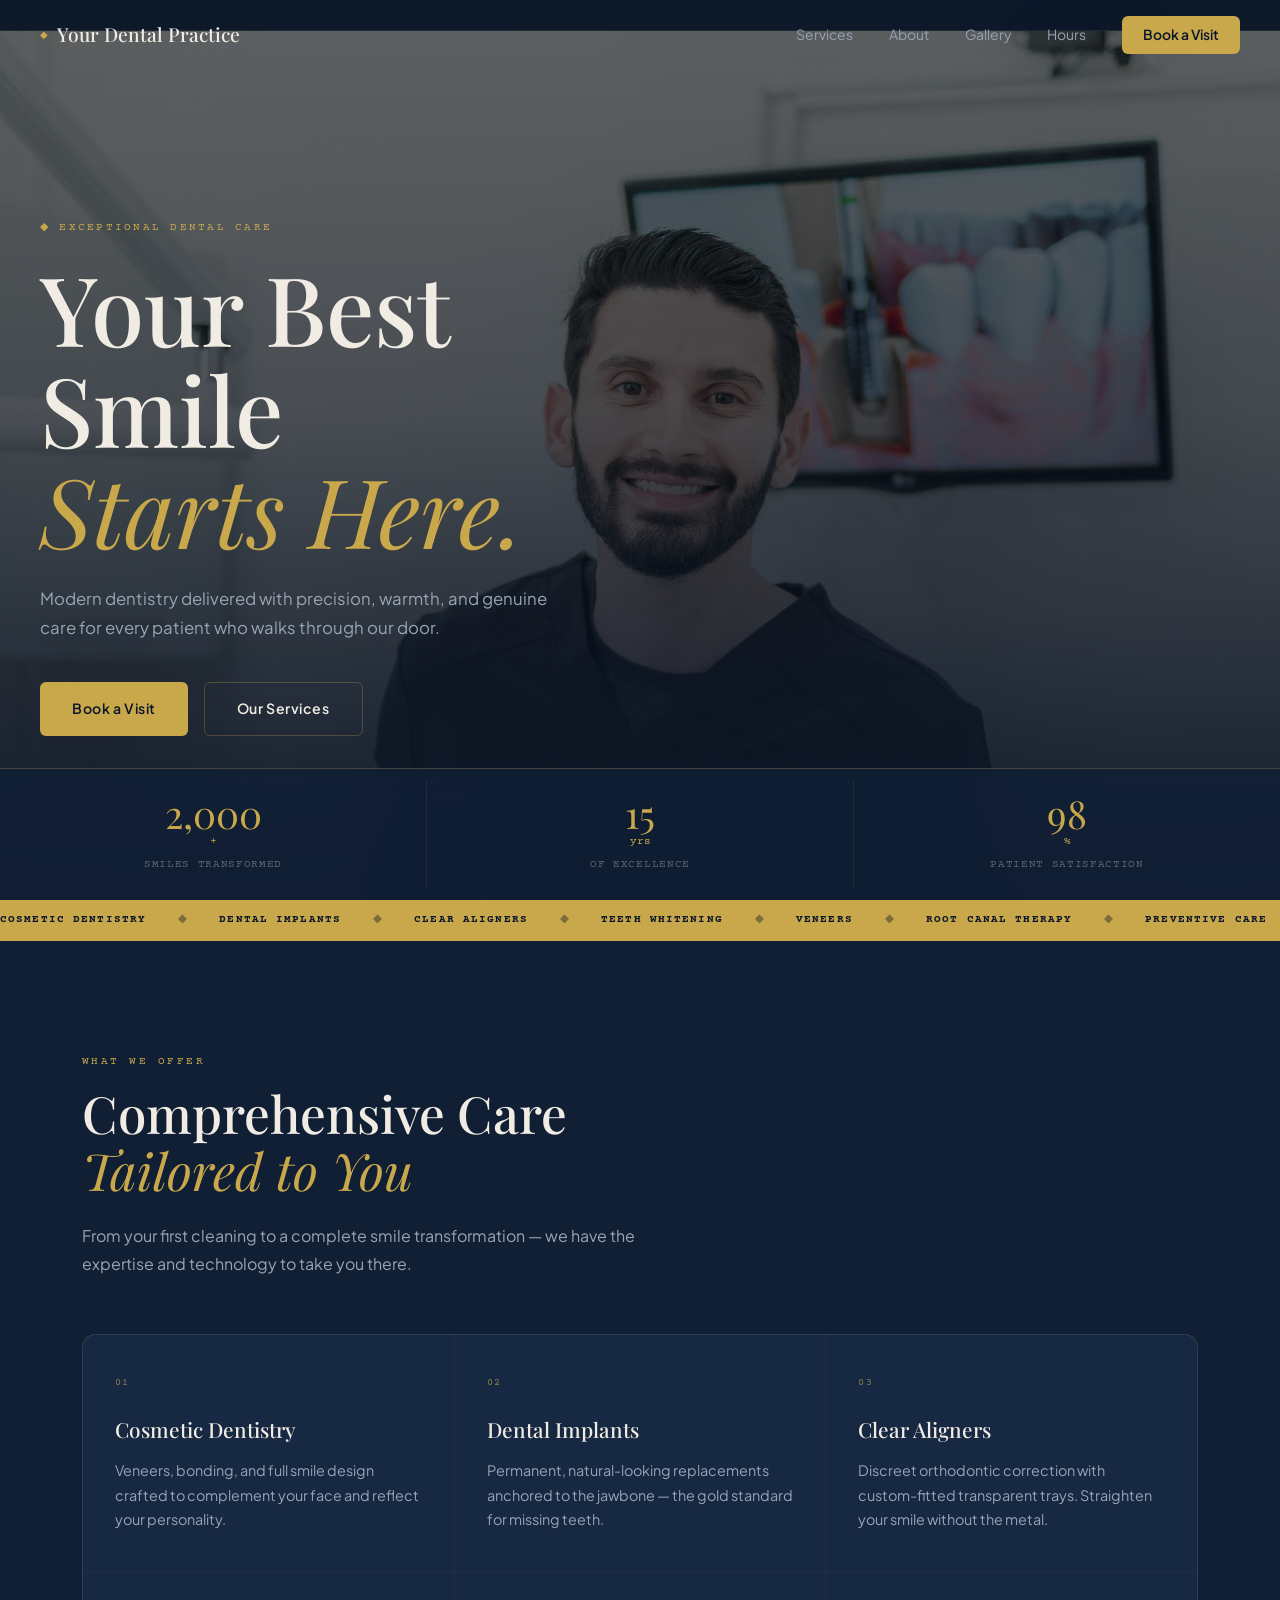
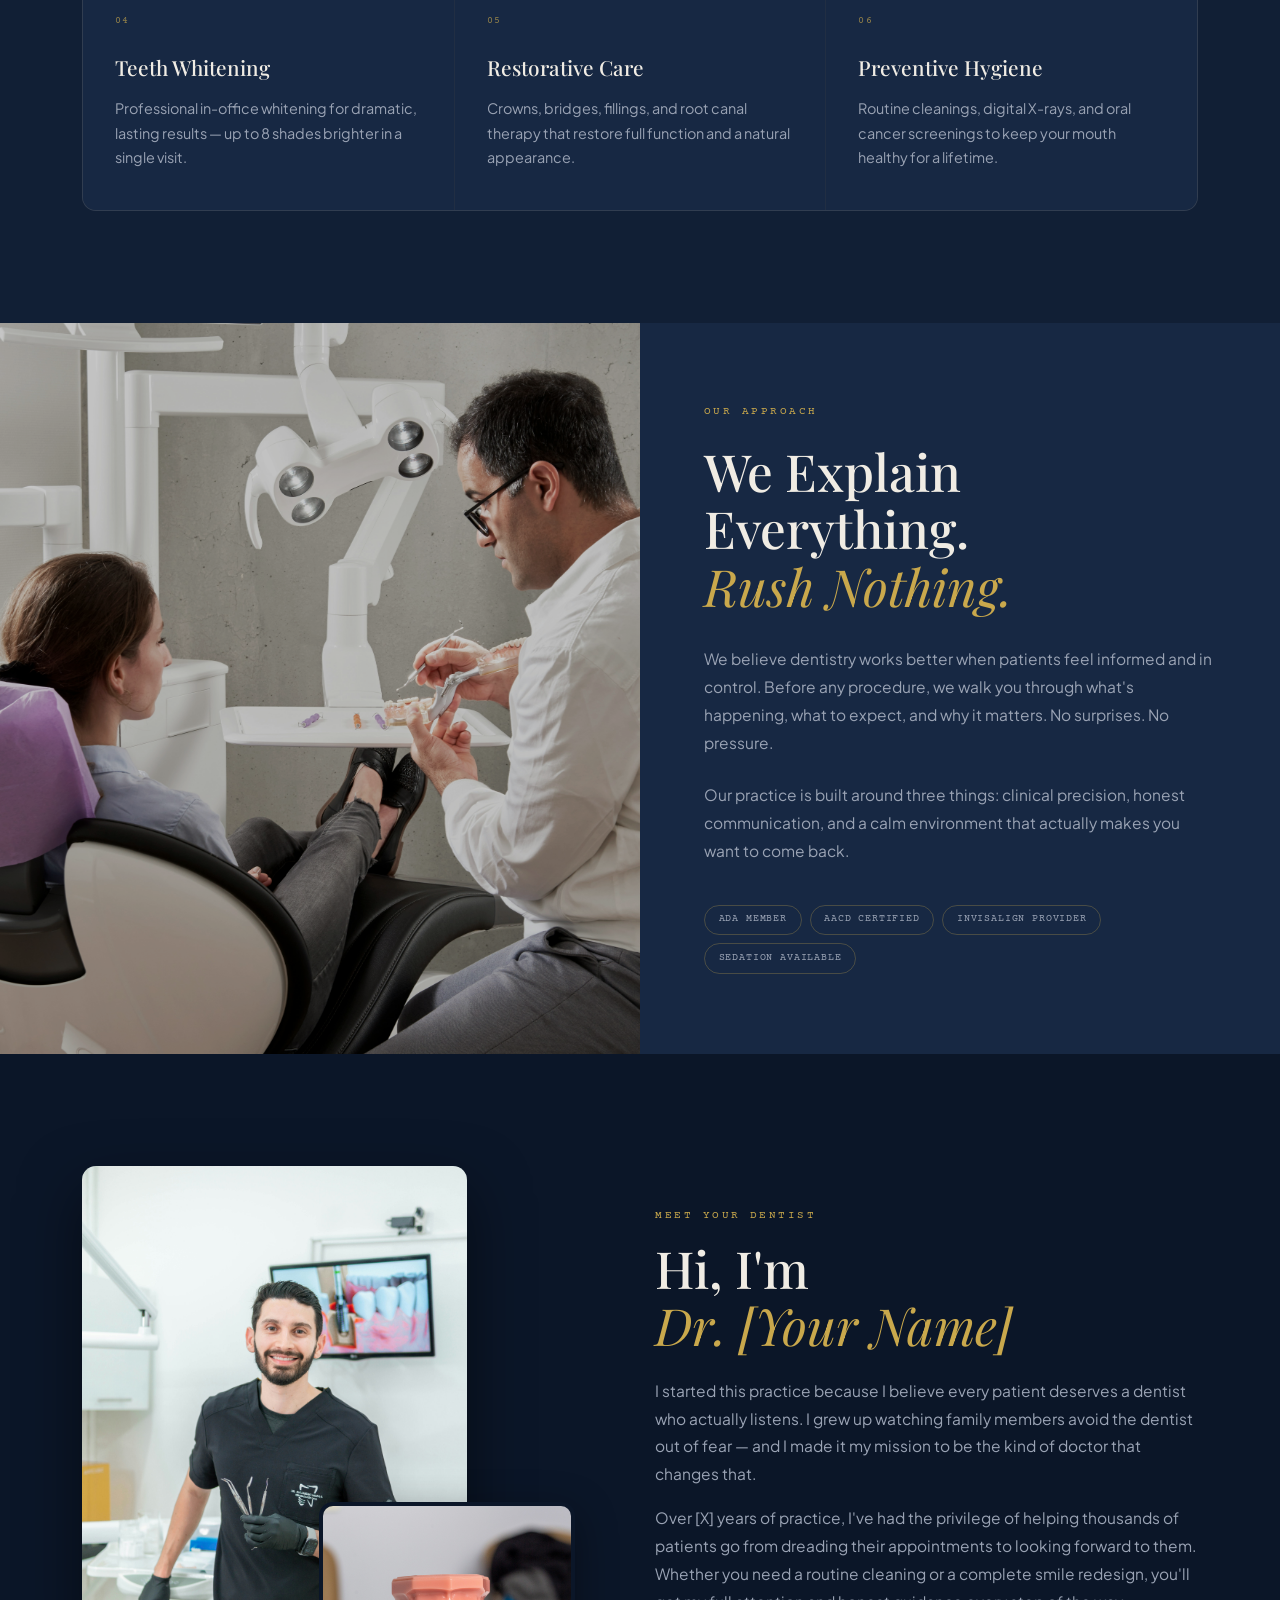
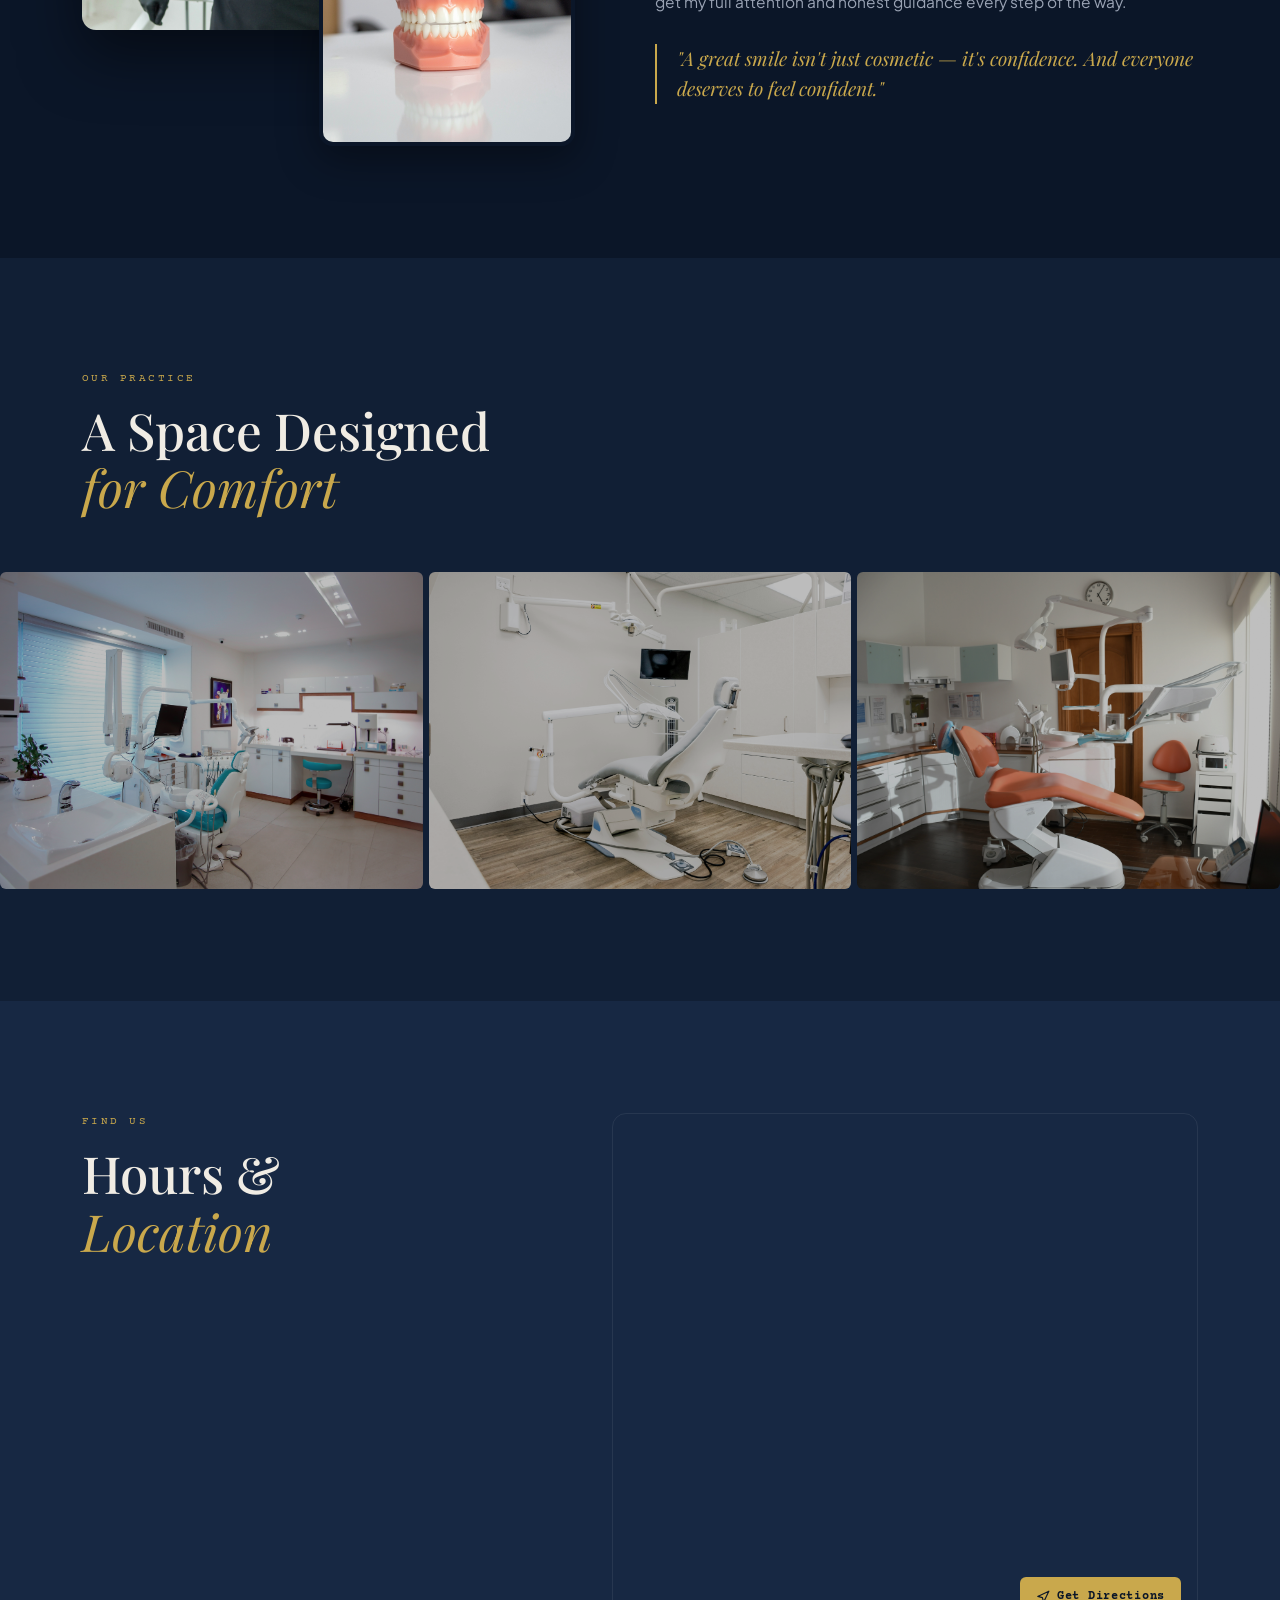
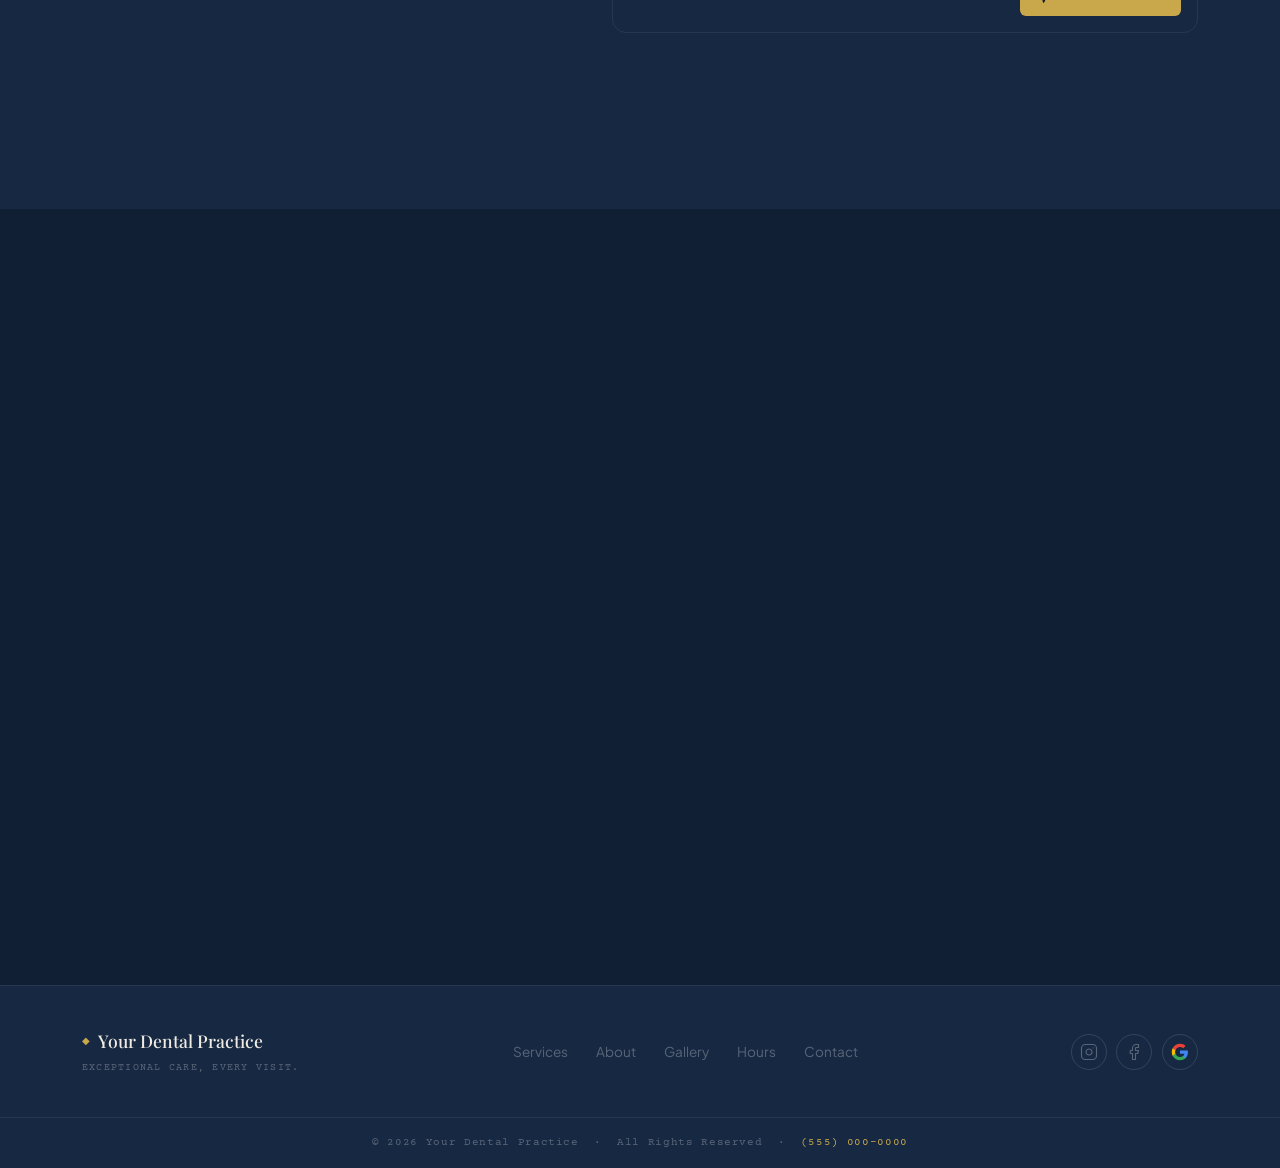
==== commit 38409ff0: "Add files via upload" ====
--- a/index.html
+++ b/index.html
@@ -3,408 +3,295 @@
 <head>
   <meta charset="UTF-8" />
   <meta name="viewport" content="width=device-width, initial-scale=1.0" />
-  <title>Luminate Dental — Precision. Comfort. Care.</title>
+  <title>Your Dental Practice — Exceptional Care, Every Visit</title>
   <link rel="preconnect" href="https://fonts.googleapis.com" />
   <link rel="preconnect" href="https://fonts.gstatic.com" crossorigin />
-  <link href="https://fonts.googleapis.com/css2?family=Cormorant+Garamond:ital,wght@0,300;0,400;0,600;1,300;1,400&family=DM+Sans:wght@300;400;500&family=Space+Mono:wght@400;700&display=swap" rel="stylesheet" />
+  <link href="https://fonts.googleapis.com/css2?family=Playfair+Display:ital,wght@0,400;0,500;0,700;1,400;1,500&family=Plus+Jakarta+Sans:wght@300;400;500;600&family=Courier+Prime:wght@400;700&display=swap" rel="stylesheet" />
   <link rel="stylesheet" href="Dental_1.css" />
 </head>
 <body>
 
-  <!-- ── CURSOR ── -->
-  <div class="cursor" id="cursor"></div>
-  <div class="cursor-trail" id="cursorTrail"></div>
-
-  <!-- ── NAV ── -->
-  <nav class="nav" id="nav">
-    <div class="nav-logo">
-      <span class="logo-mark">✦</span>
-      <span class="logo-text">Luminate Dental</span>
-    </div>
-    <ul class="nav-links">
-      <li><a href="#services">Services</a></li>
-      <li><a href="#about">About</a></li>
-      <li><a href="#gallery">Gallery</a></li>
-      <li><a href="#hours">Hours</a></li>
-      <li><a href="#contact">Contact</a></li>
-    </ul>
-    <a href="#contact" class="nav-cta">Book Now</a>
-    <button class="nav-burger" id="navBurger" aria-label="Open menu" aria-expanded="false">
+  <header class="nav" id="nav">
+    <a href="#hero" class="nav-logo">
+      <span class="logo-icon">&#9670;</span>
+      <span>Your Dental Practice</span>
+    </a>
+    <nav class="nav-links" aria-label="Main navigation">
+      <a href="#services">Services</a>
+      <a href="#about">About</a>
+      <a href="#gallery">Gallery</a>
+      <a href="#hours">Hours</a>
+      <a href="#contact" class="nav-book">Book a Visit</a>
+    </nav>
+    <button class="burger" id="burger" aria-label="Open menu" aria-expanded="false">
       <span></span><span></span><span></span>
     </button>
-  </nav>
-
-  <!-- Mobile menu -->
-  <div class="mobile-menu" id="mobileMenu">
-    <ul>
-      <li><a href="#services" class="mobile-link">Services</a></li>
-      <li><a href="#about"    class="mobile-link">About</a></li>
-      <li><a href="#gallery"  class="mobile-link">Gallery</a></li>
-      <li><a href="#hours"    class="mobile-link">Hours &amp; Location</a></li>
-      <li><a href="#contact"  class="mobile-link">Contact</a></li>
-      <li><a href="#contact"  class="mobile-link cta-link">Book Now ✦</a></li>
-    </ul>
-    <div class="mobile-social">
-      <a href="https://instagram.com/luminatedental" target="_blank" rel="noopener noreferrer" aria-label="Instagram">
-        <svg viewBox="0 0 24 24" fill="none" stroke="currentColor" stroke-width="1.6" stroke-linecap="round" stroke-linejoin="round" width="20" height="20"><rect x="2" y="2" width="20" height="20" rx="5"/><path d="M16 11.37A4 4 0 1 1 12.63 8 4 4 0 0 1 16 11.37z"/><line x1="17.5" y1="6.5" x2="17.51" y2="6.5"/></svg>
+  </header>
+
+  <div class="mobile-nav" id="mobileNav">
+    <a href="#services" class="mn-link">Services</a>
+    <a href="#about"    class="mn-link">About</a>
+    <a href="#gallery"  class="mn-link">Gallery</a>
+    <a href="#hours"    class="mn-link">Hours &amp; Location</a>
+    <a href="#contact"  class="mn-link">Contact</a>
+    <a href="#contact"  class="mn-link mn-cta">Book a Visit &#9670;</a>
+    <div class="mn-social">
+      <a href="#" target="_blank" rel="noopener" aria-label="Instagram">
+        <svg viewBox="0 0 24 24" fill="none" stroke="currentColor" stroke-width="1.5" stroke-linecap="round" stroke-linejoin="round" width="20" height="20"><rect x="2" y="2" width="20" height="20" rx="5"/><path d="M16 11.37A4 4 0 1 1 12.63 8 4 4 0 0 1 16 11.37z"/><line x1="17.5" y1="6.5" x2="17.51" y2="6.5"/></svg>
       </a>
-      <a href="https://facebook.com/luminatedental" target="_blank" rel="noopener noreferrer" aria-label="Facebook">
-        <svg viewBox="0 0 24 24" fill="none" stroke="currentColor" stroke-width="1.6" stroke-linecap="round" stroke-linejoin="round" width="20" height="20"><path d="M18 2h-3a5 5 0 0 0-5 5v3H7v4h3v8h4v-8h3l1-4h-4V7a1 1 0 0 1 1-1h3z"/></svg>
+      <a href="#" target="_blank" rel="noopener" aria-label="Facebook">
+        <svg viewBox="0 0 24 24" fill="none" stroke="currentColor" stroke-width="1.5" stroke-linecap="round" stroke-linejoin="round" width="20" height="20"><path d="M18 2h-3a5 5 0 0 0-5 5v3H7v4h3v8h4v-8h3l1-4h-4V7a1 1 0 0 1 1-1h3z"/></svg>
       </a>
-      <a href="https://twitter.com/luminatedental" target="_blank" rel="noopener noreferrer" aria-label="Twitter / X">
-        <svg viewBox="0 0 24 24" fill="currentColor" width="20" height="20"><path d="M18.244 2.25h3.308l-7.227 8.26 8.502 11.24H16.17l-5.214-6.817L4.99 21.75H1.68l7.73-8.835L1.254 2.25H8.08l4.713 6.231zm-1.161 17.52h1.833L7.084 4.126H5.117z"/></svg>
+      <a href="#" target="_blank" rel="noopener" aria-label="Google Reviews">
+        <svg viewBox="0 0 24 24" width="20" height="20"><path d="M22.56 12.25c0-.78-.07-1.53-.2-2.25H12v4.26h5.92c-.26 1.37-1.04 2.53-2.21 3.31v2.77h3.57c2.08-1.92 3.28-4.74 3.28-8.09z" fill="#4285F4"/><path d="M12 23c2.97 0 5.46-.98 7.28-2.66l-3.57-2.77c-.98.66-2.23 1.06-3.71 1.06-2.86 0-5.29-1.93-6.16-4.53H2.18v2.84C3.99 20.53 7.7 23 12 23z" fill="#34A853"/><path d="M5.84 14.09c-.22-.66-.35-1.36-.35-2.09s.13-1.43.35-2.09V7.07H2.18C1.43 8.55 1 10.22 1 12s.43 3.45 1.18 4.93l2.85-2.22.81-.62z" fill="#FBBC05"/><path d="M12 5.38c1.62 0 3.06.56 4.21 1.64l3.15-3.15C17.45 2.09 14.97 1 12 1 7.7 1 3.99 3.47 2.18 7.07l3.66 2.84c.87-2.6 3.3-4.53 6.16-4.53z" fill="#EA4335"/></svg>
       </a>
     </div>
   </div>
 
-  <!-- ── HERO ── -->
+  <!-- HERO -->
   <section class="hero" id="hero">
-    <div class="hero-bg">
-      <img src="d-dental-office-yuTlQYeehHs-unsplash.jpg" alt="Modern dental office" class="hero-img" />
-      <div class="hero-overlay"></div>
+    <div class="hero-img-wrap">
+      <img src="laurent-yasiel-607-cXjrge4-unsplash.jpg" alt="Your dental team" class="hero-img" />
+      <div class="hero-scrim"></div>
     </div>
     <div class="hero-content">
-      <p class="hero-eyebrow reveal" data-delay="0">Phoenix's Premier Dental Studio</p>
-      <h1 class="hero-title reveal" data-delay="100">
-        <span class="line">Where Precision</span>
-        <span class="line italic">meets Artistry.</span>
+      <p class="hero-tag reveal">&#9670; Exceptional Dental Care</p>
+      <h1 class="hero-title reveal" data-delay="120">
+        Your Best Smile<br /><em>Starts Here.</em>
       </h1>
-      <p class="hero-sub reveal" data-delay="200">Advanced dental care in an environment designed for your comfort. From routine cleanings to full smile transformations.</p>
-      <div class="hero-actions reveal" data-delay="300">
-        <a href="#contact" class="btn btn-primary">Schedule a Visit</a>
-        <a href="#services" class="btn btn-ghost">Explore Services</a>
-      </div>
-    </div>
-    <div class="hero-scroll-hint">
-      <span>Scroll</span>
-      <div class="scroll-line"></div>
-    </div>
-    <div class="hero-stat-bar reveal" data-delay="400">
-      <div class="stat"><span class="stat-num" data-target="2400">0</span><sup>+</sup><p>Smiles Transformed</p></div>
-      <div class="stat-divider"></div>
-      <div class="stat"><span class="stat-num" data-target="18">0</span><sup>yrs</sup><p>of Excellence</p></div>
-      <div class="stat-divider"></div>
-      <div class="stat"><span class="stat-num" data-target="99">0</span><sup>%</sup><p>Patient Satisfaction</p></div>
-    </div>
-  </section>
-
-  <!-- ── MARQUEE ── -->
-  <div class="marquee-wrap">
-    <div class="marquee-track">
-      <span>Cosmetic Dentistry</span><span class="dot">✦</span>
-      <span>Implants</span><span class="dot">✦</span>
-      <span>Invisalign</span><span class="dot">✦</span>
-      <span>Teeth Whitening</span><span class="dot">✦</span>
-      <span>Root Canal</span><span class="dot">✦</span>
-      <span>Veneers</span><span class="dot">✦</span>
-      <span>Emergency Care</span><span class="dot">✦</span>
-      <span>Pediatric Dentistry</span><span class="dot">✦</span>
-      <span>Cosmetic Dentistry</span><span class="dot">✦</span>
-      <span>Implants</span><span class="dot">✦</span>
-      <span>Invisalign</span><span class="dot">✦</span>
-      <span>Teeth Whitening</span><span class="dot">✦</span>
-      <span>Root Canal</span><span class="dot">✦</span>
-      <span>Veneers</span><span class="dot">✦</span>
-      <span>Emergency Care</span><span class="dot">✦</span>
-      <span>Pediatric Dentistry</span><span class="dot">✦</span>
+      <p class="hero-sub reveal" data-delay="240">Modern dentistry delivered with precision, warmth, and genuine care for every patient who walks through our door.</p>
+      <div class="hero-ctas reveal" data-delay="360">
+        <a href="#contact" class="btn btn-gold">Book a Visit</a>
+        <a href="#services" class="btn btn-outline">Our Services</a>
+      </div>
+    </div>
+    <div class="hero-stats reveal" data-delay="480">
+      <div class="hstat"><span class="hstat-n" data-target="2000">0</span><sup>+</sup><p>Smiles Transformed</p></div>
+      <div class="hstat-div"></div>
+      <div class="hstat"><span class="hstat-n" data-target="15">0</span><sup> yrs</sup><p>of Excellence</p></div>
+      <div class="hstat-div"></div>
+      <div class="hstat"><span class="hstat-n" data-target="98">0</span><sup>%</sup><p>Patient Satisfaction</p></div>
+    </div>
+  </section>
+
+  <!-- MARQUEE -->
+  <div class="marquee-bar" aria-hidden="true">
+    <div class="marquee-inner">
+      <span>Cosmetic Dentistry</span><span class="sep">&#9670;</span>
+      <span>Dental Implants</span><span class="sep">&#9670;</span>
+      <span>Clear Aligners</span><span class="sep">&#9670;</span>
+      <span>Teeth Whitening</span><span class="sep">&#9670;</span>
+      <span>Veneers</span><span class="sep">&#9670;</span>
+      <span>Root Canal Therapy</span><span class="sep">&#9670;</span>
+      <span>Preventive Care</span><span class="sep">&#9670;</span>
+      <span>Emergency Dentistry</span><span class="sep">&#9670;</span>
+      <span>Cosmetic Dentistry</span><span class="sep">&#9670;</span>
+      <span>Dental Implants</span><span class="sep">&#9670;</span>
+      <span>Clear Aligners</span><span class="sep">&#9670;</span>
+      <span>Teeth Whitening</span><span class="sep">&#9670;</span>
+      <span>Veneers</span><span class="sep">&#9670;</span>
+      <span>Root Canal Therapy</span><span class="sep">&#9670;</span>
+      <span>Preventive Care</span><span class="sep">&#9670;</span>
+      <span>Emergency Dentistry</span><span class="sep">&#9670;</span>
     </div>
   </div>
 
-  <!-- ── SERVICES ── -->
+  <!-- SERVICES -->
   <section class="services" id="services">
     <div class="container">
-      <div class="section-header">
-        <p class="section-eyebrow reveal">What We Offer</p>
-        <h2 class="section-title reveal">Comprehensive Care,<br /><em>Tailored to You</em></h2>
+      <div class="section-head">
+        <p class="eyebrow reveal">What We Offer</p>
+        <h2 class="section-title reveal" data-delay="80">Comprehensive Care<br /><em>Tailored to You</em></h2>
+        <p class="section-sub reveal" data-delay="160">From your first cleaning to a complete smile transformation — we have the expertise and technology to take you there.</p>
       </div>
       <div class="services-grid">
-
-        <div class="service-card reveal" data-delay="0">
-          <div class="service-icon">◈</div>
-          <h3>Cosmetic Dentistry</h3>
-          <p>Veneers, bonding, and smile design to craft the aesthetic you've always envisioned.</p>
-          <a href="#contact" class="service-link">Learn more →</a>
-        </div>
-
-        <div class="service-card reveal" data-delay="80">
-          <div class="service-icon">◇</div>
-          <h3>Dental Implants</h3>
-          <p>Permanent, natural-looking tooth replacements anchored directly to the jawbone.</p>
-          <a href="#contact" class="service-link">Learn more →</a>
-        </div>
-
-        <div class="service-card reveal" data-delay="160">
-          <div class="service-icon">◉</div>
-          <h3>Clear Aligners</h3>
-          <p>Discreet orthodontic correction with custom-fitted transparent aligner trays.</p>
-          <a href="#contact" class="service-link">Learn more →</a>
-        </div>
-
-        <div class="service-card reveal" data-delay="240">
-          <div class="service-icon">◆</div>
-          <h3>Teeth Whitening</h3>
-          <p>Professional-grade in-office whitening for results up to 8 shades brighter.</p>
-          <a href="#contact" class="service-link">Learn more →</a>
-        </div>
-
-        <div class="service-card reveal" data-delay="320">
-          <div class="service-icon">⬡</div>
-          <h3>Restorative Care</h3>
-          <p>Crowns, bridges, fillings and root canal therapy to restore full function.</p>
-          <a href="#contact" class="service-link">Learn more →</a>
-        </div>
-
-        <div class="service-card reveal" data-delay="400">
-          <div class="service-icon">◎</div>
-          <h3>Preventive Hygiene</h3>
-          <p>Routine cleanings, digital X-rays, and oral cancer screenings to keep you healthy.</p>
-          <a href="#contact" class="service-link">Learn more →</a>
-        </div>
-
-      </div>
-    </div>
-  </section>
-
-  <!-- ── ABOUT ── -->
+        <div class="scard reveal"><div class="scard-num">01</div><h3>Cosmetic Dentistry</h3><p>Veneers, bonding, and full smile design crafted to complement your face and reflect your personality.</p></div>
+        <div class="scard reveal" data-delay="80"><div class="scard-num">02</div><h3>Dental Implants</h3><p>Permanent, natural-looking replacements anchored to the jawbone — the gold standard for missing teeth.</p></div>
+        <div class="scard reveal" data-delay="160"><div class="scard-num">03</div><h3>Clear Aligners</h3><p>Discreet orthodontic correction with custom-fitted transparent trays. Straighten your smile without the metal.</p></div>
+        <div class="scard reveal" data-delay="240"><div class="scard-num">04</div><h3>Teeth Whitening</h3><p>Professional in-office whitening for dramatic, lasting results — up to 8 shades brighter in a single visit.</p></div>
+        <div class="scard reveal" data-delay="320"><div class="scard-num">05</div><h3>Restorative Care</h3><p>Crowns, bridges, fillings, and root canal therapy that restore full function and a natural appearance.</p></div>
+        <div class="scard reveal" data-delay="400"><div class="scard-num">06</div><h3>Preventive Hygiene</h3><p>Routine cleanings, digital X-rays, and oral cancer screenings to keep your mouth healthy for a lifetime.</p></div>
+      </div>
+    </div>
+  </section>
+
+  <!-- FEATURE SPLIT -->
+  <section class="feature-split">
+    <div class="fs-img-col">
+      <img src="caroline-lm-QA9fRIi6sFw-unsplash.jpg" alt="Dentist consulting with patient" loading="lazy" />
+    </div>
+    <div class="fs-content">
+      <p class="eyebrow reveal">Our Approach</p>
+      <h2 class="section-title reveal" data-delay="80">We Explain Everything.<br /><em>Rush Nothing.</em></h2>
+      <p class="body-text reveal" data-delay="160">We believe dentistry works better when patients feel informed and in control. Before any procedure, we walk you through what's happening, what to expect, and why it matters. No surprises. No pressure.</p>
+      <p class="body-text reveal" data-delay="240">Our practice is built around three things: clinical precision, honest communication, and a calm environment that actually makes you want to come back.</p>
+      <div class="fs-badges reveal" data-delay="320">
+        <span class="badge">ADA Member</span>
+        <span class="badge">AACD Certified</span>
+        <span class="badge">Invisalign Provider</span>
+        <span class="badge">Sedation Available</span>
+      </div>
+    </div>
+  </section>
+
+  <!-- ABOUT -->
   <section class="about" id="about">
-    <div class="about-image-col">
-      <div class="about-img-stack">
-        <img src="caroline-lm-QA9fRIi6sFw-unsplash.jpg" alt="Dr. Sarah Chen consulting with a patient" class="about-img about-img-main reveal" />
-        <img src="caroline-lm-ux18C551ghI-unsplash.jpg" alt="Precision dental instruments" class="about-img about-img-secondary reveal" data-delay="150" />
-      </div>
-    </div>
-    <div class="about-content">
-      <p class="section-eyebrow reveal">Meet the Team</p>
-      <h2 class="section-title reveal">Hi, I'm Dr. Sarah Chen —<br /><em>Your Phoenix Dentist</em></h2>
-      <p class="about-body reveal" data-delay="100">I grew up in Phoenix and have spent 18 years building a practice rooted in something simple: treating every patient the way I'd want my own family treated. I started Luminate Dental because I believed dentistry could feel less clinical and more human.</p>
-      <p class="about-body reveal" data-delay="180">My team and I combine the latest technology — same-day crowns, 3D imaging, digital scans — with a slow-down, listen-first philosophy. We explain every step, answer every question, and never rush you into a treatment plan you're unsure about.</p>
-      <p class="about-body reveal" data-delay="260">Whether this is your first visit in years or you're ready for a complete smile transformation, you're in the right place. We'd love to meet you.</p>
-      <div class="about-badges reveal" data-delay="340">
-        <div class="badge">ADA Member</div>
-        <div class="badge">AACD Certified</div>
-        <div class="badge">Invisalign Provider</div>
-        <div class="badge">Sedation Certified</div>
-        <div class="badge">18 Yrs Experience</div>
-      </div>
-    </div>
-  </section>
-
-  <!-- ── PROCEDURE HIGHLIGHT ── -->
-  <section class="highlight">
-    <div class="highlight-inner">
-      <img src="jonathan-borba-hl6uG9cHW5A-unsplash.jpg" alt="Dental procedure" class="highlight-img" />
-      <div class="highlight-overlay"></div>
-      <div class="highlight-text">
-        <p class="section-eyebrow">Advanced Technology</p>
-        <h2>Same-Day Crowns.<br /><em>3D Imaging. Digital Scans.</em></h2>
-        <p>We invest in the tools that make your treatment faster, more precise, and more comfortable than ever before.</p>
-        <a href="#contact" class="btn btn-primary">See Our Technology</a>
-      </div>
-    </div>
-  </section>
-
-  <!-- ── GALLERY ── -->
+    <div class="container">
+      <div class="about-inner">
+        <div class="about-img-col">
+          <div class="about-img-frame reveal">
+            <img src="laurent-yasiel-607-cXjrge4-unsplash.jpg" alt="Your dentist" loading="lazy" />
+            <div class="about-img-accent"></div>
+          </div>
+          <div class="about-img-sub reveal" data-delay="150">
+            <img src="enis-yavuz-4u2fG9mqGvQ-unsplash.jpg" alt="Dental model" loading="lazy" />
+          </div>
+        </div>
+        <div class="about-text">
+          <p class="eyebrow reveal">Meet Your Dentist</p>
+          <h2 class="section-title reveal" data-delay="80">Hi, I'm<br /><em>Dr. [Your Name]</em></h2>
+          <p class="body-text reveal" data-delay="160">I started this practice because I believe every patient deserves a dentist who actually listens. I grew up watching family members avoid the dentist out of fear — and I made it my mission to be the kind of doctor that changes that.</p>
+          <p class="body-text reveal" data-delay="240">Over [X] years of practice, I've had the privilege of helping thousands of patients go from dreading their appointments to looking forward to them. Whether you need a routine cleaning or a complete smile redesign, you'll get my full attention and honest guidance every step of the way.</p>
+          <blockquote class="about-quote reveal" data-delay="320">"A great smile isn't just cosmetic — it's confidence. And everyone deserves to feel confident."</blockquote>
+        </div>
+      </div>
+    </div>
+  </section>
+
+  <!-- GALLERY -->
   <section class="gallery" id="gallery">
     <div class="container">
-      <div class="section-header">
-        <p class="section-eyebrow reveal">Our Practice</p>
-        <h2 class="section-title reveal">A Space Designed<br /><em>for Calm</em></h2>
+      <div class="section-head">
+        <p class="eyebrow reveal">Our Practice</p>
+        <h2 class="section-title reveal" data-delay="80">A Space Designed<br /><em>for Comfort</em></h2>
       </div>
     </div>
     <div class="gallery-grid">
-      <div class="gallery-item reveal">
-        <img src="benyamin-bohlouli-e7MJLM5VGjY-unsplash.jpg" alt="Dental office interior" />
-        <div class="gallery-hover"><span>Modern Operatories</span></div>
-      </div>
-      <div class="gallery-item reveal" data-delay="100">
-        <img src="atikah-akhtar-XJptUS8nbhs-unsplash.jpg" alt="Warm lighting" />
-        <div class="gallery-hover"><span>Warm Lighting</span></div>
-      </div>
-      <div class="gallery-item reveal" data-delay="200">
-        <img src="kari-bjorn-photography-Fdku_oMrDvk-unsplash.jpg" alt="Pristine dental room" />
-        <div class="gallery-hover"><span>Pristine Facilities</span></div>
-      </div>
-    </div>
-  </section>
-
-
-  <!-- ── HOURS & LOCATION ── -->
-  <section class="hours-location" id="hours">
-    <div class="hours-inner">
-
-      <!-- Left col: hours + address + phone -->
-      <div class="hours-info">
-        <p class="section-eyebrow reveal">Find Us</p>
-        <h2 class="section-title reveal">Hours &amp;<br /><em>Location</em></h2>
-
-        <div class="hours-block reveal" data-delay="100">
-          <div class="hours-row">
-            <span class="hours-day">Monday – Friday</span>
-            <span class="hours-time">8:00 am – 6:00 pm</span>
-          </div>
-          <div class="hours-row">
-            <span class="hours-day">Saturday</span>
-            <span class="hours-time">9:00 am – 3:00 pm</span>
-          </div>
-          <div class="hours-row closed">
-            <span class="hours-day">Sunday</span>
-            <span class="hours-time">Closed</span>
-          </div>
-        </div>
-
-        <div class="location-details reveal" data-delay="200">
-          <div class="loc-item">
-            <svg class="loc-icon" viewBox="0 0 24 24" fill="none" stroke="currentColor" stroke-width="1.6" stroke-linecap="round" stroke-linejoin="round" aria-hidden="true"><path d="M12 21C12 21 5 13.5 5 8.5a7 7 0 0 1 14 0c0 5-7 12.5-7 12.5z"/><circle cx="12" cy="8.5" r="2.5"/></svg>
-            <div>
-              <strong>Address</strong>
-              <p>4820 N 16th St, Suite 200<br />Phoenix, AZ 85016</p>
-            </div>
-          </div>
-          <div class="loc-item">
-            <svg class="loc-icon" viewBox="0 0 24 24" fill="none" stroke="currentColor" stroke-width="1.6" stroke-linecap="round" stroke-linejoin="round" aria-hidden="true"><path d="M22 16.92v3a2 2 0 0 1-2.18 2 19.79 19.79 0 0 1-8.63-3.07A19.5 19.5 0 0 1 4.69 12 19.79 19.79 0 0 1 1.61 3.4 2 2 0 0 1 3.6 1.22h3a2 2 0 0 1 2 1.72c.127.96.361 1.903.7 2.81a2 2 0 0 1-.45 2.11L7.91 8.96a16 16 0 0 0 6.13 6.13l.96-.94a2 2 0 0 1 2.11-.45c.907.339 1.85.573 2.81.7A2 2 0 0 1 22 16.92z"/></svg>
-            <div>
-              <strong>Phone</strong>
-              <a href="tel:+16025550182" class="phone-link">(602) 555-0182</a>
-            </div>
-          </div>
-          <div class="loc-item">
-            <svg class="loc-icon" viewBox="0 0 24 24" fill="none" stroke="currentColor" stroke-width="1.6" stroke-linecap="round" stroke-linejoin="round" aria-hidden="true"><rect x="2" y="4" width="20" height="16" rx="2"/><polyline points="2,4 12,13 22,4"/></svg>
-            <div>
-              <strong>Email</strong>
-              <a href="mailto:hello@luminatedental.com" class="email-link">hello@luminatedental.com</a>
-            </div>
-          </div>
-        </div>
-      </div>
-
-      <!-- Right col: Google Maps embed -->
-      <div class="map-wrap reveal" data-delay="150">
-        <iframe
-          title="Luminate Dental Location"
-          src="https://www.google.com/maps/embed?pb=!1m18!1m12!1m3!1d3328.854085320656!2d-112.0569!3d33.4872!2m3!1f0!2f0!3f0!3m2!1i1024!2i768!4f13.1!3m3!1m2!1s0x872b12a4a5be8b97%3A0x0!2s4820+N+16th+St%2C+Phoenix%2C+AZ+85016!5e0!3m2!1sen!2sus!4v1700000000000"
-          width="100%"
-          height="100%"
-          style="border:0;"
-          allowfullscreen=""
-          loading="lazy"
-          referrerpolicy="no-referrer-when-downgrade">
-        </iframe>
-        <a href="https://maps.google.com/?q=4820+N+16th+St,+Phoenix,+AZ+85016" target="_blank" rel="noopener noreferrer" class="map-directions-btn">
-          <svg viewBox="0 0 24 24" fill="none" stroke="currentColor" stroke-width="2" stroke-linecap="round" stroke-linejoin="round" aria-hidden="true" width="16" height="16"><polygon points="3 11 22 2 13 21 11 13 3 11"/></svg>
-          Get Directions
-        </a>
-      </div>
-
-    </div>
-  </section>
-
-  <!-- ── CONTACT ── -->
+      <div class="gitem reveal">
+        <img src="benyamin-bohlouli-e7MJLM5VGjY-unsplash.jpg" alt="Modern dental operatory" loading="lazy" />
+        <div class="gitem-label">Modern Operatories</div>
+      </div>
+      <div class="gitem reveal" data-delay="100">
+        <img src="kari-bjorn-photography-Fdku_oMrDvk-unsplash.jpg" alt="Clean dental suite" loading="lazy" />
+        <div class="gitem-label">Pristine Facilities</div>
+      </div>
+      <div class="gitem reveal" data-delay="200">
+        <img src="atikah-akhtar-XJptUS8nbhs-unsplash.jpg" alt="Bright dental room" loading="lazy" />
+        <div class="gitem-label">Welcoming Environment</div>
+      </div>
+    </div>
+  </section>
+
+  <!-- HOURS -->
+  <section class="hours" id="hours">
+    <div class="container">
+      <div class="hours-inner">
+        <div class="hours-left">
+          <p class="eyebrow reveal">Find Us</p>
+          <h2 class="section-title reveal" data-delay="80">Hours &amp;<br /><em>Location</em></h2>
+          <div class="hours-table reveal" data-delay="160">
+            <div class="hrow"><span>Monday – Friday</span><span class="ht">8:00 am – 6:00 pm</span></div>
+            <div class="hrow"><span>Saturday</span><span class="ht">9:00 am – 3:00 pm</span></div>
+            <div class="hrow closed"><span>Sunday</span><span class="ht">Closed</span></div>
+          </div>
+          <div class="location-list reveal" data-delay="240">
+            <div class="loc-row">
+              <svg viewBox="0 0 24 24" fill="none" stroke="currentColor" stroke-width="1.5" stroke-linecap="round" stroke-linejoin="round" width="18" height="18"><path d="M12 21C12 21 5 13.5 5 8.5a7 7 0 0 1 14 0c0 5-7 12.5-7 12.5z"/><circle cx="12" cy="8.5" r="2.5"/></svg>
+              <div><strong>Address</strong><p>123 Main Street, Suite 100<br />Your City, ST 00000</p></div>
+            </div>
+            <div class="loc-row">
+              <svg viewBox="0 0 24 24" fill="none" stroke="currentColor" stroke-width="1.5" stroke-linecap="round" stroke-linejoin="round" width="18" height="18"><path d="M22 16.92v3a2 2 0 0 1-2.18 2 19.79 19.79 0 0 1-8.63-3.07A19.5 19.5 0 0 1 4.69 12 19.79 19.79 0 0 1 1.61 3.4 2 2 0 0 1 3.6 1.22h3a2 2 0 0 1 2 1.72 12.05 12.05 0 0 0 .7 2.81 2 2 0 0 1-.45 2.11L7.91 8.96a16 16 0 0 0 6.13 6.13l.96-.94a2 2 0 0 1 2.11-.45 12.05 12.05 0 0 0 2.81.7A2 2 0 0 1 22 16.92z"/></svg>
+              <div><strong>Phone</strong><a href="tel:+15550000000" class="phone-link">(555) 000-0000</a></div>
+            </div>
+            <div class="loc-row">
+              <svg viewBox="0 0 24 24" fill="none" stroke="currentColor" stroke-width="1.5" stroke-linecap="round" stroke-linejoin="round" width="18" height="18"><rect x="2" y="4" width="20" height="16" rx="2"/><polyline points="2,4 12,13 22,4"/></svg>
+              <div><strong>Email</strong><a href="mailto:hello@yourpractice.com" class="phone-link">hello@yourpractice.com</a></div>
+            </div>
+          </div>
+        </div>
+        <div class="map-col reveal" data-delay="160">
+          <div class="map-wrap">
+            <iframe title="Practice Location" src="https://www.google.com/maps/embed?pb=!1m18!1m12!1m3!1d3022.9663095343073!2d-73.98823492357275!3d40.757977571392!2m3!1f0!2f0!3f0!3m2!1i1024!2i768!4f13.1!3m3!1m2!1s0x89c25855c6480299%3A0x55194ec5a1ae072e!2sTimes+Square!5e0!3m2!1sen!2sus!4v1700000000000" width="100%" height="100%" style="border:0;" allowfullscreen="" loading="lazy" referrerpolicy="no-referrer-when-downgrade"></iframe>
+            <a href="https://maps.google.com" target="_blank" rel="noopener noreferrer" class="directions-btn">
+              <svg viewBox="0 0 24 24" fill="none" stroke="currentColor" stroke-width="2" stroke-linecap="round" stroke-linejoin="round" width="14" height="14"><polygon points="3 11 22 2 13 21 11 13 3 11"/></svg>
+              Get Directions
+            </a>
+          </div>
+        </div>
+      </div>
+    </div>
+  </section>
+
+  <!-- CONTACT -->
   <section class="contact" id="contact">
-    <div class="contact-inner">
-
-      <div class="contact-info">
-        <p class="section-eyebrow reveal">Get In Touch</p>
-        <h2 class="section-title reveal">Ready for Your<br /><em>Best Smile?</em></h2>
-        <p class="contact-blurb reveal" data-delay="80">Fill out the form and we'll get back to you within one business day to confirm your appointment or answer any questions.</p>
-
-        <div class="contact-quick reveal" data-delay="160">
-          <a href="tel:+16025550182" class="quick-link">
-            <svg viewBox="0 0 24 24" fill="none" stroke="currentColor" stroke-width="1.6" stroke-linecap="round" stroke-linejoin="round" width="18" height="18" aria-hidden="true"><path d="M22 16.92v3a2 2 0 0 1-2.18 2 19.79 19.79 0 0 1-8.63-3.07A19.5 19.5 0 0 1 4.69 12 19.79 19.79 0 0 1 1.61 3.4 2 2 0 0 1 3.6 1.22h3a2 2 0 0 1 2 1.72c.127.96.361 1.903.7 2.81a2 2 0 0 1-.45 2.11L7.91 8.96a16 16 0 0 0 6.13 6.13l.96-.94a2 2 0 0 1 2.11-.45c.907.339 1.85.573 2.81.7A2 2 0 0 1 22 16.92z"/></svg>
-            (602) 555-0182
+    <div class="container">
+      <div class="contact-inner">
+        <div class="contact-left">
+          <p class="eyebrow reveal">Get In Touch</p>
+          <h2 class="section-title reveal" data-delay="80">Ready for Your<br /><em>Best Smile?</em></h2>
+          <p class="body-text reveal" data-delay="160">Fill out the form and we'll get back to you within one business day. No pressure, no commitment — just a friendly conversation about your smile.</p>
+          <a href="tel:+15550000000" class="call-link reveal" data-delay="240">
+            <svg viewBox="0 0 24 24" fill="none" stroke="currentColor" stroke-width="1.5" stroke-linecap="round" stroke-linejoin="round" width="20" height="20"><path d="M22 16.92v3a2 2 0 0 1-2.18 2 19.79 19.79 0 0 1-8.63-3.07A19.5 19.5 0 0 1 4.69 12 19.79 19.79 0 0 1 1.61 3.4 2 2 0 0 1 3.6 1.22h3a2 2 0 0 1 2 1.72 12.05 12.05 0 0 0 .7 2.81 2 2 0 0 1-.45 2.11L7.91 8.96a16 16 0 0 0 6.13 6.13l.96-.94a2 2 0 0 1 2.11-.45 12.05 12.05 0 0 0 2.81.7A2 2 0 0 1 22 16.92z"/></svg>
+            (555) 000-0000
           </a>
-        </div>
-
-        <!-- Social media links -->
-        <div class="social-links reveal" data-delay="240">
-          <p class="social-label">Follow Us</p>
-          <div class="social-icons">
-            <a href="https://instagram.com/luminatedental" target="_blank" rel="noopener noreferrer" aria-label="Instagram" class="social-icon-link">
-              <svg viewBox="0 0 24 24" fill="none" stroke="currentColor" stroke-width="1.6" stroke-linecap="round" stroke-linejoin="round" width="22" height="22"><rect x="2" y="2" width="20" height="20" rx="5"/><path d="M16 11.37A4 4 0 1 1 12.63 8 4 4 0 0 1 16 11.37z"/><line x1="17.5" y1="6.5" x2="17.51" y2="6.5"/></svg>
-              <span>Instagram</span>
-            </a>
-            <a href="https://facebook.com/luminatedental" target="_blank" rel="noopener noreferrer" aria-label="Facebook" class="social-icon-link">
-              <svg viewBox="0 0 24 24" fill="none" stroke="currentColor" stroke-width="1.6" stroke-linecap="round" stroke-linejoin="round" width="22" height="22"><path d="M18 2h-3a5 5 0 0 0-5 5v3H7v4h3v8h4v-8h3l1-4h-4V7a1 1 0 0 1 1-1h3z"/></svg>
-              <span>Facebook</span>
-            </a>
-            <a href="https://twitter.com/luminatedental" target="_blank" rel="noopener noreferrer" aria-label="Twitter / X" class="social-icon-link">
-              <svg viewBox="0 0 24 24" fill="currentColor" width="22" height="22"><path d="M18.244 2.25h3.308l-7.227 8.26 8.502 11.24H16.17l-5.214-6.817L4.99 21.75H1.68l7.73-8.835L1.254 2.25H8.08l4.713 6.231zm-1.161 17.52h1.833L7.084 4.126H5.117z"/></svg>
-              <span>Twitter / X</span>
-            </a>
-            <a href="https://g.page/luminatedental/review" target="_blank" rel="noopener noreferrer" aria-label="Google Reviews" class="social-icon-link">
-              <svg viewBox="0 0 24 24" width="22" height="22"><path d="M22.56 12.25c0-.78-.07-1.53-.2-2.25H12v4.26h5.92c-.26 1.37-1.04 2.53-2.21 3.31v2.77h3.57c2.08-1.92 3.28-4.74 3.28-8.09z" fill="#4285F4"/><path d="M12 23c2.97 0 5.46-.98 7.28-2.66l-3.57-2.77c-.98.66-2.23 1.06-3.71 1.06-2.86 0-5.29-1.93-6.16-4.53H2.18v2.84C3.99 20.53 7.7 23 12 23z" fill="#34A853"/><path d="M5.84 14.09c-.22-.66-.35-1.36-.35-2.09s.13-1.43.35-2.09V7.07H2.18C1.43 8.55 1 10.22 1 12s.43 3.45 1.18 4.93l2.85-2.22.81-.62z" fill="#FBBC05"/><path d="M12 5.38c1.62 0 3.06.56 4.21 1.64l3.15-3.15C17.45 2.09 14.97 1 12 1 7.7 1 3.99 3.47 2.18 7.07l3.66 2.84c.87-2.6 3.3-4.53 6.16-4.53z" fill="#EA4335"/></svg>
-              <span>Google Reviews</span>
-            </a>
-          </div>
-        </div>
-      </div>
-
-      <div class="contact-form-wrap reveal" data-delay="200">
-        <form class="contact-form" id="contactForm" novalidate>
-          <div class="form-row">
-            <div class="form-group">
-              <label for="fname">First Name <span class="req">*</span></label>
-              <input type="text" id="fname" name="fname" placeholder="Jane" required autocomplete="given-name" />
-            </div>
-            <div class="form-group">
-              <label for="lname">Last Name <span class="req">*</span></label>
-              <input type="text" id="lname" name="lname" placeholder="Doe" required autocomplete="family-name" />
-            </div>
-          </div>
-          <div class="form-group">
-            <label for="email">Email <span class="req">*</span></label>
-            <input type="email" id="email" name="email" placeholder="jane@example.com" required autocomplete="email" />
-          </div>
-          <div class="form-group">
-            <label for="phone">Phone <span class="req">*</span></label>
-            <input type="tel" id="phone" name="phone" placeholder="(602) 555-0000" required autocomplete="tel" />
-          </div>
-          <div class="form-group">
-            <label for="message">Message <span class="req">*</span></label>
-            <textarea id="message" name="message" rows="5" placeholder="Tell us about your smile goals or what you'd like to discuss…" required></textarea>
-          </div>
-          <button type="submit" class="btn btn-primary btn-full">Send Message ✦</button>
-          <p class="form-success" id="formSuccess">✦ Thank you! We'll be in touch within one business day.</p>
-          <p class="form-error"   id="formError">Please fill in all required fields correctly.</p>
-        </form>
-      </div>
-
-    </div>
-  </section>
-
-  <!-- ── FOOTER ── -->
+          <div class="social-row reveal" data-delay="320">
+            <p class="social-lbl">Follow Us</p>
+            <div class="social-icons">
+              <a href="#" target="_blank" rel="noopener" aria-label="Instagram" class="sicon">
+                <svg viewBox="0 0 24 24" fill="none" stroke="currentColor" stroke-width="1.5" stroke-linecap="round" stroke-linejoin="round" width="20" height="20"><rect x="2" y="2" width="20" height="20" rx="5"/><path d="M16 11.37A4 4 0 1 1 12.63 8 4 4 0 0 1 16 11.37z"/><line x1="17.5" y1="6.5" x2="17.51" y2="6.5"/></svg>
+                <span>Instagram</span>
+              </a>
+              <a href="#" target="_blank" rel="noopener" aria-label="Facebook" class="sicon">
+                <svg viewBox="0 0 24 24" fill="none" stroke="currentColor" stroke-width="1.5" stroke-linecap="round" stroke-linejoin="round" width="20" height="20"><path d="M18 2h-3a5 5 0 0 0-5 5v3H7v4h3v8h4v-8h3l1-4h-4V7a1 1 0 0 1 1-1h3z"/></svg>
+                <span>Facebook</span>
+              </a>
+              <a href="#" target="_blank" rel="noopener" aria-label="Google Reviews" class="sicon">
+                <svg viewBox="0 0 24 24" width="20" height="20"><path d="M22.56 12.25c0-.78-.07-1.53-.2-2.25H12v4.26h5.92c-.26 1.37-1.04 2.53-2.21 3.31v2.77h3.57c2.08-1.92 3.28-4.74 3.28-8.09z" fill="#4285F4"/><path d="M12 23c2.97 0 5.46-.98 7.28-2.66l-3.57-2.77c-.98.66-2.23 1.06-3.71 1.06-2.86 0-5.29-1.93-6.16-4.53H2.18v2.84C3.99 20.53 7.7 23 12 23z" fill="#34A853"/><path d="M5.84 14.09c-.22-.66-.35-1.36-.35-2.09s.13-1.43.35-2.09V7.07H2.18C1.43 8.55 1 10.22 1 12s.43 3.45 1.18 4.93l2.85-2.22.81-.62z" fill="#FBBC05"/><path d="M12 5.38c1.62 0 3.06.56 4.21 1.64l3.15-3.15C17.45 2.09 14.97 1 12 1 7.7 1 3.99 3.47 2.18 7.07l3.66 2.84c.87-2.6 3.3-4.53 6.16-4.53z" fill="#EA4335"/></svg>
+                <span>Google Reviews</span>
+              </a>
+            </div>
+          </div>
+        </div>
+        <div class="contact-form-wrap reveal" data-delay="200">
+          <form id="contactForm" novalidate>
+            <div class="frow">
+              <div class="fgroup"><label for="fname">First Name <span class="req">*</span></label><input type="text" id="fname" name="fname" placeholder="Jane" required autocomplete="given-name" /></div>
+              <div class="fgroup"><label for="lname">Last Name <span class="req">*</span></label><input type="text" id="lname" name="lname" placeholder="Doe" required autocomplete="family-name" /></div>
+            </div>
+            <div class="fgroup"><label for="email">Email <span class="req">*</span></label><input type="email" id="email" name="email" placeholder="jane@example.com" required autocomplete="email" /></div>
+            <div class="fgroup"><label for="phone">Phone <span class="req">*</span></label><input type="tel" id="phone" name="phone" placeholder="(555) 000-0000" required autocomplete="tel" /></div>
+            <div class="fgroup"><label for="message">Message <span class="req">*</span></label><textarea id="message" name="message" rows="4" placeholder="Tell us about your smile goals…" required></textarea></div>
+            <button type="submit" class="btn btn-gold btn-full">Send Message &#9670;</button>
+            <p class="form-ok" id="formOk">&#9670; Thank you! We'll be in touch within one business day.</p>
+            <p class="form-err" id="formErr">Please fill in all required fields correctly.</p>
+          </form>
+        </div>
+      </div>
+    </div>
+  </section>
+
+  <!-- FOOTER -->
   <footer class="footer">
     <div class="footer-inner">
       <div class="footer-brand">
-        <div class="footer-logo">
-          <span class="logo-mark">✦</span>
-          <span class="logo-text">Luminate Dental</span>
-        </div>
-        <p class="footer-tagline">Precision. Comfort. Care.</p>
-      </div>
-      <div class="footer-links">
+        <div class="footer-logo"><span class="logo-icon">&#9670;</span> Your Dental Practice</div>
+        <p>Exceptional Care, Every Visit.</p>
+      </div>
+      <nav class="footer-nav" aria-label="Footer navigation">
         <a href="#services">Services</a>
         <a href="#about">About</a>
         <a href="#gallery">Gallery</a>
         <a href="#hours">Hours</a>
         <a href="#contact">Contact</a>
-      </div>
+      </nav>
       <div class="footer-social">
-        <a href="https://instagram.com/luminatedental" target="_blank" rel="noopener noreferrer" aria-label="Instagram">
-          <svg viewBox="0 0 24 24" fill="none" stroke="currentColor" stroke-width="1.6" stroke-linecap="round" stroke-linejoin="round" width="18" height="18"><rect x="2" y="2" width="20" height="20" rx="5"/><path d="M16 11.37A4 4 0 1 1 12.63 8 4 4 0 0 1 16 11.37z"/><line x1="17.5" y1="6.5" x2="17.51" y2="6.5"/></svg>
-        </a>
-        <a href="https://facebook.com/luminatedental" target="_blank" rel="noopener noreferrer" aria-label="Facebook">
-          <svg viewBox="0 0 24 24" fill="none" stroke="currentColor" stroke-width="1.6" stroke-linecap="round" stroke-linejoin="round" width="18" height="18"><path d="M18 2h-3a5 5 0 0 0-5 5v3H7v4h3v8h4v-8h3l1-4h-4V7a1 1 0 0 1 1-1h3z"/></svg>
-        </a>
-        <a href="https://twitter.com/luminatedental" target="_blank" rel="noopener noreferrer" aria-label="Twitter / X">
-          <svg viewBox="0 0 24 24" fill="currentColor" width="18" height="18"><path d="M18.244 2.25h3.308l-7.227 8.26 8.502 11.24H16.17l-5.214-6.817L4.99 21.75H1.68l7.73-8.835L1.254 2.25H8.08l4.713 6.231zm-1.161 17.52h1.833L7.084 4.126H5.117z"/></svg>
-        </a>
-        <a href="https://g.page/luminatedental/review" target="_blank" rel="noopener noreferrer" aria-label="Google Reviews">
-          <svg viewBox="0 0 24 24" width="18" height="18"><path d="M22.56 12.25c0-.78-.07-1.53-.2-2.25H12v4.26h5.92c-.26 1.37-1.04 2.53-2.21 3.31v2.77h3.57c2.08-1.92 3.28-4.74 3.28-8.09z" fill="#4285F4"/><path d="M12 23c2.97 0 5.46-.98 7.28-2.66l-3.57-2.77c-.98.66-2.23 1.06-3.71 1.06-2.86 0-5.29-1.93-6.16-4.53H2.18v2.84C3.99 20.53 7.7 23 12 23z" fill="#34A853"/><path d="M5.84 14.09c-.22-.66-.35-1.36-.35-2.09s.13-1.43.35-2.09V7.07H2.18C1.43 8.55 1 10.22 1 12s.43 3.45 1.18 4.93l2.85-2.22.81-.62z" fill="#FBBC05"/><path d="M12 5.38c1.62 0 3.06.56 4.21 1.64l3.15-3.15C17.45 2.09 14.97 1 12 1 7.7 1 3.99 3.47 2.18 7.07l3.66 2.84c.87-2.6 3.3-4.53 6.16-4.53z" fill="#EA4335"/></svg>
-        </a>
+        <a href="#" target="_blank" rel="noopener" aria-label="Instagram"><svg viewBox="0 0 24 24" fill="none" stroke="currentColor" stroke-width="1.5" stroke-linecap="round" stroke-linejoin="round" width="18" height="18"><rect x="2" y="2" width="20" height="20" rx="5"/><path d="M16 11.37A4 4 0 1 1 12.63 8 4 4 0 0 1 16 11.37z"/><line x1="17.5" y1="6.5" x2="17.51" y2="6.5"/></svg></a>
+        <a href="#" target="_blank" rel="noopener" aria-label="Facebook"><svg viewBox="0 0 24 24" fill="none" stroke="currentColor" stroke-width="1.5" stroke-linecap="round" stroke-linejoin="round" width="18" height="18"><path d="M18 2h-3a5 5 0 0 0-5 5v3H7v4h3v8h4v-8h3l1-4h-4V7a1 1 0 0 1 1-1h3z"/></svg></a>
+        <a href="#" target="_blank" rel="noopener" aria-label="Google"><svg viewBox="0 0 24 24" width="18" height="18"><path d="M22.56 12.25c0-.78-.07-1.53-.2-2.25H12v4.26h5.92c-.26 1.37-1.04 2.53-2.21 3.31v2.77h3.57c2.08-1.92 3.28-4.74 3.28-8.09z" fill="#4285F4"/><path d="M12 23c2.97 0 5.46-.98 7.28-2.66l-3.57-2.77c-.98.66-2.23 1.06-3.71 1.06-2.86 0-5.29-1.93-6.16-4.53H2.18v2.84C3.99 20.53 7.7 23 12 23z" fill="#34A853"/><path d="M5.84 14.09c-.22-.66-.35-1.36-.35-2.09s.13-1.43.35-2.09V7.07H2.18C1.43 8.55 1 10.22 1 12s.43 3.45 1.18 4.93l2.85-2.22.81-.62z" fill="#FBBC05"/><path d="M12 5.38c1.62 0 3.06.56 4.21 1.64l3.15-3.15C17.45 2.09 14.97 1 12 1 7.7 1 3.99 3.47 2.18 7.07l3.66 2.84c.87-2.6 3.3-4.53 6.16-4.53z" fill="#EA4335"/></svg></a>
       </div>
     </div>
     <div class="footer-bottom">
-      <p>© 2026 Luminate Dental · All Rights Reserved · <a href="tel:+16025550182">(602) 555-0182</a> · Phoenix, AZ</p>
+      <p>© 2026 Your Dental Practice &nbsp;·&nbsp; All Rights Reserved &nbsp;·&nbsp; <a href="tel:+15550000000">(555) 000-0000</a></p>
     </div>
   </footer>
 
--- a/Dental_1.css
+++ b/Dental_1.css
@@ -1,995 +1,226 @@
-/* ─────────────────────────────────────────
-   LUMINATE DENTAL — Dental_1.css
-   Dark luxury with electric teal accents
-   Cormorant Garamond + DM Sans + Space Mono
-───────────────────────────────────────── */
-
-/* ── TOKENS ── */
 :root {
-  --bg:        #0d0f12;
-  --bg-2:      #121519;
-  --bg-3:      #181c22;
-  --surface:   #1e242d;
-  --surface-2: #252d38;
-  --border:    rgba(255,255,255,0.07);
-  --border-2:  rgba(255,255,255,0.12);
-
-  --text-1:    #f0ede8;
-  --text-2:    #9ba3b0;
-  --text-3:    #606876;
-
-  --accent:    #00d4c8;
-  --accent-2:  #00ffe7;
-  --accent-dim:#00d4c826;
-
-  --font-display: 'Cormorant Garamond', Georgia, serif;
-  --font-body:    'DM Sans', sans-serif;
-  --font-mono:    'Space Mono', monospace;
-
-  --radius:    6px;
-  --radius-lg: 14px;
-
-  --nav-h:     72px;
-  --transition: 0.35s cubic-bezier(0.4, 0, 0.2, 1);
-}
-
-/* ── RESET / BASE ── */
-*, *::before, *::after { box-sizing: border-box; margin: 0; padding: 0; }
-html { scroll-behavior: smooth; font-size: 16px; }
-body {
-  background: var(--bg);
-  color: var(--text-1);
-  font-family: var(--font-body);
-  font-weight: 400;
-  line-height: 1.65;
-  overflow-x: hidden;
-  cursor: none;
-}
-img { display: block; width: 100%; height: 100%; object-fit: cover; }
-a { color: inherit; text-decoration: none; }
-ul { list-style: none; }
-button { cursor: none; background: none; border: none; font: inherit; }
-
-/* ── CUSTOM CURSOR ── */
-.cursor {
-  position: fixed; top: 0; left: 0;
-  width: 10px; height: 10px;
-  background: var(--accent);
-  border-radius: 50%;
-  pointer-events: none; z-index: 9999;
-  transform: translate(-50%, -50%);
-  transition: width 0.2s, height 0.2s, background 0.2s;
-}
-.cursor-trail {
-  position: fixed; top: 0; left: 0;
-  width: 32px; height: 32px;
-  border: 1.5px solid var(--accent);
-  border-radius: 50%;
-  pointer-events: none; z-index: 9998;
-  transform: translate(-50%, -50%);
-  transition: transform 0.12s, width 0.2s, height 0.2s, opacity 0.2s;
-  opacity: 0.5;
-}
-body:has(a:hover) .cursor, body:has(button:hover) .cursor { width: 16px; height: 16px; }
-body:has(a:hover) .cursor-trail, body:has(button:hover) .cursor-trail { width: 48px; height: 48px; opacity: 0.2; }
-
-/* ── TYPOGRAPHY HELPERS ── */
-.section-eyebrow {
-  font-family: var(--font-mono);
-  font-size: 0.72rem;
-  letter-spacing: 0.2em;
-  text-transform: uppercase;
-  color: var(--accent);
-  margin-bottom: 0.75rem;
-}
-.section-title {
-  font-family: var(--font-display);
-  font-size: clamp(2rem, 4vw, 3.25rem);
-  font-weight: 300;
-  line-height: 1.15;
-  color: var(--text-1);
-}
-.section-title em { font-style: italic; color: var(--accent); }
-
-/* ── BUTTONS ── */
-.btn {
-  display: inline-flex; align-items: center; gap: 0.5rem;
-  padding: 0.85rem 2rem;
-  font-family: var(--font-body);
-  font-size: 0.9rem;
-  font-weight: 500;
-  letter-spacing: 0.04em;
-  border-radius: var(--radius);
-  transition: var(--transition);
-  white-space: nowrap;
-  cursor: none;
-}
-.btn-primary {
-  background: var(--accent);
-  color: #0d0f12;
-}
-.btn-primary:hover {
-  background: var(--accent-2);
-  box-shadow: 0 0 24px rgba(0, 212, 200, 0.4);
-  transform: translateY(-1px);
-}
-.btn-ghost {
-  border: 1.5px solid var(--border-2);
-  color: var(--text-1);
-}
-.btn-ghost:hover {
-  border-color: var(--accent);
-  color: var(--accent);
-  background: var(--accent-dim);
-}
-.btn-full { width: 100%; justify-content: center; }
-
-/* ── CONTAINER ── */
-.container { max-width: 1200px; margin: 0 auto; padding: 0 2rem; }
-
-/* ── REVEAL ANIMATION ── */
-.reveal {
-  opacity: 0;
-  transform: translateY(28px);
-  transition: opacity 0.7s ease, transform 0.7s ease;
-}
-.reveal.in-view {
-  opacity: 1;
-  transform: translateY(0);
-}
-
-/* ── NAV ── */
-.nav {
-  position: fixed; top: 0; left: 0; right: 0; z-index: 1000;
-  height: var(--nav-h);
-  display: flex; align-items: center; justify-content: space-between;
-  padding: 0 2.5rem;
-  transition: background 0.4s, backdrop-filter 0.4s, border-bottom 0.4s;
-}
-.nav.scrolled {
-  background: rgba(13,15,18,0.88);
-  backdrop-filter: blur(18px);
-  border-bottom: 1px solid var(--border);
-}
-.nav-logo {
-  display: flex; align-items: center; gap: 0.6rem;
-  font-family: var(--font-display);
-  font-size: 1.3rem;
-  font-weight: 600;
-  color: var(--text-1);
-}
-.logo-mark { color: var(--accent); font-size: 1rem; }
-.nav-links {
-  display: flex; gap: 2.5rem;
-}
-.nav-links a {
-  font-size: 0.88rem;
-  font-weight: 400;
-  letter-spacing: 0.02em;
-  color: var(--text-2);
-  transition: color 0.2s;
-  position: relative;
-}
-.nav-links a::after {
-  content: '';
-  position: absolute; bottom: -4px; left: 0;
-  width: 0; height: 1.5px;
-  background: var(--accent);
-  transition: width 0.25s;
-}
-.nav-links a:hover { color: var(--text-1); }
-.nav-links a:hover::after { width: 100%; }
-.nav-cta {
-  font-size: 0.85rem;
-  font-weight: 500;
-  background: var(--accent);
-  color: var(--bg);
-  padding: 0.5rem 1.25rem;
-  border-radius: var(--radius);
-  transition: var(--transition);
-}
-.nav-cta:hover {
-  background: var(--accent-2);
-  box-shadow: 0 0 16px rgba(0,212,200,0.35);
-}
-.nav-burger { display: none; flex-direction: column; gap: 5px; padding: 4px; }
-.nav-burger span {
-  display: block; width: 22px; height: 2px;
-  background: var(--text-1);
-  transition: var(--transition);
-  transform-origin: center;
-}
-.nav-burger.open span:nth-child(1) { transform: translateY(7px) rotate(45deg); }
-.nav-burger.open span:nth-child(2) { opacity: 0; }
-.nav-burger.open span:nth-child(3) { transform: translateY(-7px) rotate(-45deg); }
-
-/* Mobile menu */
-.mobile-menu {
-  position: fixed; top: var(--nav-h); left: 0; right: 0; z-index: 999;
-  background: rgba(13,15,18,0.97);
-  backdrop-filter: blur(20px);
-  padding: 2rem;
-  transform: translateY(-110%);
-  transition: transform 0.4s cubic-bezier(0.4,0,0.2,1);
-  border-bottom: 1px solid var(--border);
-}
-.mobile-menu.open { transform: translateY(0); }
-.mobile-menu ul { display: flex; flex-direction: column; gap: 1.25rem; }
-.mobile-link {
-  font-size: 1.1rem;
-  color: var(--text-2);
-  transition: color 0.2s;
-}
-.mobile-link:hover { color: var(--accent); }
-.mobile-link.cta-link {
-  color: var(--accent);
-  font-weight: 500;
-}
-
-/* ── HERO ── */
-.hero {
-  position: relative;
-  min-height: 100vh;
-  display: flex; align-items: center;
-  padding: var(--nav-h) 0 0;
-  overflow: hidden;
-}
-.hero-bg {
-  position: absolute; inset: 0; z-index: 0;
-}
-.hero-img {
-  width: 100%; height: 100%;
-  object-fit: cover;
-  filter: brightness(0.35) saturate(0.7);
-}
-.hero-overlay {
-  position: absolute; inset: 0;
-  background: linear-gradient(
-    135deg,
-    rgba(13,15,18,0.85) 0%,
-    rgba(13,15,18,0.4) 60%,
-    rgba(0,212,200,0.04) 100%
-  );
-}
-.hero-content {
-  position: relative; z-index: 1;
-  max-width: 740px;
-  padding: 6rem 2.5rem 3rem;
-}
-.hero-eyebrow {
-  font-family: var(--font-mono);
-  font-size: 0.7rem;
-  letter-spacing: 0.22em;
-  text-transform: uppercase;
-  color: var(--accent);
-  margin-bottom: 1.25rem;
-}
-.hero-title {
-  font-family: var(--font-display);
-  font-size: clamp(3rem, 7vw, 6rem);
-  font-weight: 300;
-  line-height: 1.05;
-  color: var(--text-1);
-  margin-bottom: 1.5rem;
-}
-.hero-title .line { display: block; }
-.hero-title .italic { font-style: italic; color: var(--accent); }
-.hero-sub {
-  font-size: 1.05rem;
-  color: var(--text-2);
-  max-width: 520px;
-  margin-bottom: 2.5rem;
-  line-height: 1.75;
-}
-.hero-actions { display: flex; gap: 1rem; flex-wrap: wrap; }
-
-.hero-scroll-hint {
-  position: absolute; bottom: 11rem; right: 2.5rem; z-index: 1;
-  display: flex; flex-direction: column; align-items: center; gap: 0.5rem;
-  font-family: var(--font-mono);
-  font-size: 0.65rem;
-  letter-spacing: 0.15em;
-  color: var(--text-3);
-  writing-mode: vertical-rl;
-}
-.scroll-line {
-  width: 1px; height: 60px;
-  background: linear-gradient(to bottom, var(--accent), transparent);
-  animation: scrollPulse 2s ease-in-out infinite;
-}
-@keyframes scrollPulse {
-  0%,100% { opacity: 0.3; transform: scaleY(1); }
-  50% { opacity: 1; transform: scaleY(1.2); }
-}
-
-.hero-stat-bar {
-  position: absolute; bottom: 0; left: 0; right: 0; z-index: 1;
-  display: flex; align-items: stretch;
-  background: rgba(18,21,25,0.92);
-  backdrop-filter: blur(12px);
-  border-top: 1px solid var(--border);
-}
-.stat {
-  flex: 1;
-  display: flex; flex-direction: column; align-items: center; justify-content: center;
-  padding: 1.75rem 1rem;
-  text-align: center;
-}
-.stat-num {
-  font-family: var(--font-display);
-  font-size: 2.5rem;
-  font-weight: 300;
-  color: var(--accent);
-  line-height: 1;
-}
-.stat sup {
-  font-family: var(--font-mono);
-  font-size: 0.7rem;
-  color: var(--accent);
-  vertical-align: super;
-}
-.stat p {
-  font-size: 0.78rem;
-  color: var(--text-3);
-  letter-spacing: 0.04em;
-  margin-top: 0.3rem;
-  font-family: var(--font-mono);
-}
-.stat-divider { width: 1px; background: var(--border); margin: 0.75rem 0; }
-
-/* ── MARQUEE ── */
-.marquee-wrap {
-  background: var(--accent);
-  overflow: hidden;
-  padding: 0.75rem 0;
-}
-.marquee-track {
-  display: flex; gap: 2.5rem;
-  white-space: nowrap;
-  animation: marquee 30s linear infinite;
-  width: max-content;
-}
-.marquee-track span {
-  font-family: var(--font-mono);
-  font-size: 0.72rem;
-  letter-spacing: 0.1em;
-  text-transform: uppercase;
-  color: var(--bg);
-  font-weight: 700;
-}
-.marquee-track .dot { color: var(--bg); opacity: 0.4; }
-@keyframes marquee {
-  from { transform: translateX(0); }
-  to   { transform: translateX(-50%); }
-}
-
-/* ── SERVICES ── */
-.services {
-  padding: 7rem 0;
-  background: var(--bg-2);
-}
-.section-header { margin-bottom: 3.5rem; }
-.services-grid {
-  display: grid;
-  grid-template-columns: repeat(3, 1fr);
-  gap: 1.5px;
-  border: 1.5px solid var(--border);
-  border-radius: var(--radius-lg);
-  overflow: hidden;
-}
-.service-card {
-  padding: 2.5rem 2rem;
-  background: var(--surface);
-  transition: background 0.3s, transform 0.3s;
-  position: relative;
-  overflow: hidden;
-}
-.service-card::before {
-  content: '';
-  position: absolute; inset: 0;
-  background: linear-gradient(135deg, var(--accent-dim), transparent);
-  opacity: 0;
-  transition: opacity 0.3s;
-}
-.service-card:hover { background: var(--surface-2); }
-.service-card:hover::before { opacity: 1; }
-.service-icon {
-  font-size: 1.5rem;
-  color: var(--accent);
-  margin-bottom: 1.25rem;
-  display: block;
-  transition: transform 0.3s;
-}
-.service-card:hover .service-icon { transform: scale(1.2) rotate(15deg); }
-.service-card h3 {
-  font-family: var(--font-display);
-  font-size: 1.35rem;
-  font-weight: 400;
-  color: var(--text-1);
-  margin-bottom: 0.75rem;
-}
-.service-card p {
-  font-size: 0.9rem;
-  color: var(--text-2);
-  line-height: 1.7;
-  margin-bottom: 1.5rem;
-}
-.service-link {
-  font-size: 0.82rem;
-  font-family: var(--font-mono);
-  color: var(--accent);
-  letter-spacing: 0.04em;
-  transition: letter-spacing 0.2s;
-}
-.service-link:hover { letter-spacing: 0.1em; }
-
-/* ── ABOUT ── */
-.about {
-  padding: 8rem 0;
-  background: var(--bg);
-  display: grid;
-  grid-template-columns: 1fr 1fr;
-  gap: 6rem;
-  align-items: center;
-  max-width: 1200px;
-  margin: 0 auto;
-  padding-left: 2rem;
-  padding-right: 2rem;
-}
-.about-img-stack {
-  position: relative;
-  height: 600px;
-}
-.about-img {
-  border-radius: var(--radius-lg);
-  object-fit: cover;
-}
-.about-img-main {
-  position: absolute;
-  top: 0; left: 0;
-  width: 75%; height: 75%;
-  box-shadow: 0 20px 60px rgba(0,0,0,0.5);
-}
-.about-img-secondary {
-  position: absolute;
-  bottom: 0; right: 0;
-  width: 55%; height: 50%;
-  border: 3px solid var(--bg);
-  box-shadow: 0 12px 40px rgba(0,0,0,0.4);
-}
-.about-body {
-  font-size: 0.98rem;
-  color: var(--text-2);
-  line-height: 1.8;
-  margin-bottom: 1.25rem;
-}
-.about-badges {
-  display: flex; flex-wrap: wrap; gap: 0.6rem;
-  margin-top: 2rem;
-}
-.badge {
-  padding: 0.4rem 0.9rem;
-  border: 1px solid var(--border-2);
-  border-radius: 100px;
-  font-family: var(--font-mono);
-  font-size: 0.7rem;
-  letter-spacing: 0.06em;
-  color: var(--text-2);
-  text-transform: uppercase;
-  transition: border-color 0.2s, color 0.2s;
-}
-.badge:hover { border-color: var(--accent); color: var(--accent); }
-
-/* ── HIGHLIGHT ── */
-.highlight { position: relative; height: 75vh; overflow: hidden; }
-.highlight-img {
-  position: absolute; inset: 0;
-  filter: brightness(0.3) saturate(0.8);
-}
-.highlight-overlay {
-  position: absolute; inset: 0;
-  background: linear-gradient(90deg, rgba(13,15,18,0.9) 0%, transparent 60%);
-}
-.highlight-text {
-  position: relative; z-index: 1;
-  max-width: 600px;
-  padding: 0 3rem;
-  height: 100%;
-  display: flex; flex-direction: column; justify-content: center;
-  gap: 1.25rem;
-}
-.highlight-text .section-eyebrow { margin-bottom: 0; }
-.highlight-text h2 {
-  font-family: var(--font-display);
-  font-size: clamp(2rem, 4.5vw, 3.5rem);
-  font-weight: 300;
-  line-height: 1.15;
-  color: var(--text-1);
-}
-.highlight-text h2 em { font-style: italic; color: var(--accent); }
-.highlight-text p { font-size: 0.98rem; color: var(--text-2); line-height: 1.75; }
-
-/* ── GALLERY ── */
-.gallery {
-  padding: 7rem 0;
-  background: var(--bg-3);
-}
-.gallery-grid {
-  display: grid;
-  grid-template-columns: repeat(3, 1fr);
-  grid-auto-rows: 420px;
-  gap: 6px;
-  margin-top: 3rem;
-}
-.gallery-item {
-  position: relative;
-  overflow: hidden;
-  border-radius: var(--radius);
-}
-.gallery-item img {
-  transition: transform 0.6s ease, filter 0.4s;
-  filter: brightness(0.75) saturate(0.85);
-}
-.gallery-item:hover img { transform: scale(1.07); filter: brightness(0.55) saturate(1); }
-.gallery-hover {
-  position: absolute; inset: 0;
-  display: flex; align-items: flex-end;
-  padding: 1.25rem;
-  opacity: 0;
-  background: linear-gradient(to top, rgba(0,0,0,0.6), transparent);
-  transition: opacity 0.3s;
-}
-.gallery-item:hover .gallery-hover { opacity: 1; }
-.gallery-hover span {
-  font-family: var(--font-mono);
-  font-size: 0.72rem;
-  letter-spacing: 0.1em;
-  text-transform: uppercase;
-  color: var(--accent);
-}
-
-
-/* ── CONTACT ── */
-.contact {
-  padding: 7rem 0;
-  background: var(--bg);
-}
-.contact-inner {
-  max-width: 1200px; margin: 0 auto;
-  padding: 0 2rem;
-  display: grid;
-  grid-template-columns: 1fr 1.2fr;
-  gap: 5rem;
-  align-items: start;
-}
-.contact-details { margin-top: 2.5rem; display: flex; flex-direction: column; gap: 1.75rem; }
-.contact-item {
-  display: flex; gap: 1.1rem; align-items: flex-start;
-}
-.contact-icon {
-  color: var(--accent);
-  font-size: 1.1rem;
-  margin-top: 2px;
-  flex-shrink: 0;
-}
-.contact-item strong { display: block; font-size: 0.85rem; color: var(--text-2); margin-bottom: 0.25rem; }
-.contact-item p { font-size: 0.95rem; color: var(--text-1); line-height: 1.55; }
-
-.contact-form-wrap {
-  background: var(--surface);
-  border: 1px solid var(--border);
-  border-radius: var(--radius-lg);
-  padding: 2.5rem;
-}
-.contact-form { display: flex; flex-direction: column; gap: 1.25rem; }
-.form-row { display: grid; grid-template-columns: 1fr 1fr; gap: 1rem; }
-.form-group { display: flex; flex-direction: column; gap: 0.4rem; }
-.form-group label {
-  font-size: 0.78rem;
-  font-family: var(--font-mono);
-  letter-spacing: 0.06em;
-  text-transform: uppercase;
-  color: var(--text-3);
-}
-.form-group input,
-.form-group select,
-.form-group textarea {
-  background: var(--bg-3);
-  border: 1px solid var(--border-2);
-  border-radius: var(--radius);
-  padding: 0.75rem 1rem;
-  font-family: var(--font-body);
-  font-size: 0.92rem;
-  color: var(--text-1);
-  outline: none;
-  transition: border-color 0.2s, box-shadow 0.2s;
-  width: 100%;
-  cursor: none;
-}
-.form-group select option { background: var(--bg-3); }
-.form-group input:focus,
-.form-group select:focus,
-.form-group textarea:focus {
-  border-color: var(--accent);
-  box-shadow: 0 0 0 3px rgba(0,212,200,0.12);
-}
-.form-group textarea { resize: vertical; min-height: 110px; }
-
-.form-success {
-  display: none;
-  font-size: 0.88rem;
-  color: var(--accent);
-  text-align: center;
-  font-family: var(--font-mono);
-  padding: 0.5rem;
-}
-.form-success.show { display: block; }
-
-/* ── FOOTER ── */
-.footer {
-  background: var(--bg-3);
-  border-top: 1px solid var(--border);
-}
-.footer-inner {
-  max-width: 1200px; margin: 0 auto;
-  padding: 3rem 2rem;
-  display: flex; align-items: center; justify-content: space-between;
-  flex-wrap: wrap;
-  gap: 2rem;
-}
-.footer-brand {
-  display: flex; flex-direction: column; gap: 0.25rem;
-}
-.footer-brand > div,
-.footer-brand .logo-mark {
-  display: inline;
-}
-.footer-brand .logo-text {
-  font-family: var(--font-display);
-  font-size: 1.15rem;
-  margin-left: 0.4rem;
-}
-.footer-brand p {
-  font-family: var(--font-mono);
-  font-size: 0.68rem;
-  letter-spacing: 0.12em;
-  color: var(--text-3);
-  text-transform: uppercase;
-  margin-top: 0.4rem;
-}
-.footer-links {
-  display: flex; gap: 2rem;
-  flex-wrap: wrap;
-}
-.footer-links a {
-  font-size: 0.88rem;
-  color: var(--text-3);
-  transition: color 0.2s;
-}
-.footer-links a:hover { color: var(--accent); }
-.footer-social { display: flex; gap: 0.75rem; }
-.footer-social a {
-  width: 36px; height: 36px;
-  border: 1px solid var(--border-2);
-  border-radius: 50%;
-  display: flex; align-items: center; justify-content: center;
-  font-size: 0.72rem;
-  color: var(--text-3);
-  transition: border-color 0.2s, color 0.2s;
-}
-.footer-social a:hover { border-color: var(--accent); color: var(--accent); }
-.footer-bottom {
-  border-top: 1px solid var(--border);
-  padding: 1rem 2rem;
-  text-align: center;
-}
-.footer-bottom p {
-  font-family: var(--font-mono);
-  font-size: 0.7rem;
-  color: var(--text-3);
-  letter-spacing: 0.06em;
-}
-
-/* ── HOURS & LOCATION ── */
-.hours-location {
-  padding: 7rem 0;
-  background: var(--bg);
-}
-.hours-inner {
-  max-width: 1200px; margin: 0 auto;
-  padding: 0 2rem;
-  display: grid;
-  grid-template-columns: 1fr 1.4fr;
-  gap: 5rem;
-  align-items: start;
-}
-.hours-info .section-title { margin-bottom: 2rem; }
-
-/* Hours table */
-.hours-block {
-  margin-bottom: 2.5rem;
-  border: 1px solid var(--border);
-  border-radius: var(--radius-lg);
-  overflow: hidden;
-}
-.hours-row {
-  display: flex; justify-content: space-between; align-items: center;
-  padding: 0.9rem 1.25rem;
-  border-bottom: 1px solid var(--border);
-  background: var(--surface);
-  transition: background 0.2s;
-}
-.hours-row:last-child { border-bottom: none; }
-.hours-row:hover { background: var(--surface-2); }
-.hours-row.closed { opacity: 0.45; }
-.hours-day {
-  font-size: 0.9rem;
-  color: var(--text-2);
-}
-.hours-time {
-  font-family: var(--font-mono);
-  font-size: 0.8rem;
-  color: var(--accent);
-  letter-spacing: 0.04em;
-}
-.hours-row.closed .hours-time { color: var(--text-3); }
-
-/* Location detail items */
-.location-details { display: flex; flex-direction: column; gap: 1.4rem; }
-.loc-item {
-  display: flex; gap: 1rem; align-items: flex-start;
-}
-.loc-icon {
-  color: var(--accent);
-  flex-shrink: 0;
-  margin-top: 2px;
-  width: 20px; height: 20px;
-}
-.loc-item strong {
-  display: block;
-  font-size: 0.78rem;
-  font-family: var(--font-mono);
-  text-transform: uppercase;
-  letter-spacing: 0.06em;
-  color: var(--text-3);
-  margin-bottom: 0.2rem;
-}
-.loc-item p { font-size: 0.95rem; color: var(--text-1); line-height: 1.55; }
-.phone-link, .email-link {
-  font-size: 1.05rem;
-  font-weight: 500;
-  color: var(--accent);
-  transition: color 0.2s, letter-spacing 0.2s;
-  display: inline-block;
-}
-.phone-link:hover { color: var(--accent-2); letter-spacing: 0.03em; }
-.email-link:hover { color: var(--accent-2); }
-
-/* Map */
-.map-wrap {
-  position: relative;
-  height: 520px;
-  border-radius: var(--radius-lg);
-  overflow: hidden;
-  border: 1px solid var(--border);
-}
-.map-wrap iframe {
-  display: block;
-  width: 100%; height: 100%;
-  filter: invert(0.9) hue-rotate(170deg) saturate(0.6) brightness(0.85);
-}
-.map-directions-btn {
-  position: absolute;
-  bottom: 1rem; right: 1rem;
-  display: inline-flex; align-items: center; gap: 0.5rem;
-  background: var(--accent);
-  color: var(--bg);
-  font-size: 0.8rem;
-  font-weight: 600;
-  font-family: var(--font-mono);
-  letter-spacing: 0.06em;
-  padding: 0.6rem 1rem;
-  border-radius: var(--radius);
-  transition: background 0.2s, box-shadow 0.2s;
-}
-.map-directions-btn:hover {
-  background: var(--accent-2);
-  box-shadow: 0 0 16px rgba(0,212,200,0.4);
-}
-
-/* ── CONTACT (updated) ── */
-.contact {
-  padding: 7rem 0;
-  background: var(--bg-2);
-}
-.contact-inner {
-  max-width: 1200px; margin: 0 auto;
-  padding: 0 2rem;
-  display: grid;
-  grid-template-columns: 1fr 1.3fr;
-  gap: 5rem;
-  align-items: start;
-}
-.contact-blurb {
-  font-size: 0.97rem;
-  color: var(--text-2);
-  line-height: 1.75;
-  margin-top: 1.25rem;
-  margin-bottom: 2rem;
-}
-.contact-quick { margin-bottom: 2.5rem; }
-.quick-link {
-  display: inline-flex; align-items: center; gap: 0.6rem;
-  font-size: 1.35rem;
-  font-family: var(--font-display);
-  font-weight: 400;
-  color: var(--accent);
-  transition: color 0.2s, gap 0.2s;
-}
-.quick-link:hover { color: var(--accent-2); gap: 0.85rem; }
-
-/* Social links */
-.social-label {
-  font-family: var(--font-mono);
-  font-size: 0.68rem;
-  text-transform: uppercase;
-  letter-spacing: 0.14em;
-  color: var(--text-3);
-  margin-bottom: 0.9rem;
-}
-.social-icons {
-  display: flex; flex-wrap: wrap; gap: 0.6rem;
-}
-.social-icon-link {
-  display: flex; align-items: center; gap: 0.55rem;
-  padding: 0.55rem 0.9rem;
-  border: 1px solid var(--border-2);
-  border-radius: var(--radius);
-  color: var(--text-2);
-  font-size: 0.82rem;
-  transition: border-color 0.2s, color 0.2s, background 0.2s;
-}
-.social-icon-link:hover {
-  border-color: var(--accent);
-  color: var(--accent);
-  background: var(--accent-dim);
-}
-.social-icon-link svg { flex-shrink: 0; }
-
-/* Form required star */
-.req { color: var(--accent); }
-
-/* Form error message */
-.form-error {
-  display: none;
-  font-size: 0.85rem;
-  color: #ff6b6b;
-  text-align: center;
-  font-family: var(--font-mono);
-  padding: 0.5rem;
-}
-.form-error.show { display: block; }
-
-/* Contact form wrap */
-.contact-form-wrap {
-  background: var(--surface);
-  border: 1px solid var(--border);
-  border-radius: var(--radius-lg);
-  padding: 2.5rem;
-}
-.contact-form { display: flex; flex-direction: column; gap: 1.25rem; }
-.form-row { display: grid; grid-template-columns: 1fr 1fr; gap: 1rem; }
-.form-group { display: flex; flex-direction: column; gap: 0.4rem; }
-.form-group label {
-  font-size: 0.78rem;
-  font-family: var(--font-mono);
-  letter-spacing: 0.06em;
-  text-transform: uppercase;
-  color: var(--text-3);
-}
-.form-group input,
-.form-group select,
-.form-group textarea {
-  background: var(--bg-3);
-  border: 1px solid var(--border-2);
-  border-radius: var(--radius);
-  padding: 0.75rem 1rem;
-  font-family: var(--font-body);
-  font-size: 0.92rem;
-  color: var(--text-1);
-  outline: none;
-  transition: border-color 0.2s, box-shadow 0.2s;
-  width: 100%;
-  cursor: auto;
-}
-.form-group select option { background: var(--bg-3); }
-.form-group input:focus,
-.form-group select:focus,
-.form-group textarea:focus {
-  border-color: var(--accent);
-  box-shadow: 0 0 0 3px rgba(0,212,200,0.12);
-}
-.form-group textarea { resize: vertical; min-height: 120px; }
-.form-success {
-  display: none;
-  font-size: 0.88rem;
-  color: var(--accent);
-  text-align: center;
-  font-family: var(--font-mono);
-  padding: 0.5rem;
-}
-.form-success.show { display: block; }
-
-/* Footer brand fix */
-.footer-logo {
-  display: flex; align-items: center; gap: 0.5rem;
-  font-family: var(--font-display);
-  font-size: 1.15rem;
-}
-.footer-tagline {
-  font-family: var(--font-mono);
-  font-size: 0.68rem;
-  letter-spacing: 0.12em;
-  color: var(--text-3);
-  text-transform: uppercase;
-  margin-top: 0.4rem;
-}
-.footer-bottom a {
-  color: var(--accent);
-  transition: color 0.2s;
-}
-.footer-bottom a:hover { color: var(--accent-2); }
-
-/* Mobile social in mobile menu */
-.mobile-social {
-  display: flex; gap: 1rem;
-  padding-top: 1.5rem;
-  margin-top: 1rem;
-  border-top: 1px solid var(--border);
-}
-.mobile-social a {
-  display: flex; align-items: center; justify-content: center;
-  width: 40px; height: 40px;
-  border: 1px solid var(--border-2);
-  border-radius: 50%;
-  color: var(--text-2);
-  transition: border-color 0.2s, color 0.2s;
-}
-.mobile-social a:hover { border-color: var(--accent); color: var(--accent); }
-
-/* ── RESPONSIVE ── */
-@media (max-width: 1024px) {
-  .services-grid { grid-template-columns: repeat(2, 1fr); }
-  .about { grid-template-columns: 1fr; gap: 3rem; }
-  .about-img-stack { height: 400px; }
-  .gallery-grid { grid-template-columns: repeat(2, 1fr); grid-auto-rows: 320px; }
-  .hours-inner { grid-template-columns: 1fr; gap: 3rem; }
-  .map-wrap { height: 400px; }
-  .contact-inner { grid-template-columns: 1fr; gap: 3rem; }
-}
-@media (max-width: 768px) {
-  :root { --nav-h: 64px; }
-  .nav-links, .nav-cta { display: none; }
-  .nav-burger { display: flex; }
-  .hero-content { padding: 5rem 1.5rem 2rem; }
-  .hero-scroll-hint { display: none; }
-  .hero-stat-bar { display: grid; grid-template-columns: 1fr 1fr 1fr; }
-  .stat-divider { display: none; }
-  .services-grid { grid-template-columns: 1fr; }
-  .highlight { height: auto; min-height: 60vh; }
-  .highlight-text { padding: 4rem 1.5rem; }
-
-  .form-row { grid-template-columns: 1fr; }
-  .footer-inner { flex-direction: column; align-items: flex-start; gap: 1.5rem; }
-  .social-icons { gap: 0.5rem; }
-  .social-icon-link span { display: none; }
-  .social-icon-link { padding: 0.6rem; }
-  body { cursor: auto; }
-  .cursor, .cursor-trail { display: none; }
-}
-@media (max-width: 480px) {
-  .gallery-grid { grid-template-columns: 1fr; grid-auto-rows: 280px; }
-  .hero-stat-bar { grid-template-columns: 1fr; }
-  .map-wrap { height: 300px; }
-  .contact-form-wrap { padding: 1.5rem; }
-}
+  --navy: #0b1628; --navy-2: #111f35; --navy-3: #172843; --navy-4: #1e3254;
+  --gold: #c9a84c; --gold-2: #e8c96e; --gold-dim: rgba(201,168,76,0.12); --gold-line: rgba(201,168,76,0.28);
+  --text-1: #f0ece4; --text-2: #9aa3b4; --text-3: #5a6577;
+  --border: rgba(255,255,255,0.07); --border-2: rgba(255,255,255,0.13);
+  --ff-d: 'Playfair Display', Georgia, serif;
+  --ff-b: 'Plus Jakarta Sans', sans-serif;
+  --ff-m: 'Courier Prime', monospace;
+  --nav-h: 70px; --r: 6px; --rl: 14px;
+  --ease: cubic-bezier(0.4,0,0.2,1);
+}
+*,*::before,*::after{box-sizing:border-box;margin:0;padding:0}
+html{scroll-behavior:smooth}
+body{background:var(--navy);color:var(--text-1);font-family:var(--ff-b);line-height:1.65;overflow-x:hidden}
+img{display:block;max-width:100%;height:auto}
+a{color:inherit;text-decoration:none}
+
+/* HELPERS */
+.container{max-width:1180px;margin:0 auto;padding:0 2rem}
+.eyebrow{font-family:var(--ff-m);font-size:.7rem;letter-spacing:.22em;text-transform:uppercase;color:var(--gold);margin-bottom:.85rem}
+.section-title{font-family:var(--ff-d);font-size:clamp(2rem,4.5vw,3.2rem);font-weight:500;line-height:1.12;margin-bottom:1.4rem}
+.section-title em{font-style:italic;color:var(--gold);font-weight:400}
+.section-sub{font-size:1rem;color:var(--text-2);max-width:560px;line-height:1.75}
+.section-head{margin-bottom:3.5rem}
+.body-text{font-size:.97rem;color:var(--text-2);line-height:1.8;margin-bottom:1rem}
+.reveal{opacity:0;transform:translateY(22px);transition:opacity .7s var(--ease),transform .7s var(--ease)}
+.reveal.in{opacity:1;transform:none}
+
+/* BUTTONS */
+.btn{display:inline-flex;align-items:center;gap:.5rem;padding:.875rem 2rem;font-family:var(--ff-b);font-size:.88rem;font-weight:600;letter-spacing:.04em;border-radius:var(--r);transition:all .3s var(--ease);white-space:nowrap;cursor:pointer}
+.btn-gold{background:var(--gold);color:var(--navy)}
+.btn-gold:hover{background:var(--gold-2);box-shadow:0 0 28px rgba(201,168,76,.4);transform:translateY(-1px)}
+.btn-outline{border:1.5px solid var(--gold-line);color:var(--text-1)}
+.btn-outline:hover{border-color:var(--gold);color:var(--gold);background:var(--gold-dim)}
+.btn-full{width:100%;justify-content:center}
+
+/* NAV */
+.nav{position:fixed;top:0;left:0;right:0;z-index:900;height:var(--nav-h);display:flex;align-items:center;justify-content:space-between;padding:0 2.5rem;transition:background .4s,border-bottom .4s}
+.nav.scrolled{background:rgba(11,22,40,.93);backdrop-filter:blur(18px);border-bottom:1px solid var(--border)}
+.nav-logo{display:flex;align-items:center;gap:.55rem;font-family:var(--ff-d);font-size:1.2rem;font-weight:500}
+.logo-icon{color:var(--gold);font-size:.6rem}
+.nav-links{display:flex;align-items:center;gap:2.25rem}
+.nav-links a{font-size:.87rem;color:var(--text-2);transition:color .2s}
+.nav-links a:hover{color:var(--text-1)}
+.nav-book{background:var(--gold);color:var(--navy)!important;padding:.5rem 1.3rem;border-radius:var(--r);font-weight:600;font-size:.84rem;transition:background .2s,box-shadow .2s}
+.nav-book:hover{background:var(--gold-2);box-shadow:0 0 16px rgba(201,168,76,.35)}
+.burger{display:none;flex-direction:column;gap:5px;padding:4px;background:none;border:none;cursor:pointer}
+.burger span{display:block;width:22px;height:2px;background:var(--text-1);transition:all .3s;transform-origin:center}
+.burger.open span:nth-child(1){transform:translateY(7px) rotate(45deg)}
+.burger.open span:nth-child(2){opacity:0}
+.burger.open span:nth-child(3){transform:translateY(-7px) rotate(-45deg)}
+.mobile-nav{position:fixed;top:var(--nav-h);left:0;right:0;z-index:899;background:rgba(11,22,40,.97);backdrop-filter:blur(20px);padding:2rem 2.5rem;border-bottom:1px solid var(--border);display:flex;flex-direction:column;gap:1.1rem;transform:translateY(-110%);transition:transform .4s var(--ease)}
+.mobile-nav.open{transform:translateY(0)}
+.mn-link{font-size:1.05rem;color:var(--text-2);transition:color .2s}
+.mn-link:hover{color:var(--gold)}
+.mn-cta{color:var(--gold)!important;font-weight:600}
+.mn-social{display:flex;gap:1rem;padding-top:1rem;border-top:1px solid var(--border)}
+.mn-social a{display:flex;align-items:center;justify-content:center;width:38px;height:38px;border:1px solid var(--border-2);border-radius:50%;color:var(--text-2);transition:border-color .2s,color .2s}
+.mn-social a:hover{border-color:var(--gold);color:var(--gold)}
+
+/* HERO */
+.hero{position:relative;min-height:100svh;display:flex;flex-direction:column;justify-content:flex-end;overflow:hidden}
+.hero-img-wrap{position:absolute;inset:0;z-index:0}
+.hero-img{width:100%;height:100%;object-fit:cover;object-position:center 15%;filter:brightness(.42) saturate(.75)}
+.hero-scrim{position:absolute;inset:0;background:linear-gradient(to top,rgba(11,22,40,.95) 0%,rgba(11,22,40,.3) 55%,rgba(11,22,40,.08) 100%)}
+.hero-content{position:relative;z-index:1;max-width:720px;padding:calc(var(--nav-h) + 3rem) 2.5rem 2rem}
+.hero-tag{font-family:var(--ff-m);font-size:.7rem;letter-spacing:.2em;text-transform:uppercase;color:var(--gold);margin-bottom:1.25rem}
+.hero-title{font-family:var(--ff-d);font-size:clamp(3rem,8vw,6rem);font-weight:500;line-height:1.05;margin-bottom:1.5rem}
+.hero-title em{font-style:italic;color:var(--gold);font-weight:400}
+.hero-sub{font-size:1.05rem;color:var(--text-2);max-width:520px;line-height:1.75;margin-bottom:2.5rem}
+.hero-ctas{display:flex;gap:1rem;flex-wrap:wrap}
+.hero-stats{position:relative;z-index:1;display:flex;align-items:stretch;background:rgba(17,31,53,.85);backdrop-filter:blur(12px);border-top:1px solid var(--gold-line)}
+.hstat{flex:1;display:flex;flex-direction:column;align-items:center;justify-content:center;padding:1.6rem 1rem;text-align:center}
+.hstat-n{font-family:var(--ff-d);font-size:2.4rem;font-weight:400;color:var(--gold);line-height:1}
+.hstat sup{font-family:var(--ff-m);font-size:.7rem;color:var(--gold);vertical-align:super}
+.hstat p{font-size:.7rem;color:var(--text-3);letter-spacing:.06em;font-family:var(--ff-m);text-transform:uppercase;margin-top:.3rem}
+.hstat-div{width:1px;background:var(--border);margin:.75rem 0}
+
+/* MARQUEE */
+.marquee-bar{background:var(--gold);overflow:hidden;padding:.7rem 0}
+.marquee-inner{display:flex;gap:2rem;white-space:nowrap;animation:marquee 32s linear infinite;width:max-content}
+.marquee-inner span{font-family:var(--ff-m);font-size:.7rem;letter-spacing:.1em;text-transform:uppercase;color:var(--navy);font-weight:700}
+.marquee-inner .sep{opacity:.4}
+@keyframes marquee{from{transform:translateX(0)}to{transform:translateX(-50%)}}
+
+/* SERVICES */
+.services{padding:7rem 0;background:var(--navy-2)}
+.services-grid{display:grid;grid-template-columns:repeat(3,1fr);gap:1px;background:var(--border);border:1px solid var(--border);border-radius:var(--rl);overflow:hidden}
+.scard{background:var(--navy-3);padding:2.5rem 2rem;transition:background .3s;position:relative;overflow:hidden}
+.scard::after{content:'';position:absolute;inset:0;background:linear-gradient(135deg,var(--gold-dim),transparent);opacity:0;transition:opacity .3s}
+.scard:hover{background:var(--navy-4)}
+.scard:hover::after{opacity:1}
+.scard-num{font-family:var(--ff-m);font-size:.65rem;color:var(--gold);letter-spacing:.12em;margin-bottom:1.25rem;opacity:.7}
+.scard h3{font-family:var(--ff-d);font-size:1.3rem;font-weight:500;color:var(--text-1);margin-bottom:.75rem}
+.scard p{font-size:.9rem;color:var(--text-2);line-height:1.7}
+
+/* FEATURE SPLIT */
+.feature-split{display:grid;grid-template-columns:1fr 1fr;min-height:580px}
+.fs-img-col{overflow:hidden}
+.fs-img-col img{width:100%;height:100%;object-fit:cover;filter:brightness(.8) saturate(.9);transition:transform .6s var(--ease)}
+.fs-img-col:hover img{transform:scale(1.03)}
+.fs-content{background:var(--navy-3);padding:5rem 4rem;display:flex;flex-direction:column;justify-content:center;gap:.5rem}
+.fs-badges{display:flex;flex-wrap:wrap;gap:.5rem;margin-top:1rem}
+.badge{padding:.35rem .85rem;border:1px solid var(--gold-line);border-radius:100px;font-family:var(--ff-m);font-size:.65rem;letter-spacing:.08em;text-transform:uppercase;color:var(--text-2);transition:border-color .2s,color .2s}
+.badge:hover{border-color:var(--gold);color:var(--gold)}
+
+/* ABOUT */
+.about{padding:7rem 0;background:var(--navy)}
+.about-inner{display:grid;grid-template-columns:1fr 1.1fr;gap:5rem;align-items:center}
+.about-img-col{position:relative;height:580px}
+.about-img-frame{position:absolute;top:0;left:0;width:78%;height:80%;border-radius:var(--rl);overflow:hidden;box-shadow:0 24px 60px rgba(0,0,0,.5)}
+.about-img-frame img{width:100%;height:100%;object-fit:cover;object-position:center top}
+.about-img-accent{position:absolute;inset:-4px;border:2px solid var(--gold-line);border-radius:calc(var(--rl)+4px);pointer-events:none;opacity:0;transition:opacity .4s}
+.about-img-frame:hover .about-img-accent{opacity:1}
+.about-img-sub{position:absolute;bottom:0;right:0;width:52%;height:42%;border-radius:var(--rl);overflow:hidden;border:4px solid var(--navy);box-shadow:0 12px 40px rgba(0,0,0,.4)}
+.about-img-sub img{width:100%;height:100%;object-fit:cover}
+.about-quote{font-family:var(--ff-d);font-size:1.2rem;font-style:italic;color:var(--gold);border-left:2px solid var(--gold);padding-left:1.25rem;margin-top:1.75rem;line-height:1.55}
+
+/* GALLERY */
+.gallery{padding:7rem 0;background:var(--navy-2)}
+.gallery-grid{display:grid;grid-template-columns:repeat(3,1fr);gap:6px;margin-top:3rem}
+.gitem{position:relative;overflow:hidden;border-radius:var(--r);aspect-ratio:4/3}
+.gitem img{width:100%;height:100%;object-fit:cover;filter:brightness(.75) saturate(.85);transition:transform .6s var(--ease),filter .4s}
+.gitem:hover img{transform:scale(1.06);filter:brightness(.6) saturate(1)}
+.gitem-label{position:absolute;bottom:0;left:0;right:0;padding:1rem 1.25rem;background:linear-gradient(to top,rgba(11,22,40,.85),transparent);font-family:var(--ff-m);font-size:.68rem;letter-spacing:.12em;text-transform:uppercase;color:var(--gold);opacity:0;transition:opacity .3s;transform:translateY(6px);transition:opacity .3s,transform .3s}
+.gitem:hover .gitem-label{opacity:1;transform:none}
+
+/* HOURS */
+.hours{padding:7rem 0;background:var(--navy-3)}
+.hours-inner{display:grid;grid-template-columns:1fr 1.3fr;gap:5rem;align-items:start}
+.hours-table{border:1px solid var(--border);border-radius:var(--rl);overflow:hidden;margin:2rem 0}
+.hrow{display:flex;justify-content:space-between;align-items:center;padding:.9rem 1.25rem;background:var(--navy-4);border-bottom:1px solid var(--border);font-size:.9rem;color:var(--text-2)}
+.hrow:last-child{border-bottom:none}
+.hrow.closed{opacity:.4}
+.ht{font-family:var(--ff-m);font-size:.78rem;color:var(--gold);letter-spacing:.04em}
+.hrow.closed .ht{color:var(--text-3)}
+.location-list{display:flex;flex-direction:column;gap:1.4rem}
+.loc-row{display:flex;gap:1rem;align-items:flex-start}
+.loc-row svg{color:var(--gold);flex-shrink:0;margin-top:2px}
+.loc-row strong{display:block;font-size:.72rem;font-family:var(--ff-m);text-transform:uppercase;letter-spacing:.08em;color:var(--text-3);margin-bottom:.2rem}
+.loc-row p{font-size:.95rem;color:var(--text-1);line-height:1.55}
+.phone-link{font-size:1rem;font-weight:500;color:var(--gold);transition:color .2s}
+.phone-link:hover{color:var(--gold-2)}
+.map-col{height:520px}
+.map-wrap{position:relative;height:100%;border-radius:var(--rl);overflow:hidden;border:1px solid var(--border)}
+.map-wrap iframe{display:block;width:100%;height:100%;filter:invert(.9) hue-rotate(175deg) saturate(.55) brightness(.82)}
+.directions-btn{position:absolute;bottom:1rem;right:1rem;display:inline-flex;align-items:center;gap:.45rem;background:var(--gold);color:var(--navy);font-family:var(--ff-m);font-size:.75rem;font-weight:700;letter-spacing:.06em;padding:.6rem 1rem;border-radius:var(--r);transition:background .2s,box-shadow .2s}
+.directions-btn:hover{background:var(--gold-2);box-shadow:0 0 16px rgba(201,168,76,.4)}
+
+/* CONTACT */
+.contact{padding:7rem 0;background:var(--navy-2)}
+.contact-inner{display:grid;grid-template-columns:1fr 1.3fr;gap:5rem;align-items:start}
+.call-link{display:inline-flex;align-items:center;gap:.65rem;font-family:var(--ff-d);font-size:1.5rem;font-weight:400;color:var(--gold);margin:1.5rem 0;transition:color .2s,gap .2s}
+.call-link:hover{color:var(--gold-2);gap:.9rem}
+.social-lbl{font-family:var(--ff-m);font-size:.65rem;text-transform:uppercase;letter-spacing:.14em;color:var(--text-3);margin-bottom:.75rem}
+.social-icons{display:flex;flex-wrap:wrap;gap:.5rem}
+.sicon{display:flex;align-items:center;gap:.5rem;padding:.55rem .9rem;border:1px solid var(--border-2);border-radius:var(--r);color:var(--text-2);font-size:.82rem;transition:border-color .2s,color .2s,background .2s}
+.sicon:hover{border-color:var(--gold);color:var(--gold);background:var(--gold-dim)}
+.contact-form-wrap{background:var(--navy-3);border:1px solid var(--border);border-radius:var(--rl);padding:2.5rem}
+form{display:flex;flex-direction:column;gap:1.2rem}
+.frow{display:grid;grid-template-columns:1fr 1fr;gap:1rem}
+.fgroup{display:flex;flex-direction:column;gap:.4rem}
+.fgroup label{font-size:.72rem;font-family:var(--ff-m);letter-spacing:.08em;text-transform:uppercase;color:var(--text-3)}
+.req{color:var(--gold)}
+.fgroup input,.fgroup textarea{background:var(--navy-4);border:1px solid var(--border-2);border-radius:var(--r);padding:.75rem 1rem;font-family:var(--ff-b);font-size:.92rem;color:var(--text-1);outline:none;transition:border-color .2s,box-shadow .2s;width:100%}
+.fgroup input::placeholder,.fgroup textarea::placeholder{color:var(--text-3)}
+.fgroup input:focus,.fgroup textarea:focus{border-color:var(--gold);box-shadow:0 0 0 3px rgba(201,168,76,.12)}
+.fgroup textarea{resize:vertical;min-height:110px}
+.form-ok{display:none;font-size:.85rem;color:var(--gold);text-align:center;font-family:var(--ff-m);padding:.5rem}
+.form-ok.show{display:block}
+.form-err{display:none;font-size:.85rem;color:#ff6b6b;text-align:center;font-family:var(--ff-m);padding:.5rem}
+.form-err.show{display:block}
+
+/* FOOTER */
+.footer{background:var(--navy-3);border-top:1px solid var(--border)}
+.footer-inner{max-width:1180px;margin:0 auto;padding:2.5rem 2rem;display:flex;align-items:center;justify-content:space-between;flex-wrap:wrap;gap:2rem}
+.footer-logo{display:flex;align-items:center;gap:.5rem;font-family:var(--ff-d);font-size:1.1rem;font-weight:500}
+.footer-brand p{font-family:var(--ff-m);font-size:.65rem;letter-spacing:.12em;text-transform:uppercase;color:var(--text-3);margin-top:.3rem}
+.footer-nav{display:flex;gap:1.75rem;flex-wrap:wrap}
+.footer-nav a{font-size:.85rem;color:var(--text-3);transition:color .2s}
+.footer-nav a:hover{color:var(--gold)}
+.footer-social{display:flex;gap:.6rem}
+.footer-social a{display:flex;align-items:center;justify-content:center;width:36px;height:36px;border:1px solid var(--border-2);border-radius:50%;color:var(--text-3);transition:border-color .2s,color .2s}
+.footer-social a:hover{border-color:var(--gold);color:var(--gold)}
+.footer-bottom{border-top:1px solid var(--border);padding:1rem 2rem;text-align:center;font-family:var(--ff-m);font-size:.68rem;color:var(--text-3);letter-spacing:.06em}
+.footer-bottom a{color:var(--gold);transition:color .2s}
+.footer-bottom a:hover{color:var(--gold-2)}
+
+/* RESPONSIVE */
+@media(max-width:1024px){
+  .services-grid{grid-template-columns:repeat(2,1fr)}
+  .about-inner{grid-template-columns:1fr;gap:3rem}
+  .about-img-col{height:380px}
+  .hours-inner{grid-template-columns:1fr;gap:3rem}
+  .map-col{height:380px}
+  .contact-inner{grid-template-columns:1fr;gap:3rem}
+  .feature-split{grid-template-columns:1fr}
+  .fs-img-col{height:360px}
+  .fs-content{padding:3.5rem 2.5rem}
+}
+@media(max-width:768px){
+  :root{--nav-h:64px}
+  .nav-links{display:none}
+  .burger{display:flex}
+  .hero-content{padding:calc(var(--nav-h) + 3rem) 1.5rem 1.5rem}
+  .hero-stats{flex-direction:row}
+  .hstat{padding:1.25rem .5rem}
+  .hstat-div{margin:.5rem 0}
+  .services-grid{grid-template-columns:1fr}
+  .gallery-grid{grid-template-columns:1fr;gap:4px}
+  .gitem{aspect-ratio:16/9}
+  .gitem-label{opacity:1;transform:none}
+  .frow{grid-template-columns:1fr}
+  .footer-inner{flex-direction:column;align-items:flex-start;gap:1.5rem}
+  .fs-content{padding:2.5rem 1.5rem}
+  .contact-form-wrap{padding:1.5rem}
+  .about-img-col{height:300px}
+}
+@media(max-width:480px){
+  .hero-stats{flex-wrap:wrap}
+  .hstat{flex:1 0 33%}
+  .hstat-div{display:none}
+  .map-col{height:300px}
+  .sicon span{display:none}
+  .sicon{padding:.6rem}
+}
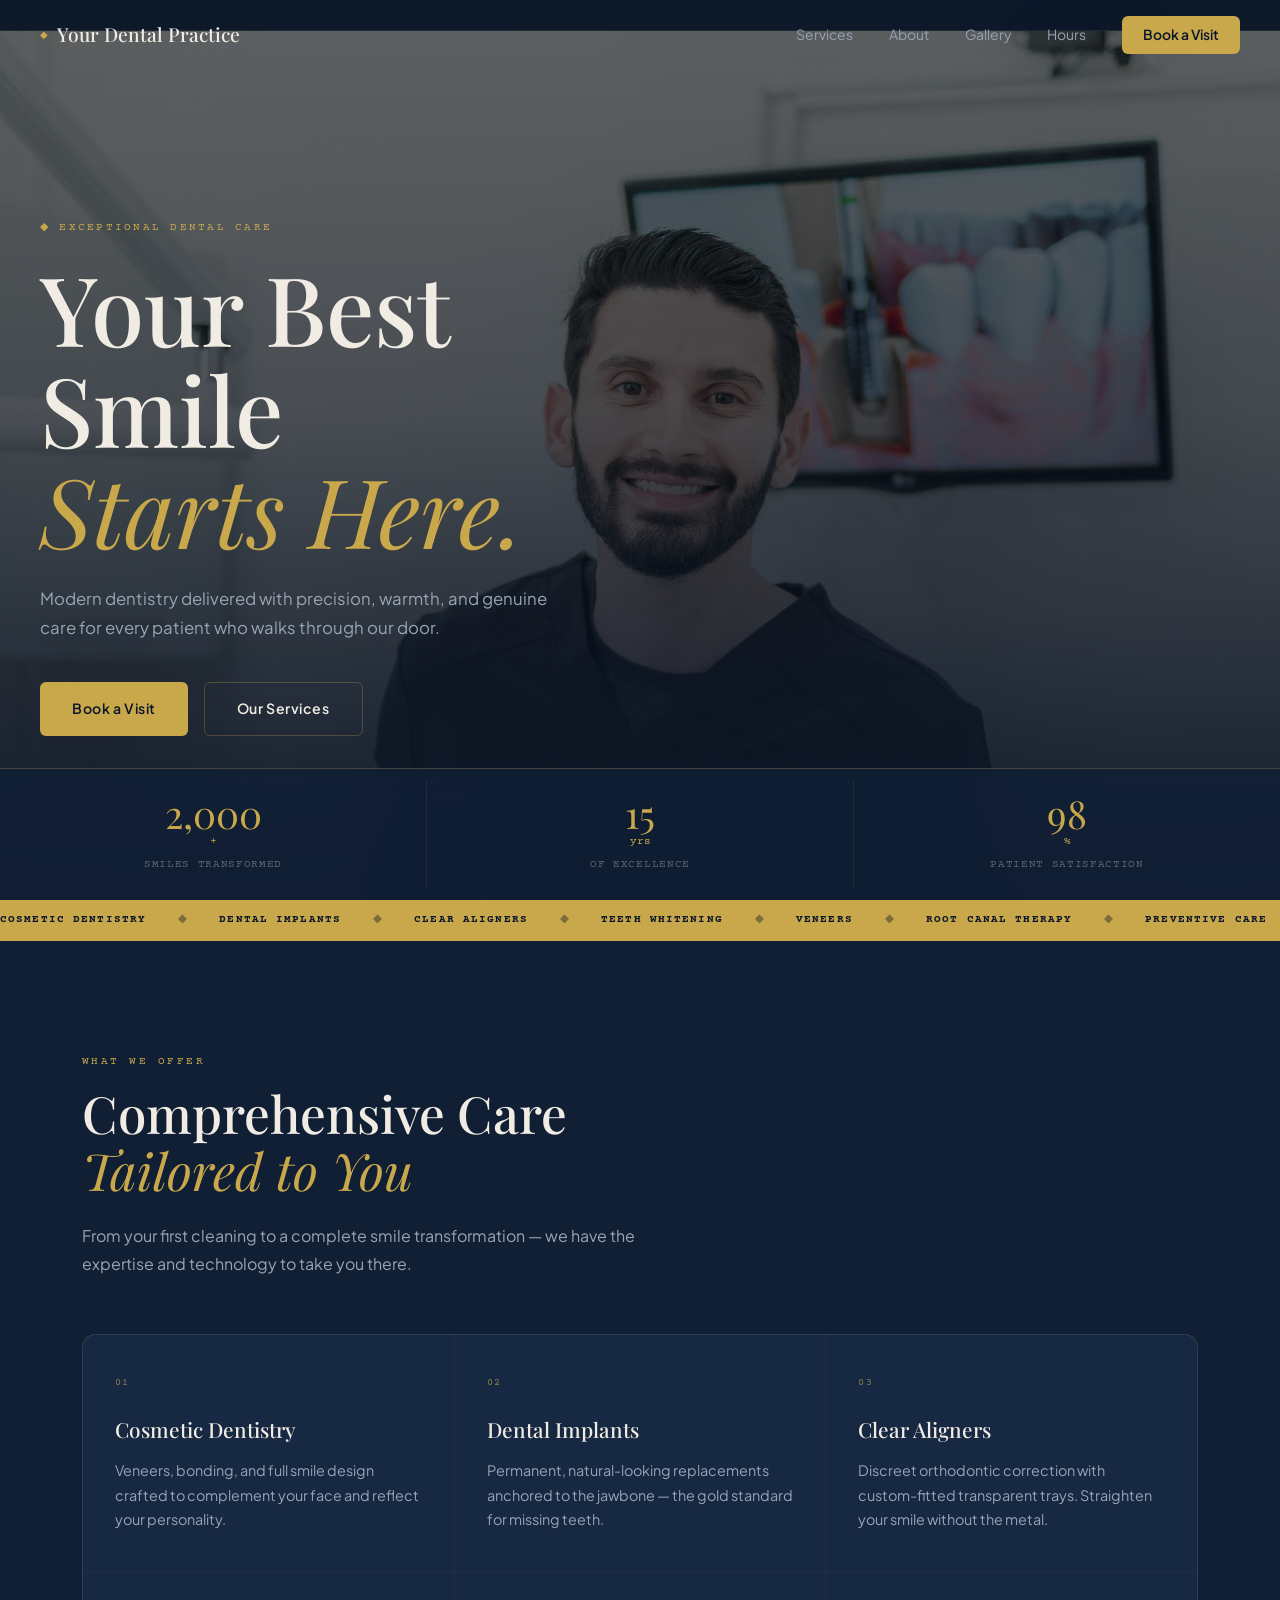
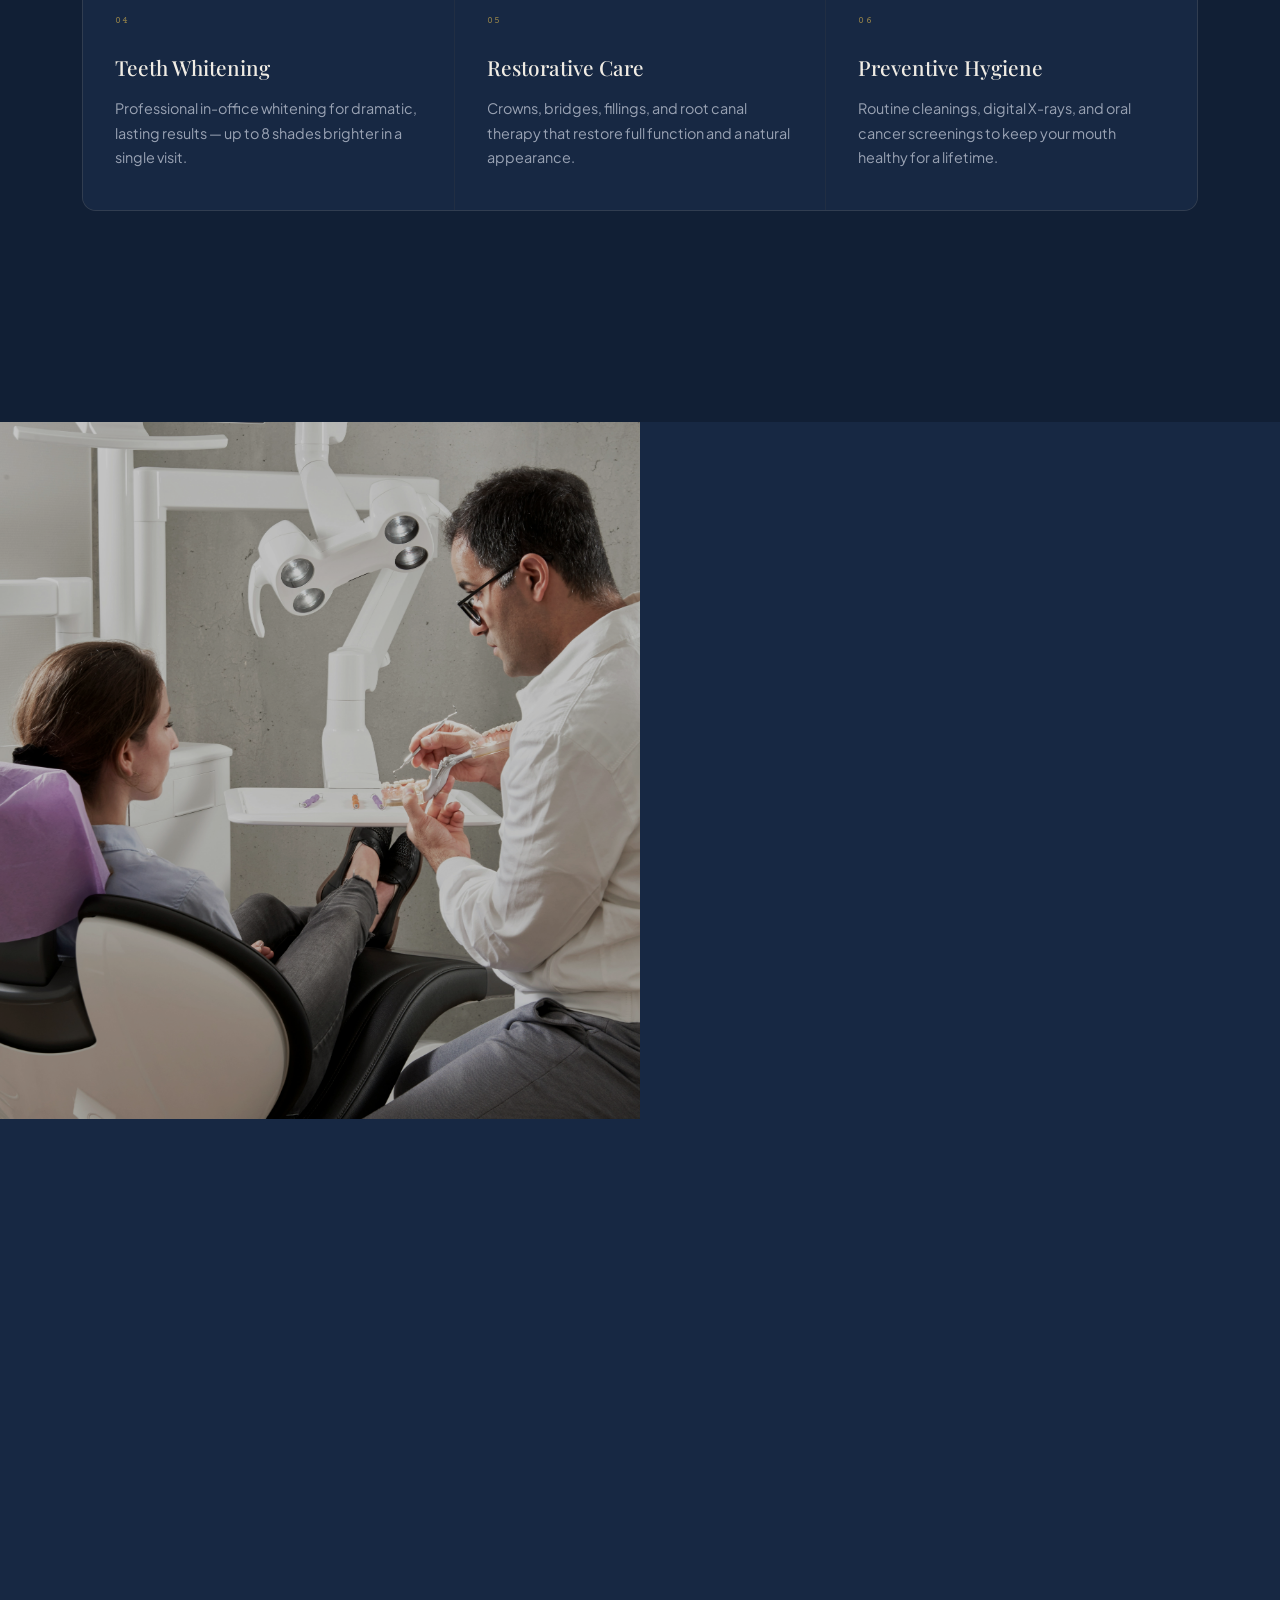
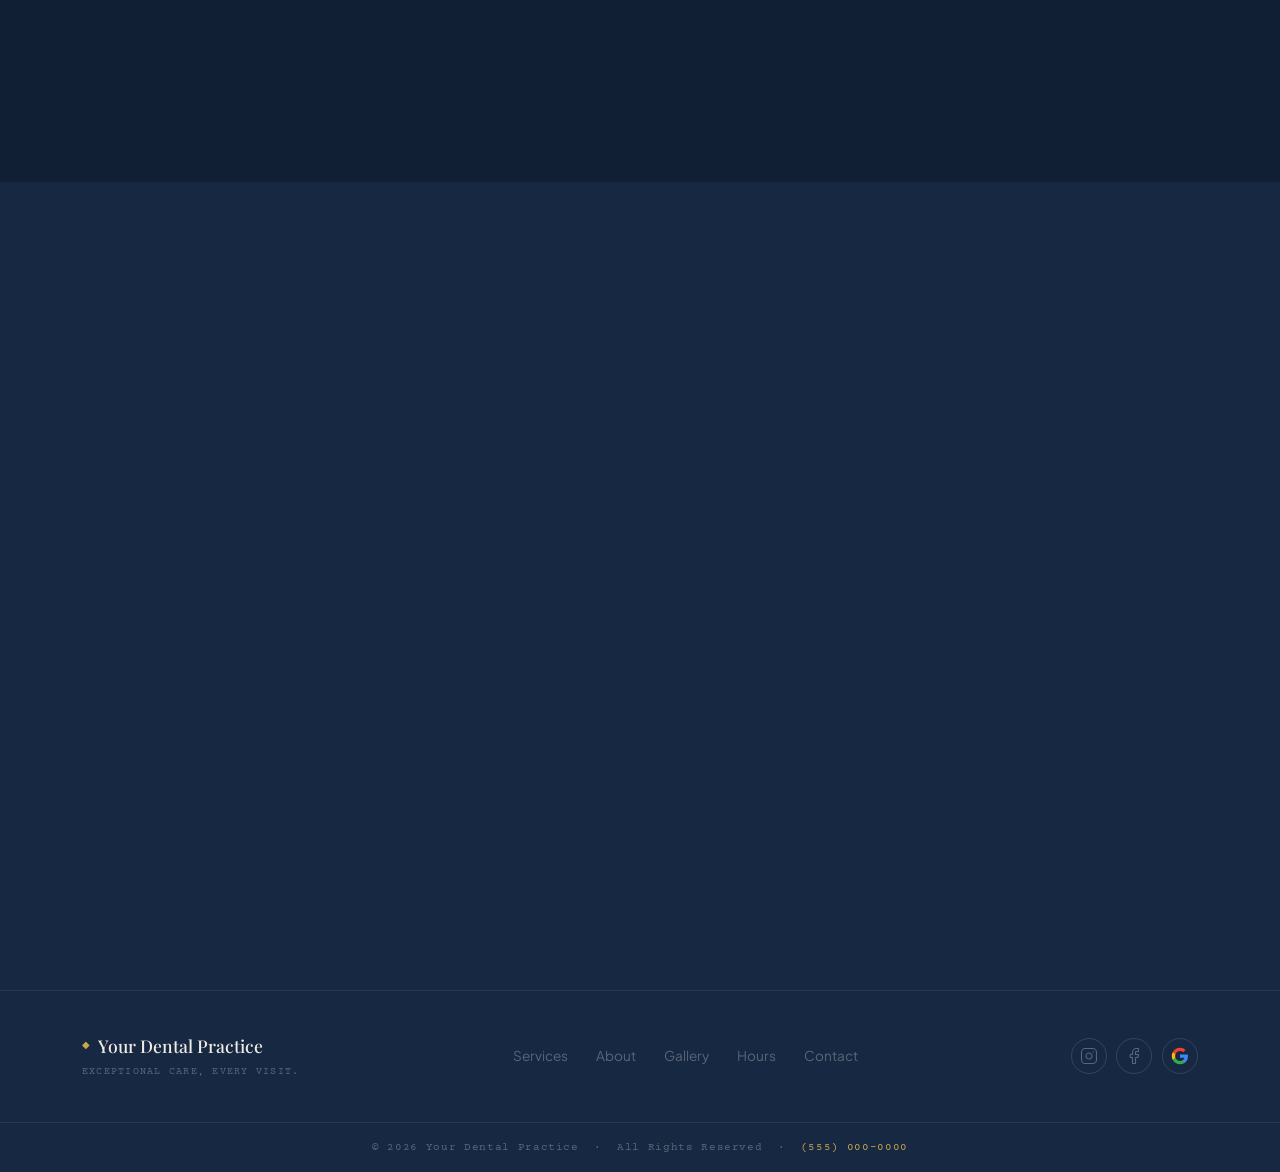
==== commit 9f564d26: "Add files via upload" ====
--- a/index.html
+++ b/index.html
@@ -7,62 +7,46 @@
   <link rel="preconnect" href="https://fonts.googleapis.com" />
   <link rel="preconnect" href="https://fonts.gstatic.com" crossorigin />
   <link href="https://fonts.googleapis.com/css2?family=Playfair+Display:ital,wght@0,400;0,500;0,700;1,400;1,500&family=Plus+Jakarta+Sans:wght@300;400;500;600&family=Courier+Prime:wght@400;700&display=swap" rel="stylesheet" />
-  <link rel="stylesheet" href="Dental_1.css" />
+  <link rel="stylesheet" href="Dental_2.css" />
 </head>
 <body>
 
+  <!-- NAV -->
   <header class="nav" id="nav">
-    <a href="#hero" class="nav-logo">
-      <span class="logo-icon">&#9670;</span>
-      <span>Your Dental Practice</span>
-    </a>
-    <nav class="nav-links" aria-label="Main navigation">
-      <a href="#services">Services</a>
-      <a href="#about">About</a>
-      <a href="#gallery">Gallery</a>
-      <a href="#hours">Hours</a>
-      <a href="#contact" class="nav-book">Book a Visit</a>
+    <a href="index.html" class="nav-logo"><span class="logo-icon">&#9670;</span><span>Your Dental Practice</span></a>
+    <nav class="nav-links" aria-label="Main">
+      <a href="services.html">Services</a>
+      <a href="about.html">About</a>
+      <a href="index.html#gallery">Gallery</a>
+      <a href="index.html#hours">Hours</a>
+      <a href="contact.html" class="nav-book">Book a Visit</a>
     </nav>
-    <button class="burger" id="burger" aria-label="Open menu" aria-expanded="false">
-      <span></span><span></span><span></span>
-    </button>
+    <button class="burger" id="burger" aria-label="Open menu" aria-expanded="false"><span></span><span></span><span></span></button>
   </header>
-
   <div class="mobile-nav" id="mobileNav">
-    <a href="#services" class="mn-link">Services</a>
-    <a href="#about"    class="mn-link">About</a>
-    <a href="#gallery"  class="mn-link">Gallery</a>
-    <a href="#hours"    class="mn-link">Hours &amp; Location</a>
-    <a href="#contact"  class="mn-link">Contact</a>
-    <a href="#contact"  class="mn-link mn-cta">Book a Visit &#9670;</a>
+    <a href="services.html" class="mn-link">Services</a>
+    <a href="about.html" class="mn-link">About</a>
+    <a href="index.html#gallery" class="mn-link">Gallery</a>
+    <a href="index.html#hours" class="mn-link">Hours &amp; Location</a>
+    <a href="contact.html" class="mn-link">Contact</a>
+    <a href="contact.html" class="mn-link mn-cta">Book a Visit &#9670;</a>
     <div class="mn-social">
-      <a href="#" target="_blank" rel="noopener" aria-label="Instagram">
-        <svg viewBox="0 0 24 24" fill="none" stroke="currentColor" stroke-width="1.5" stroke-linecap="round" stroke-linejoin="round" width="20" height="20"><rect x="2" y="2" width="20" height="20" rx="5"/><path d="M16 11.37A4 4 0 1 1 12.63 8 4 4 0 0 1 16 11.37z"/><line x1="17.5" y1="6.5" x2="17.51" y2="6.5"/></svg>
-      </a>
-      <a href="#" target="_blank" rel="noopener" aria-label="Facebook">
-        <svg viewBox="0 0 24 24" fill="none" stroke="currentColor" stroke-width="1.5" stroke-linecap="round" stroke-linejoin="round" width="20" height="20"><path d="M18 2h-3a5 5 0 0 0-5 5v3H7v4h3v8h4v-8h3l1-4h-4V7a1 1 0 0 1 1-1h3z"/></svg>
-      </a>
-      <a href="#" target="_blank" rel="noopener" aria-label="Google Reviews">
-        <svg viewBox="0 0 24 24" width="20" height="20"><path d="M22.56 12.25c0-.78-.07-1.53-.2-2.25H12v4.26h5.92c-.26 1.37-1.04 2.53-2.21 3.31v2.77h3.57c2.08-1.92 3.28-4.74 3.28-8.09z" fill="#4285F4"/><path d="M12 23c2.97 0 5.46-.98 7.28-2.66l-3.57-2.77c-.98.66-2.23 1.06-3.71 1.06-2.86 0-5.29-1.93-6.16-4.53H2.18v2.84C3.99 20.53 7.7 23 12 23z" fill="#34A853"/><path d="M5.84 14.09c-.22-.66-.35-1.36-.35-2.09s.13-1.43.35-2.09V7.07H2.18C1.43 8.55 1 10.22 1 12s.43 3.45 1.18 4.93l2.85-2.22.81-.62z" fill="#FBBC05"/><path d="M12 5.38c1.62 0 3.06.56 4.21 1.64l3.15-3.15C17.45 2.09 14.97 1 12 1 7.7 1 3.99 3.47 2.18 7.07l3.66 2.84c.87-2.6 3.3-4.53 6.16-4.53z" fill="#EA4335"/></svg>
-      </a>
+      <a href="#" target="_blank" rel="noopener" aria-label="Instagram"><svg viewBox="0 0 24 24" fill="none" stroke="currentColor" stroke-width="1.5" stroke-linecap="round" stroke-linejoin="round" width="20" height="20"><rect x="2" y="2" width="20" height="20" rx="5"/><path d="M16 11.37A4 4 0 1 1 12.63 8 4 4 0 0 1 16 11.37z"/><line x1="17.5" y1="6.5" x2="17.51" y2="6.5"/></svg></a>
+      <a href="#" target="_blank" rel="noopener" aria-label="Facebook"><svg viewBox="0 0 24 24" fill="none" stroke="currentColor" stroke-width="1.5" stroke-linecap="round" stroke-linejoin="round" width="20" height="20"><path d="M18 2h-3a5 5 0 0 0-5 5v3H7v4h3v8h4v-8h3l1-4h-4V7a1 1 0 0 1 1-1h3z"/></svg></a>
+      <a href="#" target="_blank" rel="noopener" aria-label="Google"><svg viewBox="0 0 24 24" width="20" height="20"><path d="M22.56 12.25c0-.78-.07-1.53-.2-2.25H12v4.26h5.92c-.26 1.37-1.04 2.53-2.21 3.31v2.77h3.57c2.08-1.92 3.28-4.74 3.28-8.09z" fill="#4285F4"/><path d="M12 23c2.97 0 5.46-.98 7.28-2.66l-3.57-2.77c-.98.66-2.23 1.06-3.71 1.06-2.86 0-5.29-1.93-6.16-4.53H2.18v2.84C3.99 20.53 7.7 23 12 23z" fill="#34A853"/><path d="M5.84 14.09c-.22-.66-.35-1.36-.35-2.09s.13-1.43.35-2.09V7.07H2.18C1.43 8.55 1 10.22 1 12s.43 3.45 1.18 4.93l2.85-2.22.81-.62z" fill="#FBBC05"/><path d="M12 5.38c1.62 0 3.06.56 4.21 1.64l3.15-3.15C17.45 2.09 14.97 1 12 1 7.7 1 3.99 3.47 2.18 7.07l3.66 2.84c.87-2.6 3.3-4.53 6.16-4.53z" fill="#EA4335"/></svg></a>
     </div>
   </div>
 
   <!-- HERO -->
   <section class="hero" id="hero">
-    <div class="hero-img-wrap">
-      <img src="laurent-yasiel-607-cXjrge4-unsplash.jpg" alt="Your dental team" class="hero-img" />
-      <div class="hero-scrim"></div>
-    </div>
+    <div class="hero-img-wrap"><img src="laurent-yasiel-607-cXjrge4-unsplash.jpg" alt="Your dental team" class="hero-img" /><div class="hero-scrim"></div></div>
     <div class="hero-content">
       <p class="hero-tag reveal">&#9670; Exceptional Dental Care</p>
-      <h1 class="hero-title reveal" data-delay="120">
-        Your Best Smile<br /><em>Starts Here.</em>
-      </h1>
+      <h1 class="hero-title reveal" data-delay="120">Your Best Smile<br /><em>Starts Here.</em></h1>
       <p class="hero-sub reveal" data-delay="240">Modern dentistry delivered with precision, warmth, and genuine care for every patient who walks through our door.</p>
       <div class="hero-ctas reveal" data-delay="360">
-        <a href="#contact" class="btn btn-gold">Book a Visit</a>
-        <a href="#services" class="btn btn-outline">Our Services</a>
+        <a href="contact.html" class="btn btn-gold">Book a Visit</a>
+        <a href="services.html" class="btn btn-outline">Our Services</a>
       </div>
     </div>
     <div class="hero-stats reveal" data-delay="480">
@@ -75,28 +59,9 @@
   </section>
 
   <!-- MARQUEE -->
-  <div class="marquee-bar" aria-hidden="true">
-    <div class="marquee-inner">
-      <span>Cosmetic Dentistry</span><span class="sep">&#9670;</span>
-      <span>Dental Implants</span><span class="sep">&#9670;</span>
-      <span>Clear Aligners</span><span class="sep">&#9670;</span>
-      <span>Teeth Whitening</span><span class="sep">&#9670;</span>
-      <span>Veneers</span><span class="sep">&#9670;</span>
-      <span>Root Canal Therapy</span><span class="sep">&#9670;</span>
-      <span>Preventive Care</span><span class="sep">&#9670;</span>
-      <span>Emergency Dentistry</span><span class="sep">&#9670;</span>
-      <span>Cosmetic Dentistry</span><span class="sep">&#9670;</span>
-      <span>Dental Implants</span><span class="sep">&#9670;</span>
-      <span>Clear Aligners</span><span class="sep">&#9670;</span>
-      <span>Teeth Whitening</span><span class="sep">&#9670;</span>
-      <span>Veneers</span><span class="sep">&#9670;</span>
-      <span>Root Canal Therapy</span><span class="sep">&#9670;</span>
-      <span>Preventive Care</span><span class="sep">&#9670;</span>
-      <span>Emergency Dentistry</span><span class="sep">&#9670;</span>
-    </div>
-  </div>
-
-  <!-- SERVICES -->
+  <div class="marquee-bar" aria-hidden="true"><div class="marquee-inner"><span>Cosmetic Dentistry</span><span class="sep">&#9670;</span><span>Dental Implants</span><span class="sep">&#9670;</span><span>Clear Aligners</span><span class="sep">&#9670;</span><span>Teeth Whitening</span><span class="sep">&#9670;</span><span>Veneers</span><span class="sep">&#9670;</span><span>Root Canal Therapy</span><span class="sep">&#9670;</span><span>Preventive Care</span><span class="sep">&#9670;</span><span>Emergency Dentistry</span><span class="sep">&#9670;</span><span>Cosmetic Dentistry</span><span class="sep">&#9670;</span><span>Dental Implants</span><span class="sep">&#9670;</span><span>Clear Aligners</span><span class="sep">&#9670;</span><span>Teeth Whitening</span><span class="sep">&#9670;</span><span>Veneers</span><span class="sep">&#9670;</span><span>Root Canal Therapy</span><span class="sep">&#9670;</span><span>Preventive Care</span><span class="sep">&#9670;</span><span>Emergency Dentistry</span><span class="sep">&#9670;</span></div></div>
+
+  <!-- SERVICES PREVIEW -->
   <section class="services" id="services">
     <div class="container">
       <div class="section-head">
@@ -112,47 +77,44 @@
         <div class="scard reveal" data-delay="320"><div class="scard-num">05</div><h3>Restorative Care</h3><p>Crowns, bridges, fillings, and root canal therapy that restore full function and a natural appearance.</p></div>
         <div class="scard reveal" data-delay="400"><div class="scard-num">06</div><h3>Preventive Hygiene</h3><p>Routine cleanings, digital X-rays, and oral cancer screenings to keep your mouth healthy for a lifetime.</p></div>
       </div>
+      <div class="section-cta reveal" data-delay="200"><a href="services.html" class="btn btn-gold">View All Services</a></div>
     </div>
   </section>
 
   <!-- FEATURE SPLIT -->
   <section class="feature-split">
-    <div class="fs-img-col">
-      <img src="caroline-lm-QA9fRIi6sFw-unsplash.jpg" alt="Dentist consulting with patient" loading="lazy" />
-    </div>
+    <div class="fs-img-col"><img src="caroline-lm-QA9fRIi6sFw-unsplash.jpg" alt="Dentist consulting with patient" loading="lazy" /></div>
     <div class="fs-content">
       <p class="eyebrow reveal">Our Approach</p>
       <h2 class="section-title reveal" data-delay="80">We Explain Everything.<br /><em>Rush Nothing.</em></h2>
       <p class="body-text reveal" data-delay="160">We believe dentistry works better when patients feel informed and in control. Before any procedure, we walk you through what's happening, what to expect, and why it matters. No surprises. No pressure.</p>
       <p class="body-text reveal" data-delay="240">Our practice is built around three things: clinical precision, honest communication, and a calm environment that actually makes you want to come back.</p>
-      <div class="fs-badges reveal" data-delay="320">
-        <span class="badge">ADA Member</span>
-        <span class="badge">AACD Certified</span>
-        <span class="badge">Invisalign Provider</span>
-        <span class="badge">Sedation Available</span>
-      </div>
-    </div>
-  </section>
-
-  <!-- ABOUT -->
-  <section class="about" id="about">
-    <div class="container">
-      <div class="about-inner">
-        <div class="about-img-col">
-          <div class="about-img-frame reveal">
-            <img src="laurent-yasiel-607-cXjrge4-unsplash.jpg" alt="Your dentist" loading="lazy" />
-            <div class="about-img-accent"></div>
-          </div>
-          <div class="about-img-sub reveal" data-delay="150">
-            <img src="enis-yavuz-4u2fG9mqGvQ-unsplash.jpg" alt="Dental model" loading="lazy" />
-          </div>
-        </div>
-        <div class="about-text">
-          <p class="eyebrow reveal">Meet Your Dentist</p>
-          <h2 class="section-title reveal" data-delay="80">Hi, I'm<br /><em>Dr. [Your Name]</em></h2>
-          <p class="body-text reveal" data-delay="160">I started this practice because I believe every patient deserves a dentist who actually listens. I grew up watching family members avoid the dentist out of fear — and I made it my mission to be the kind of doctor that changes that.</p>
-          <p class="body-text reveal" data-delay="240">Over [X] years of practice, I've had the privilege of helping thousands of patients go from dreading their appointments to looking forward to them. Whether you need a routine cleaning or a complete smile redesign, you'll get my full attention and honest guidance every step of the way.</p>
-          <blockquote class="about-quote reveal" data-delay="320">"A great smile isn't just cosmetic — it's confidence. And everyone deserves to feel confident."</blockquote>
+      <a href="about.html" class="btn btn-gold reveal" data-delay="320">Meet the Team</a>
+    </div>
+  </section>
+
+  <!-- TESTIMONIALS -->
+  <section class="testimonials" id="testimonials">
+    <div class="container">
+      <div class="section-head">
+        <p class="eyebrow reveal">Patient Stories</p>
+        <h2 class="section-title reveal" data-delay="80">What Our Patients Say</h2>
+      </div>
+      <div class="tgrid">
+        <div class="tcard reveal">
+          <div class="tcard-stars">&#9733;&#9733;&#9733;&#9733;&#9733;</div>
+          <p>"I've been coming here for years and have never felt rushed or talked down to. Every visit feels genuinely personal. My teeth have never been healthier."</p>
+          <div class="tcard-attr"><span class="tcard-name">Maria R.</span><span class="tcard-service">Preventive Care Patient</span></div>
+        </div>
+        <div class="tcard reveal" data-delay="100">
+          <div class="tcard-stars">&#9733;&#9733;&#9733;&#9733;&#9733;</div>
+          <p>"My veneers look completely natural. Multiple people have asked if my teeth are just naturally perfect. I couldn't be happier with the result."</p>
+          <div class="tcard-attr"><span class="tcard-name">James T.</span><span class="tcard-service">Cosmetic Dentistry Patient</span></div>
+        </div>
+        <div class="tcard reveal" data-delay="200">
+          <div class="tcard-stars">&#9733;&#9733;&#9733;&#9733;&#9733;</div>
+          <p>"As someone with serious dental anxiety, I genuinely can't believe how at ease I feel here. The sedation option was a game-changer for me."</p>
+          <div class="tcard-attr"><span class="tcard-name">Anika L.</span><span class="tcard-service">Dental Implant Patient</span></div>
         </div>
       </div>
     </div>
@@ -167,17 +129,44 @@
       </div>
     </div>
     <div class="gallery-grid">
-      <div class="gitem reveal">
-        <img src="benyamin-bohlouli-e7MJLM5VGjY-unsplash.jpg" alt="Modern dental operatory" loading="lazy" />
-        <div class="gitem-label">Modern Operatories</div>
-      </div>
-      <div class="gitem reveal" data-delay="100">
-        <img src="kari-bjorn-photography-Fdku_oMrDvk-unsplash.jpg" alt="Clean dental suite" loading="lazy" />
-        <div class="gitem-label">Pristine Facilities</div>
-      </div>
-      <div class="gitem reveal" data-delay="200">
-        <img src="atikah-akhtar-XJptUS8nbhs-unsplash.jpg" alt="Bright dental room" loading="lazy" />
-        <div class="gitem-label">Welcoming Environment</div>
+      <div class="gitem reveal"><img src="benyamin-bohlouli-e7MJLM5VGjY-unsplash.jpg" alt="Modern dental operatory" loading="lazy" /><div class="gitem-label">Modern Operatories</div></div>
+      <div class="gitem reveal" data-delay="100"><img src="kari-bjorn-photography-Fdku_oMrDvk-unsplash.jpg" alt="Clean dental suite" loading="lazy" /><div class="gitem-label">Pristine Facilities</div></div>
+      <div class="gitem reveal" data-delay="200"><img src="atikah-akhtar-XJptUS8nbhs-unsplash.jpg" alt="Bright dental room" loading="lazy" /><div class="gitem-label">Welcoming Environment</div></div>
+    </div>
+  </section>
+
+  <!-- FAQ -->
+  <section class="faq" id="faq">
+    <div class="container">
+      <div class="section-head">
+        <p class="eyebrow reveal">Common Questions</p>
+        <h2 class="section-title reveal" data-delay="80">Everything You Want<br /><em>to Know First</em></h2>
+      </div>
+      <div class="faq-list">
+        <div class="faq-item reveal">
+          <button class="faq-q" aria-expanded="false">Do you accept dental insurance?<span class="faq-icon">&#9670;</span></button>
+          <div class="faq-a"><p>We work with most major dental insurance providers and will verify your benefits before your visit. For patients without insurance, we offer flexible payment plans and can walk you through all available options.</p></div>
+        </div>
+        <div class="faq-item reveal" data-delay="60">
+          <button class="faq-q" aria-expanded="false">What should I expect on my first visit?<span class="faq-icon">&#9670;</span></button>
+          <div class="faq-a"><p>Your first visit typically includes a comprehensive exam, digital X-rays, and a cleaning. We'll take time to understand your dental history, discuss any concerns, and create a personalized care plan. Plan for about 60–90 minutes.</p></div>
+        </div>
+        <div class="faq-item reveal" data-delay="120">
+          <button class="faq-q" aria-expanded="false">Do you offer sedation for anxious patients?<span class="faq-icon">&#9670;</span></button>
+          <div class="faq-a"><p>Yes. We offer nitrous oxide (laughing gas) and oral sedation options for patients who experience dental anxiety. We'll discuss the right option for you during your consultation — your comfort is always the priority.</p></div>
+        </div>
+        <div class="faq-item reveal" data-delay="180">
+          <button class="faq-q" aria-expanded="false">How often should I come in for a cleaning?<span class="faq-icon">&#9670;</span></button>
+          <div class="faq-a"><p>For most patients, we recommend a professional cleaning every six months. However, patients with a history of gum disease or other conditions may benefit from more frequent visits — we'll advise you based on your specific situation.</p></div>
+        </div>
+        <div class="faq-item reveal" data-delay="240">
+          <button class="faq-q" aria-expanded="false">Are cosmetic procedures painful?<span class="faq-icon">&#9670;</span></button>
+          <div class="faq-a"><p>Most cosmetic procedures — including veneers, whitening, and bonding — involve minimal to no discomfort. We use effective local anesthesia for any procedure that requires it, and we'll always check in with you throughout to make sure you're comfortable.</p></div>
+        </div>
+        <div class="faq-item reveal" data-delay="300">
+          <button class="faq-q" aria-expanded="false">Do you see children?<span class="faq-icon">&#9670;</span></button>
+          <div class="faq-a"><p>Yes, we welcome patients of all ages. We believe starting good dental habits early makes a lifetime of difference. Our team is experienced in making younger patients feel relaxed and comfortable from their very first visit.</p></div>
+        </div>
       </div>
     </div>
   </section>
@@ -195,76 +184,16 @@
             <div class="hrow closed"><span>Sunday</span><span class="ht">Closed</span></div>
           </div>
           <div class="location-list reveal" data-delay="240">
-            <div class="loc-row">
-              <svg viewBox="0 0 24 24" fill="none" stroke="currentColor" stroke-width="1.5" stroke-linecap="round" stroke-linejoin="round" width="18" height="18"><path d="M12 21C12 21 5 13.5 5 8.5a7 7 0 0 1 14 0c0 5-7 12.5-7 12.5z"/><circle cx="12" cy="8.5" r="2.5"/></svg>
-              <div><strong>Address</strong><p>123 Main Street, Suite 100<br />Your City, ST 00000</p></div>
-            </div>
-            <div class="loc-row">
-              <svg viewBox="0 0 24 24" fill="none" stroke="currentColor" stroke-width="1.5" stroke-linecap="round" stroke-linejoin="round" width="18" height="18"><path d="M22 16.92v3a2 2 0 0 1-2.18 2 19.79 19.79 0 0 1-8.63-3.07A19.5 19.5 0 0 1 4.69 12 19.79 19.79 0 0 1 1.61 3.4 2 2 0 0 1 3.6 1.22h3a2 2 0 0 1 2 1.72 12.05 12.05 0 0 0 .7 2.81 2 2 0 0 1-.45 2.11L7.91 8.96a16 16 0 0 0 6.13 6.13l.96-.94a2 2 0 0 1 2.11-.45 12.05 12.05 0 0 0 2.81.7A2 2 0 0 1 22 16.92z"/></svg>
-              <div><strong>Phone</strong><a href="tel:+15550000000" class="phone-link">(555) 000-0000</a></div>
-            </div>
-            <div class="loc-row">
-              <svg viewBox="0 0 24 24" fill="none" stroke="currentColor" stroke-width="1.5" stroke-linecap="round" stroke-linejoin="round" width="18" height="18"><rect x="2" y="4" width="20" height="16" rx="2"/><polyline points="2,4 12,13 22,4"/></svg>
-              <div><strong>Email</strong><a href="mailto:hello@yourpractice.com" class="phone-link">hello@yourpractice.com</a></div>
-            </div>
+            <div class="loc-row"><svg viewBox="0 0 24 24" fill="none" stroke="currentColor" stroke-width="1.5" stroke-linecap="round" stroke-linejoin="round" width="18" height="18"><path d="M12 21C12 21 5 13.5 5 8.5a7 7 0 0 1 14 0c0 5-7 12.5-7 12.5z"/><circle cx="12" cy="8.5" r="2.5"/></svg><div><strong>Address</strong><p>123 Main Street, Suite 100<br />Your City, ST 00000</p></div></div>
+            <div class="loc-row"><svg viewBox="0 0 24 24" fill="none" stroke="currentColor" stroke-width="1.5" stroke-linecap="round" stroke-linejoin="round" width="18" height="18"><path d="M22 16.92v3a2 2 0 0 1-2.18 2 19.79 19.79 0 0 1-8.63-3.07A19.5 19.5 0 0 1 4.69 12 19.79 19.79 0 0 1 1.61 3.4 2 2 0 0 1 3.6 1.22h3a2 2 0 0 1 2 1.72 12.05 12.05 0 0 0 .7 2.81 2 2 0 0 1-.45 2.11L7.91 8.96a16 16 0 0 0 6.13 6.13l.96-.94a2 2 0 0 1 2.11-.45 12.05 12.05 0 0 0 2.81.7A2 2 0 0 1 22 16.92z"/></svg><div><strong>Phone</strong><a href="tel:+15550000000" class="phone-link">(555) 000-0000</a></div></div>
+            <div class="loc-row"><svg viewBox="0 0 24 24" fill="none" stroke="currentColor" stroke-width="1.5" stroke-linecap="round" stroke-linejoin="round" width="18" height="18"><rect x="2" y="4" width="20" height="16" rx="2"/><polyline points="2,4 12,13 22,4"/></svg><div><strong>Email</strong><a href="mailto:hello@yourpractice.com" class="phone-link">hello@yourpractice.com</a></div></div>
           </div>
         </div>
         <div class="map-col reveal" data-delay="160">
           <div class="map-wrap">
             <iframe title="Practice Location" src="https://www.google.com/maps/embed?pb=!1m18!1m12!1m3!1d3022.9663095343073!2d-73.98823492357275!3d40.757977571392!2m3!1f0!2f0!3f0!3m2!1i1024!2i768!4f13.1!3m3!1m2!1s0x89c25855c6480299%3A0x55194ec5a1ae072e!2sTimes+Square!5e0!3m2!1sen!2sus!4v1700000000000" width="100%" height="100%" style="border:0;" allowfullscreen="" loading="lazy" referrerpolicy="no-referrer-when-downgrade"></iframe>
-            <a href="https://maps.google.com" target="_blank" rel="noopener noreferrer" class="directions-btn">
-              <svg viewBox="0 0 24 24" fill="none" stroke="currentColor" stroke-width="2" stroke-linecap="round" stroke-linejoin="round" width="14" height="14"><polygon points="3 11 22 2 13 21 11 13 3 11"/></svg>
-              Get Directions
-            </a>
+            <a href="https://maps.google.com" target="_blank" rel="noopener noreferrer" class="directions-btn"><svg viewBox="0 0 24 24" fill="none" stroke="currentColor" stroke-width="2" stroke-linecap="round" stroke-linejoin="round" width="14" height="14"><polygon points="3 11 22 2 13 21 11 13 3 11"/></svg>Get Directions</a>
           </div>
-        </div>
-      </div>
-    </div>
-  </section>
-
-  <!-- CONTACT -->
-  <section class="contact" id="contact">
-    <div class="container">
-      <div class="contact-inner">
-        <div class="contact-left">
-          <p class="eyebrow reveal">Get In Touch</p>
-          <h2 class="section-title reveal" data-delay="80">Ready for Your<br /><em>Best Smile?</em></h2>
-          <p class="body-text reveal" data-delay="160">Fill out the form and we'll get back to you within one business day. No pressure, no commitment — just a friendly conversation about your smile.</p>
-          <a href="tel:+15550000000" class="call-link reveal" data-delay="240">
-            <svg viewBox="0 0 24 24" fill="none" stroke="currentColor" stroke-width="1.5" stroke-linecap="round" stroke-linejoin="round" width="20" height="20"><path d="M22 16.92v3a2 2 0 0 1-2.18 2 19.79 19.79 0 0 1-8.63-3.07A19.5 19.5 0 0 1 4.69 12 19.79 19.79 0 0 1 1.61 3.4 2 2 0 0 1 3.6 1.22h3a2 2 0 0 1 2 1.72 12.05 12.05 0 0 0 .7 2.81 2 2 0 0 1-.45 2.11L7.91 8.96a16 16 0 0 0 6.13 6.13l.96-.94a2 2 0 0 1 2.11-.45 12.05 12.05 0 0 0 2.81.7A2 2 0 0 1 22 16.92z"/></svg>
-            (555) 000-0000
-          </a>
-          <div class="social-row reveal" data-delay="320">
-            <p class="social-lbl">Follow Us</p>
-            <div class="social-icons">
-              <a href="#" target="_blank" rel="noopener" aria-label="Instagram" class="sicon">
-                <svg viewBox="0 0 24 24" fill="none" stroke="currentColor" stroke-width="1.5" stroke-linecap="round" stroke-linejoin="round" width="20" height="20"><rect x="2" y="2" width="20" height="20" rx="5"/><path d="M16 11.37A4 4 0 1 1 12.63 8 4 4 0 0 1 16 11.37z"/><line x1="17.5" y1="6.5" x2="17.51" y2="6.5"/></svg>
-                <span>Instagram</span>
-              </a>
-              <a href="#" target="_blank" rel="noopener" aria-label="Facebook" class="sicon">
-                <svg viewBox="0 0 24 24" fill="none" stroke="currentColor" stroke-width="1.5" stroke-linecap="round" stroke-linejoin="round" width="20" height="20"><path d="M18 2h-3a5 5 0 0 0-5 5v3H7v4h3v8h4v-8h3l1-4h-4V7a1 1 0 0 1 1-1h3z"/></svg>
-                <span>Facebook</span>
-              </a>
-              <a href="#" target="_blank" rel="noopener" aria-label="Google Reviews" class="sicon">
-                <svg viewBox="0 0 24 24" width="20" height="20"><path d="M22.56 12.25c0-.78-.07-1.53-.2-2.25H12v4.26h5.92c-.26 1.37-1.04 2.53-2.21 3.31v2.77h3.57c2.08-1.92 3.28-4.74 3.28-8.09z" fill="#4285F4"/><path d="M12 23c2.97 0 5.46-.98 7.28-2.66l-3.57-2.77c-.98.66-2.23 1.06-3.71 1.06-2.86 0-5.29-1.93-6.16-4.53H2.18v2.84C3.99 20.53 7.7 23 12 23z" fill="#34A853"/><path d="M5.84 14.09c-.22-.66-.35-1.36-.35-2.09s.13-1.43.35-2.09V7.07H2.18C1.43 8.55 1 10.22 1 12s.43 3.45 1.18 4.93l2.85-2.22.81-.62z" fill="#FBBC05"/><path d="M12 5.38c1.62 0 3.06.56 4.21 1.64l3.15-3.15C17.45 2.09 14.97 1 12 1 7.7 1 3.99 3.47 2.18 7.07l3.66 2.84c.87-2.6 3.3-4.53 6.16-4.53z" fill="#EA4335"/></svg>
-                <span>Google Reviews</span>
-              </a>
-            </div>
-          </div>
-        </div>
-        <div class="contact-form-wrap reveal" data-delay="200">
-          <form id="contactForm" novalidate>
-            <div class="frow">
-              <div class="fgroup"><label for="fname">First Name <span class="req">*</span></label><input type="text" id="fname" name="fname" placeholder="Jane" required autocomplete="given-name" /></div>
-              <div class="fgroup"><label for="lname">Last Name <span class="req">*</span></label><input type="text" id="lname" name="lname" placeholder="Doe" required autocomplete="family-name" /></div>
-            </div>
-            <div class="fgroup"><label for="email">Email <span class="req">*</span></label><input type="email" id="email" name="email" placeholder="jane@example.com" required autocomplete="email" /></div>
-            <div class="fgroup"><label for="phone">Phone <span class="req">*</span></label><input type="tel" id="phone" name="phone" placeholder="(555) 000-0000" required autocomplete="tel" /></div>
-            <div class="fgroup"><label for="message">Message <span class="req">*</span></label><textarea id="message" name="message" rows="4" placeholder="Tell us about your smile goals…" required></textarea></div>
-            <button type="submit" class="btn btn-gold btn-full">Send Message &#9670;</button>
-            <p class="form-ok" id="formOk">&#9670; Thank you! We'll be in touch within one business day.</p>
-            <p class="form-err" id="formErr">Please fill in all required fields correctly.</p>
-          </form>
         </div>
       </div>
     </div>
@@ -273,28 +202,16 @@
   <!-- FOOTER -->
   <footer class="footer">
     <div class="footer-inner">
-      <div class="footer-brand">
-        <div class="footer-logo"><span class="logo-icon">&#9670;</span> Your Dental Practice</div>
-        <p>Exceptional Care, Every Visit.</p>
-      </div>
-      <nav class="footer-nav" aria-label="Footer navigation">
-        <a href="#services">Services</a>
-        <a href="#about">About</a>
-        <a href="#gallery">Gallery</a>
-        <a href="#hours">Hours</a>
-        <a href="#contact">Contact</a>
-      </nav>
+      <div class="footer-brand"><div class="footer-logo"><span class="logo-icon">&#9670;</span> Your Dental Practice</div><p>Exceptional Care, Every Visit.</p></div>
+      <nav class="footer-nav" aria-label="Footer"><a href="services.html">Services</a><a href="about.html">About</a><a href="index.html#gallery">Gallery</a><a href="index.html#hours">Hours</a><a href="contact.html">Contact</a></nav>
       <div class="footer-social">
         <a href="#" target="_blank" rel="noopener" aria-label="Instagram"><svg viewBox="0 0 24 24" fill="none" stroke="currentColor" stroke-width="1.5" stroke-linecap="round" stroke-linejoin="round" width="18" height="18"><rect x="2" y="2" width="20" height="20" rx="5"/><path d="M16 11.37A4 4 0 1 1 12.63 8 4 4 0 0 1 16 11.37z"/><line x1="17.5" y1="6.5" x2="17.51" y2="6.5"/></svg></a>
         <a href="#" target="_blank" rel="noopener" aria-label="Facebook"><svg viewBox="0 0 24 24" fill="none" stroke="currentColor" stroke-width="1.5" stroke-linecap="round" stroke-linejoin="round" width="18" height="18"><path d="M18 2h-3a5 5 0 0 0-5 5v3H7v4h3v8h4v-8h3l1-4h-4V7a1 1 0 0 1 1-1h3z"/></svg></a>
         <a href="#" target="_blank" rel="noopener" aria-label="Google"><svg viewBox="0 0 24 24" width="18" height="18"><path d="M22.56 12.25c0-.78-.07-1.53-.2-2.25H12v4.26h5.92c-.26 1.37-1.04 2.53-2.21 3.31v2.77h3.57c2.08-1.92 3.28-4.74 3.28-8.09z" fill="#4285F4"/><path d="M12 23c2.97 0 5.46-.98 7.28-2.66l-3.57-2.77c-.98.66-2.23 1.06-3.71 1.06-2.86 0-5.29-1.93-6.16-4.53H2.18v2.84C3.99 20.53 7.7 23 12 23z" fill="#34A853"/><path d="M5.84 14.09c-.22-.66-.35-1.36-.35-2.09s.13-1.43.35-2.09V7.07H2.18C1.43 8.55 1 10.22 1 12s.43 3.45 1.18 4.93l2.85-2.22.81-.62z" fill="#FBBC05"/><path d="M12 5.38c1.62 0 3.06.56 4.21 1.64l3.15-3.15C17.45 2.09 14.97 1 12 1 7.7 1 3.99 3.47 2.18 7.07l3.66 2.84c.87-2.6 3.3-4.53 6.16-4.53z" fill="#EA4335"/></svg></a>
       </div>
     </div>
-    <div class="footer-bottom">
-      <p>© 2026 Your Dental Practice &nbsp;·&nbsp; All Rights Reserved &nbsp;·&nbsp; <a href="tel:+15550000000">(555) 000-0000</a></p>
-    </div>
+    <div class="footer-bottom"><p>© 2026 Your Dental Practice &nbsp;·&nbsp; All Rights Reserved &nbsp;·&nbsp; <a href="tel:+15550000000">(555) 000-0000</a></p></div>
   </footer>
-
-  <script src="Dental_1.js"></script>
+  <script src="Dental_2.js"></script>
 </body>
 </html>
--- a/Dental_2.css
+++ b/Dental_2.css
@@ -0,0 +1,321 @@
+:root {
+  --navy: #0b1628; --navy-2: #111f35; --navy-3: #172843; --navy-4: #1e3254;
+  --gold: #c9a84c; --gold-2: #e8c96e; --gold-dim: rgba(201,168,76,0.12); --gold-line: rgba(201,168,76,0.28);
+  --text-1: #f0ece4; --text-2: #9aa3b4; --text-3: #5a6577;
+  --border: rgba(255,255,255,0.07); --border-2: rgba(255,255,255,0.13);
+  --ff-d: 'Playfair Display', Georgia, serif;
+  --ff-b: 'Plus Jakarta Sans', sans-serif;
+  --ff-m: 'Courier Prime', monospace;
+  --nav-h: 70px; --r: 6px; --rl: 14px;
+  --ease: cubic-bezier(0.4,0,0.2,1);
+}
+*,*::before,*::after{box-sizing:border-box;margin:0;padding:0}
+html{scroll-behavior:smooth}
+body{background:var(--navy);color:var(--text-1);font-family:var(--ff-b);line-height:1.65;overflow-x:hidden}
+img{display:block;max-width:100%;height:auto}
+a{color:inherit;text-decoration:none}
+
+/* HELPERS */
+.container{max-width:1180px;margin:0 auto;padding:0 2rem}
+.eyebrow{font-family:var(--ff-m);font-size:.7rem;letter-spacing:.22em;text-transform:uppercase;color:var(--gold);margin-bottom:.85rem}
+.section-title{font-family:var(--ff-d);font-size:clamp(2rem,4.5vw,3.2rem);font-weight:500;line-height:1.12;margin-bottom:1.4rem}
+.section-title em{font-style:italic;color:var(--gold);font-weight:400}
+.section-sub{font-size:1rem;color:var(--text-2);max-width:560px;line-height:1.75}
+.section-head{margin-bottom:3.5rem}
+.body-text{font-size:.97rem;color:var(--text-2);line-height:1.8;margin-bottom:1rem}
+.reveal{opacity:0;transform:translateY(22px);transition:opacity .7s var(--ease),transform .7s var(--ease)}
+.reveal.in{opacity:1;transform:none}
+
+/* BUTTONS */
+.btn{display:inline-flex;align-items:center;gap:.5rem;padding:.875rem 2rem;font-family:var(--ff-b);font-size:.88rem;font-weight:600;letter-spacing:.04em;border-radius:var(--r);transition:all .3s var(--ease);white-space:nowrap;cursor:pointer}
+.btn-gold{background:var(--gold);color:var(--navy)}
+.btn-gold:hover{background:var(--gold-2);box-shadow:0 0 28px rgba(201,168,76,.4);transform:translateY(-1px)}
+.btn-outline{border:1.5px solid var(--gold-line);color:var(--text-1)}
+.btn-outline:hover{border-color:var(--gold);color:var(--gold);background:var(--gold-dim)}
+.btn-full{width:100%;justify-content:center}
+
+/* NAV */
+.nav{position:fixed;top:0;left:0;right:0;z-index:900;height:var(--nav-h);display:flex;align-items:center;justify-content:space-between;padding:0 2.5rem;transition:background .4s,border-bottom .4s}
+.nav.scrolled{background:rgba(11,22,40,.93);backdrop-filter:blur(18px);border-bottom:1px solid var(--border)}
+.nav-logo{display:flex;align-items:center;gap:.55rem;font-family:var(--ff-d);font-size:1.2rem;font-weight:500}
+.logo-icon{color:var(--gold);font-size:.6rem}
+.nav-links{display:flex;align-items:center;gap:2.25rem}
+.nav-links a{font-size:.87rem;color:var(--text-2);transition:color .2s}
+.nav-links a:hover{color:var(--text-1)}
+.nav-book{background:var(--gold);color:var(--navy)!important;padding:.5rem 1.3rem;border-radius:var(--r);font-weight:600;font-size:.84rem;transition:background .2s,box-shadow .2s}
+.nav-book:hover{background:var(--gold-2);box-shadow:0 0 16px rgba(201,168,76,.35)}
+.burger{display:none;flex-direction:column;gap:5px;padding:4px;background:none;border:none;cursor:pointer}
+.burger span{display:block;width:22px;height:2px;background:var(--text-1);transition:all .3s;transform-origin:center}
+.burger.open span:nth-child(1){transform:translateY(7px) rotate(45deg)}
+.burger.open span:nth-child(2){opacity:0}
+.burger.open span:nth-child(3){transform:translateY(-7px) rotate(-45deg)}
+.mobile-nav{position:fixed;top:var(--nav-h);left:0;right:0;z-index:899;background:rgba(11,22,40,.97);backdrop-filter:blur(20px);padding:2rem 2.5rem;border-bottom:1px solid var(--border);display:flex;flex-direction:column;gap:1.1rem;transform:translateY(-110%);transition:transform .4s var(--ease)}
+.mobile-nav.open{transform:translateY(0)}
+.mn-link{font-size:1.05rem;color:var(--text-2);transition:color .2s}
+.mn-link:hover{color:var(--gold)}
+.mn-cta{color:var(--gold)!important;font-weight:600}
+.mn-social{display:flex;gap:1rem;padding-top:1rem;border-top:1px solid var(--border)}
+.mn-social a{display:flex;align-items:center;justify-content:center;width:38px;height:38px;border:1px solid var(--border-2);border-radius:50%;color:var(--text-2);transition:border-color .2s,color .2s}
+.mn-social a:hover{border-color:var(--gold);color:var(--gold)}
+
+/* HERO */
+.hero{position:relative;min-height:100svh;display:flex;flex-direction:column;justify-content:flex-end;overflow:hidden}
+.hero-img-wrap{position:absolute;inset:0;z-index:0}
+.hero-img{width:100%;height:100%;object-fit:cover;object-position:center 15%;filter:brightness(.42) saturate(.75)}
+.hero-scrim{position:absolute;inset:0;background:linear-gradient(to top,rgba(11,22,40,.95) 0%,rgba(11,22,40,.3) 55%,rgba(11,22,40,.08) 100%)}
+.hero-content{position:relative;z-index:1;max-width:720px;padding:calc(var(--nav-h) + 3rem) 2.5rem 2rem}
+.hero-tag{font-family:var(--ff-m);font-size:.7rem;letter-spacing:.2em;text-transform:uppercase;color:var(--gold);margin-bottom:1.25rem}
+.hero-title{font-family:var(--ff-d);font-size:clamp(3rem,8vw,6rem);font-weight:500;line-height:1.05;margin-bottom:1.5rem}
+.hero-title em{font-style:italic;color:var(--gold);font-weight:400}
+.hero-sub{font-size:1.05rem;color:var(--text-2);max-width:520px;line-height:1.75;margin-bottom:2.5rem}
+.hero-ctas{display:flex;gap:1rem;flex-wrap:wrap}
+.hero-stats{position:relative;z-index:1;display:flex;align-items:stretch;background:rgba(17,31,53,.85);backdrop-filter:blur(12px);border-top:1px solid var(--gold-line)}
+.hstat{flex:1;display:flex;flex-direction:column;align-items:center;justify-content:center;padding:1.6rem 1rem;text-align:center}
+.hstat-n{font-family:var(--ff-d);font-size:2.4rem;font-weight:400;color:var(--gold);line-height:1}
+.hstat sup{font-family:var(--ff-m);font-size:.7rem;color:var(--gold);vertical-align:super}
+.hstat p{font-size:.7rem;color:var(--text-3);letter-spacing:.06em;font-family:var(--ff-m);text-transform:uppercase;margin-top:.3rem}
+.hstat-div{width:1px;background:var(--border);margin:.75rem 0}
+
+/* MARQUEE */
+.marquee-bar{background:var(--gold);overflow:hidden;padding:.7rem 0}
+.marquee-inner{display:flex;gap:2rem;white-space:nowrap;animation:marquee 32s linear infinite;width:max-content}
+.marquee-inner span{font-family:var(--ff-m);font-size:.7rem;letter-spacing:.1em;text-transform:uppercase;color:var(--navy);font-weight:700}
+.marquee-inner .sep{opacity:.4}
+@keyframes marquee{from{transform:translateX(0)}to{transform:translateX(-50%)}}
+
+/* SERVICES */
+.services{padding:7rem 0;background:var(--navy-2)}
+.services-grid{display:grid;grid-template-columns:repeat(3,1fr);gap:1px;background:var(--border);border:1px solid var(--border);border-radius:var(--rl);overflow:hidden}
+.scard{background:var(--navy-3);padding:2.5rem 2rem;transition:background .3s;position:relative;overflow:hidden}
+.scard::after{content:'';position:absolute;inset:0;background:linear-gradient(135deg,var(--gold-dim),transparent);opacity:0;transition:opacity .3s}
+.scard:hover{background:var(--navy-4)}
+.scard:hover::after{opacity:1}
+.scard-num{font-family:var(--ff-m);font-size:.65rem;color:var(--gold);letter-spacing:.12em;margin-bottom:1.25rem;opacity:.7}
+.scard h3{font-family:var(--ff-d);font-size:1.3rem;font-weight:500;color:var(--text-1);margin-bottom:.75rem}
+.scard p{font-size:.9rem;color:var(--text-2);line-height:1.7}
+
+/* FEATURE SPLIT */
+.feature-split{display:grid;grid-template-columns:1fr 1fr;min-height:580px}
+.fs-img-col{overflow:hidden}
+.fs-img-col img{width:100%;height:100%;object-fit:cover;filter:brightness(.8) saturate(.9);transition:transform .6s var(--ease)}
+.fs-img-col:hover img{transform:scale(1.03)}
+.fs-content{background:var(--navy-3);padding:5rem 4rem;display:flex;flex-direction:column;justify-content:center;gap:.5rem}
+.fs-badges{display:flex;flex-wrap:wrap;gap:.5rem;margin-top:1rem}
+.badge{padding:.35rem .85rem;border:1px solid var(--gold-line);border-radius:100px;font-family:var(--ff-m);font-size:.65rem;letter-spacing:.08em;text-transform:uppercase;color:var(--text-2);transition:border-color .2s,color .2s}
+.badge:hover{border-color:var(--gold);color:var(--gold)}
+
+/* ABOUT */
+.about{padding:7rem 0;background:var(--navy)}
+.about-inner{display:grid;grid-template-columns:1fr 1.1fr;gap:5rem;align-items:center}
+.about-img-col{position:relative;height:580px}
+.about-img-frame{position:absolute;top:0;left:0;width:78%;height:80%;border-radius:var(--rl);overflow:hidden;box-shadow:0 24px 60px rgba(0,0,0,.5)}
+.about-img-frame img{width:100%;height:100%;object-fit:cover;object-position:center top}
+.about-img-accent{position:absolute;inset:-4px;border:2px solid var(--gold-line);border-radius:calc(var(--rl)+4px);pointer-events:none;opacity:0;transition:opacity .4s}
+.about-img-frame:hover .about-img-accent{opacity:1}
+.about-img-sub{position:absolute;bottom:0;right:0;width:52%;height:42%;border-radius:var(--rl);overflow:hidden;border:4px solid var(--navy);box-shadow:0 12px 40px rgba(0,0,0,.4)}
+.about-img-sub img{width:100%;height:100%;object-fit:cover}
+.about-quote{font-family:var(--ff-d);font-size:1.2rem;font-style:italic;color:var(--gold);border-left:2px solid var(--gold);padding-left:1.25rem;margin-top:1.75rem;line-height:1.55}
+
+/* GALLERY */
+.gallery{padding:7rem 0;background:var(--navy-2)}
+.gallery-grid{display:grid;grid-template-columns:repeat(3,1fr);gap:6px;margin-top:3rem}
+.gitem{position:relative;overflow:hidden;border-radius:var(--r);aspect-ratio:4/3}
+.gitem img{width:100%;height:100%;object-fit:cover;filter:brightness(.75) saturate(.85);transition:transform .6s var(--ease),filter .4s}
+.gitem:hover img{transform:scale(1.06);filter:brightness(.6) saturate(1)}
+.gitem-label{position:absolute;bottom:0;left:0;right:0;padding:1rem 1.25rem;background:linear-gradient(to top,rgba(11,22,40,.85),transparent);font-family:var(--ff-m);font-size:.68rem;letter-spacing:.12em;text-transform:uppercase;color:var(--gold);opacity:0;transition:opacity .3s;transform:translateY(6px);transition:opacity .3s,transform .3s}
+.gitem:hover .gitem-label{opacity:1;transform:none}
+
+/* HOURS */
+.hours{padding:7rem 0;background:var(--navy-3)}
+.hours-inner{display:grid;grid-template-columns:1fr 1.3fr;gap:5rem;align-items:start}
+.hours-table{border:1px solid var(--border);border-radius:var(--rl);overflow:hidden;margin:2rem 0}
+.hrow{display:flex;justify-content:space-between;align-items:center;padding:.9rem 1.25rem;background:var(--navy-4);border-bottom:1px solid var(--border);font-size:.9rem;color:var(--text-2)}
+.hrow:last-child{border-bottom:none}
+.hrow.closed{opacity:.4}
+.ht{font-family:var(--ff-m);font-size:.78rem;color:var(--gold);letter-spacing:.04em}
+.hrow.closed .ht{color:var(--text-3)}
+.location-list{display:flex;flex-direction:column;gap:1.4rem}
+.loc-row{display:flex;gap:1rem;align-items:flex-start}
+.loc-row svg{color:var(--gold);flex-shrink:0;margin-top:2px}
+.loc-row strong{display:block;font-size:.72rem;font-family:var(--ff-m);text-transform:uppercase;letter-spacing:.08em;color:var(--text-3);margin-bottom:.2rem}
+.loc-row p{font-size:.95rem;color:var(--text-1);line-height:1.55}
+.phone-link{font-size:1rem;font-weight:500;color:var(--gold);transition:color .2s}
+.phone-link:hover{color:var(--gold-2)}
+.map-col{height:520px}
+.map-wrap{position:relative;height:100%;border-radius:var(--rl);overflow:hidden;border:1px solid var(--border)}
+.map-wrap iframe{display:block;width:100%;height:100%;filter:invert(.9) hue-rotate(175deg) saturate(.55) brightness(.82)}
+.directions-btn{position:absolute;bottom:1rem;right:1rem;display:inline-flex;align-items:center;gap:.45rem;background:var(--gold);color:var(--navy);font-family:var(--ff-m);font-size:.75rem;font-weight:700;letter-spacing:.06em;padding:.6rem 1rem;border-radius:var(--r);transition:background .2s,box-shadow .2s}
+.directions-btn:hover{background:var(--gold-2);box-shadow:0 0 16px rgba(201,168,76,.4)}
+
+/* CONTACT */
+.contact{padding:7rem 0;background:var(--navy-2)}
+.contact-inner{display:grid;grid-template-columns:1fr 1.3fr;gap:5rem;align-items:start}
+.call-link{display:inline-flex;align-items:center;gap:.65rem;font-family:var(--ff-d);font-size:1.5rem;font-weight:400;color:var(--gold);margin:1.5rem 0;transition:color .2s,gap .2s}
+.call-link:hover{color:var(--gold-2);gap:.9rem}
+.social-lbl{font-family:var(--ff-m);font-size:.65rem;text-transform:uppercase;letter-spacing:.14em;color:var(--text-3);margin-bottom:.75rem}
+.social-icons{display:flex;flex-wrap:wrap;gap:.5rem}
+.sicon{display:flex;align-items:center;gap:.5rem;padding:.55rem .9rem;border:1px solid var(--border-2);border-radius:var(--r);color:var(--text-2);font-size:.82rem;transition:border-color .2s,color .2s,background .2s}
+.sicon:hover{border-color:var(--gold);color:var(--gold);background:var(--gold-dim)}
+.contact-form-wrap{background:var(--navy-3);border:1px solid var(--border);border-radius:var(--rl);padding:2.5rem}
+form{display:flex;flex-direction:column;gap:1.2rem}
+.frow{display:grid;grid-template-columns:1fr 1fr;gap:1rem}
+.fgroup{display:flex;flex-direction:column;gap:.4rem}
+.fgroup label{font-size:.72rem;font-family:var(--ff-m);letter-spacing:.08em;text-transform:uppercase;color:var(--text-3)}
+.req{color:var(--gold)}
+.fgroup input,.fgroup textarea{background:var(--navy-4);border:1px solid var(--border-2);border-radius:var(--r);padding:.75rem 1rem;font-family:var(--ff-b);font-size:.92rem;color:var(--text-1);outline:none;transition:border-color .2s,box-shadow .2s;width:100%}
+.fgroup input::placeholder,.fgroup textarea::placeholder{color:var(--text-3)}
+.fgroup input:focus,.fgroup textarea:focus{border-color:var(--gold);box-shadow:0 0 0 3px rgba(201,168,76,.12)}
+.fgroup textarea{resize:vertical;min-height:110px}
+.form-ok{display:none;font-size:.85rem;color:var(--gold);text-align:center;font-family:var(--ff-m);padding:.5rem}
+.form-ok.show{display:block}
+.form-err{display:none;font-size:.85rem;color:#ff6b6b;text-align:center;font-family:var(--ff-m);padding:.5rem}
+.form-err.show{display:block}
+
+/* FOOTER */
+.footer{background:var(--navy-3);border-top:1px solid var(--border)}
+.footer-inner{max-width:1180px;margin:0 auto;padding:2.5rem 2rem;display:flex;align-items:center;justify-content:space-between;flex-wrap:wrap;gap:2rem}
+.footer-logo{display:flex;align-items:center;gap:.5rem;font-family:var(--ff-d);font-size:1.1rem;font-weight:500}
+.footer-brand p{font-family:var(--ff-m);font-size:.65rem;letter-spacing:.12em;text-transform:uppercase;color:var(--text-3);margin-top:.3rem}
+.footer-nav{display:flex;gap:1.75rem;flex-wrap:wrap}
+.footer-nav a{font-size:.85rem;color:var(--text-3);transition:color .2s}
+.footer-nav a:hover{color:var(--gold)}
+.footer-social{display:flex;gap:.6rem}
+.footer-social a{display:flex;align-items:center;justify-content:center;width:36px;height:36px;border:1px solid var(--border-2);border-radius:50%;color:var(--text-3);transition:border-color .2s,color .2s}
+.footer-social a:hover{border-color:var(--gold);color:var(--gold)}
+.footer-bottom{border-top:1px solid var(--border);padding:1rem 2rem;text-align:center;font-family:var(--ff-m);font-size:.68rem;color:var(--text-3);letter-spacing:.06em}
+.footer-bottom a{color:var(--gold);transition:color .2s}
+.footer-bottom a:hover{color:var(--gold-2)}
+
+/* RESPONSIVE */
+@media(max-width:1024px){
+  .services-grid{grid-template-columns:repeat(2,1fr)}
+  .about-inner{grid-template-columns:1fr;gap:3rem}
+  .about-img-col{height:380px}
+  .hours-inner{grid-template-columns:1fr;gap:3rem}
+  .map-col{height:380px}
+  .contact-inner{grid-template-columns:1fr;gap:3rem}
+  .feature-split{grid-template-columns:1fr}
+  .fs-img-col{height:360px}
+  .fs-content{padding:3.5rem 2.5rem}
+}
+@media(max-width:768px){
+  :root{--nav-h:64px}
+  .nav-links{display:none}
+  .burger{display:flex}
+  .hero-content{padding:calc(var(--nav-h) + 3rem) 1.5rem 1.5rem}
+  .hero-stats{flex-direction:row}
+  .hstat{padding:1.25rem .5rem}
+  .hstat-div{margin:.5rem 0}
+  .services-grid{grid-template-columns:1fr}
+  .gallery-grid{grid-template-columns:1fr;gap:4px}
+  .gitem{aspect-ratio:16/9}
+  .gitem-label{opacity:1;transform:none}
+  .frow{grid-template-columns:1fr}
+  .footer-inner{flex-direction:column;align-items:flex-start;gap:1.5rem}
+  .fs-content{padding:2.5rem 1.5rem}
+  .contact-form-wrap{padding:1.5rem}
+  .about-img-col{height:300px}
+}
+@media(max-width:480px){
+  .hero-stats{flex-wrap:wrap}
+  .hstat{flex:1 0 33%}
+  .hstat-div{display:none}
+  .map-col{height:300px}
+  .sicon span{display:none}
+  .sicon{padding:.6rem}
+}
+
+/* ── PAGE HERO (inner pages) ── */
+.page-hero{position:relative;min-height:52vh;display:flex;align-items:flex-end;overflow:hidden}
+.page-hero-short{min-height:38vh}
+.page-hero-bg{position:absolute;inset:0;z-index:0}
+.page-hero-bg img{width:100%;height:100%;object-fit:cover;filter:brightness(.35) saturate(.7)}
+.page-hero-content{position:relative;z-index:1;max-width:700px;padding:calc(var(--nav-h) + 4rem) 2.5rem 3.5rem}
+
+/* ── NAV ACTIVE ── */
+.nav-active{color:var(--gold)!important}
+.nav-active::after{width:100%!important}
+.nav-active-book{box-shadow:0 0 0 2px var(--gold-2)!important}
+
+/* ── SECTION CTA ── */
+.section-cta{margin-top:3rem}
+
+/* ── TESTIMONIALS ── */
+.testimonials{padding:7rem 0;background:var(--navy-3)}
+.tgrid{display:grid;grid-template-columns:repeat(3,1fr);gap:1.5rem}
+.tcard{background:var(--navy-4);border:1px solid var(--border);border-radius:var(--rl);padding:2rem;display:flex;flex-direction:column;gap:1rem}
+.tcard-stars{color:var(--gold);font-size:.85rem;letter-spacing:.1em}
+.tcard p{font-size:.95rem;color:var(--text-2);line-height:1.75;font-style:italic;flex:1}
+.tcard-attr{display:flex;flex-direction:column;gap:.2rem;padding-top:.75rem;border-top:1px solid var(--border)}
+.tcard-name{font-weight:600;font-size:.9rem;color:var(--text-1)}
+.tcard-service{font-family:var(--ff-m);font-size:.68rem;color:var(--gold);letter-spacing:.06em;text-transform:uppercase}
+
+/* ── FAQ ── */
+.faq{padding:7rem 0;background:var(--navy-2)}
+.faq-list{max-width:780px;margin:0 auto;display:flex;flex-direction:column;gap:.75rem}
+.faq-item{border:1px solid var(--border);border-radius:var(--r);overflow:hidden;transition:border-color .2s}
+.faq-item.open{border-color:var(--gold-line)}
+.faq-q{width:100%;display:flex;align-items:center;justify-content:space-between;gap:1rem;padding:1.25rem 1.5rem;background:var(--navy-3);font-family:var(--ff-b);font-size:1rem;font-weight:500;color:var(--text-1);text-align:left;cursor:pointer;transition:background .2s,color .2s;border:none}
+.faq-q:hover{background:var(--navy-4);color:var(--gold)}
+.faq-item.open .faq-q{color:var(--gold);background:var(--navy-4)}
+.faq-icon{color:var(--gold);font-size:.55rem;flex-shrink:0;transition:transform .3s var(--ease)}
+.faq-item.open .faq-icon{transform:rotate(90deg)}
+.faq-a{max-height:0;overflow:hidden;transition:max-height .4s var(--ease)}
+.faq-item.open .faq-a{max-height:300px}
+.faq-a p{padding:1.25rem 1.5rem;font-size:.95rem;color:var(--text-2);line-height:1.75;background:var(--navy-2)}
+
+/* ── SERVICE SECTIONS (services.html) ── */
+.service-sections{background:var(--navy)}
+.svc-section{padding:6rem 0;border-bottom:1px solid var(--border)}
+.svc-section:last-child{border-bottom:none}
+.svc-inner{display:grid;grid-template-columns:1fr 1fr;gap:5rem;align-items:center}
+.svc-flip .svc-inner{direction:rtl}
+.svc-flip .svc-text,.svc-flip .svc-img{direction:ltr}
+.svc-img{border-radius:var(--rl);overflow:hidden;aspect-ratio:4/3}
+.svc-img img{width:100%;height:100%;object-fit:cover;filter:brightness(.8);transition:transform .6s var(--ease),filter .4s}
+.svc-img:hover img{transform:scale(1.04);filter:brightness(.9)}
+.svc-label{color:var(--gold);font-weight:600}
+.svc-forbox{background:var(--navy-3);border-left:2px solid var(--gold);border-radius:0 var(--r) var(--r) 0;padding:1.25rem 1.5rem;margin:1.5rem 0}
+.svc-for-label{font-family:var(--ff-m);font-size:.68rem;color:var(--gold);letter-spacing:.1em;text-transform:uppercase;margin-bottom:.5rem}
+.svc-forbox p{font-size:.9rem;color:var(--text-2);line-height:1.7}
+
+/* ── CASE STUDIES ── */
+.cases{padding:7rem 0;background:var(--navy-2)}
+.cases-grid{display:grid;grid-template-columns:repeat(3,1fr);gap:1.5rem;margin-top:1rem}
+.case-card{background:var(--navy-3);border:1px solid var(--border);border-radius:var(--rl);padding:2.25rem;display:flex;flex-direction:column;gap:1rem;transition:border-color .2s,transform .3s}
+.case-card:hover{border-color:var(--gold-line);transform:translateY(-3px)}
+.case-tag{display:inline-block;padding:.3rem .8rem;background:var(--gold-dim);border:1px solid var(--gold-line);border-radius:100px;font-family:var(--ff-m);font-size:.65rem;letter-spacing:.08em;text-transform:uppercase;color:var(--gold)}
+.case-card h3{font-family:var(--ff-d);font-size:1.2rem;font-weight:500;color:var(--text-1);line-height:1.3}
+.case-card p{font-size:.88rem;color:var(--text-2);line-height:1.72}
+.case-card strong{color:var(--text-1);font-weight:600}
+
+/* ── PHILOSOPHY (about.html) ── */
+.philosophy{padding:7rem 0;background:var(--navy-2)}
+.about-page{padding:7rem 0;background:var(--navy)}
+.phil-grid{display:grid;grid-template-columns:repeat(4,1fr);gap:1.5rem}
+.phil-card{background:var(--navy-3);border:1px solid var(--border);border-radius:var(--rl);padding:2rem 1.75rem;transition:border-color .2s}
+.phil-card:hover{border-color:var(--gold-line)}
+.phil-icon{color:var(--gold);font-size:.7rem;margin-bottom:1.25rem}
+.phil-card h3{font-family:var(--ff-d);font-size:1.15rem;font-weight:500;color:var(--text-1);margin-bottom:.75rem}
+.phil-card p{font-size:.88rem;color:var(--text-2);line-height:1.7}
+
+/* ── RESPONSIVE ADDITIONS ── */
+@media(max-width:1024px){
+  .tgrid{grid-template-columns:1fr 1fr}
+  .cases-grid{grid-template-columns:1fr 1fr}
+  .phil-grid{grid-template-columns:1fr 1fr}
+  .svc-inner{grid-template-columns:1fr;gap:2.5rem}
+  .svc-flip .svc-inner{direction:ltr}
+  .svc-img{aspect-ratio:16/9}
+}
+@media(max-width:768px){
+  .page-hero-content{padding:calc(var(--nav-h) + 2.5rem) 1.5rem 2.5rem}
+  .tgrid{grid-template-columns:1fr}
+  .cases-grid{grid-template-columns:1fr}
+  .phil-grid{grid-template-columns:1fr 1fr}
+  .faq-q{font-size:.92rem;padding:1rem 1.25rem}
+  .faq-a p{padding:1rem 1.25rem}
+}
+@media(max-width:480px){
+  .phil-grid{grid-template-columns:1fr}
+}
